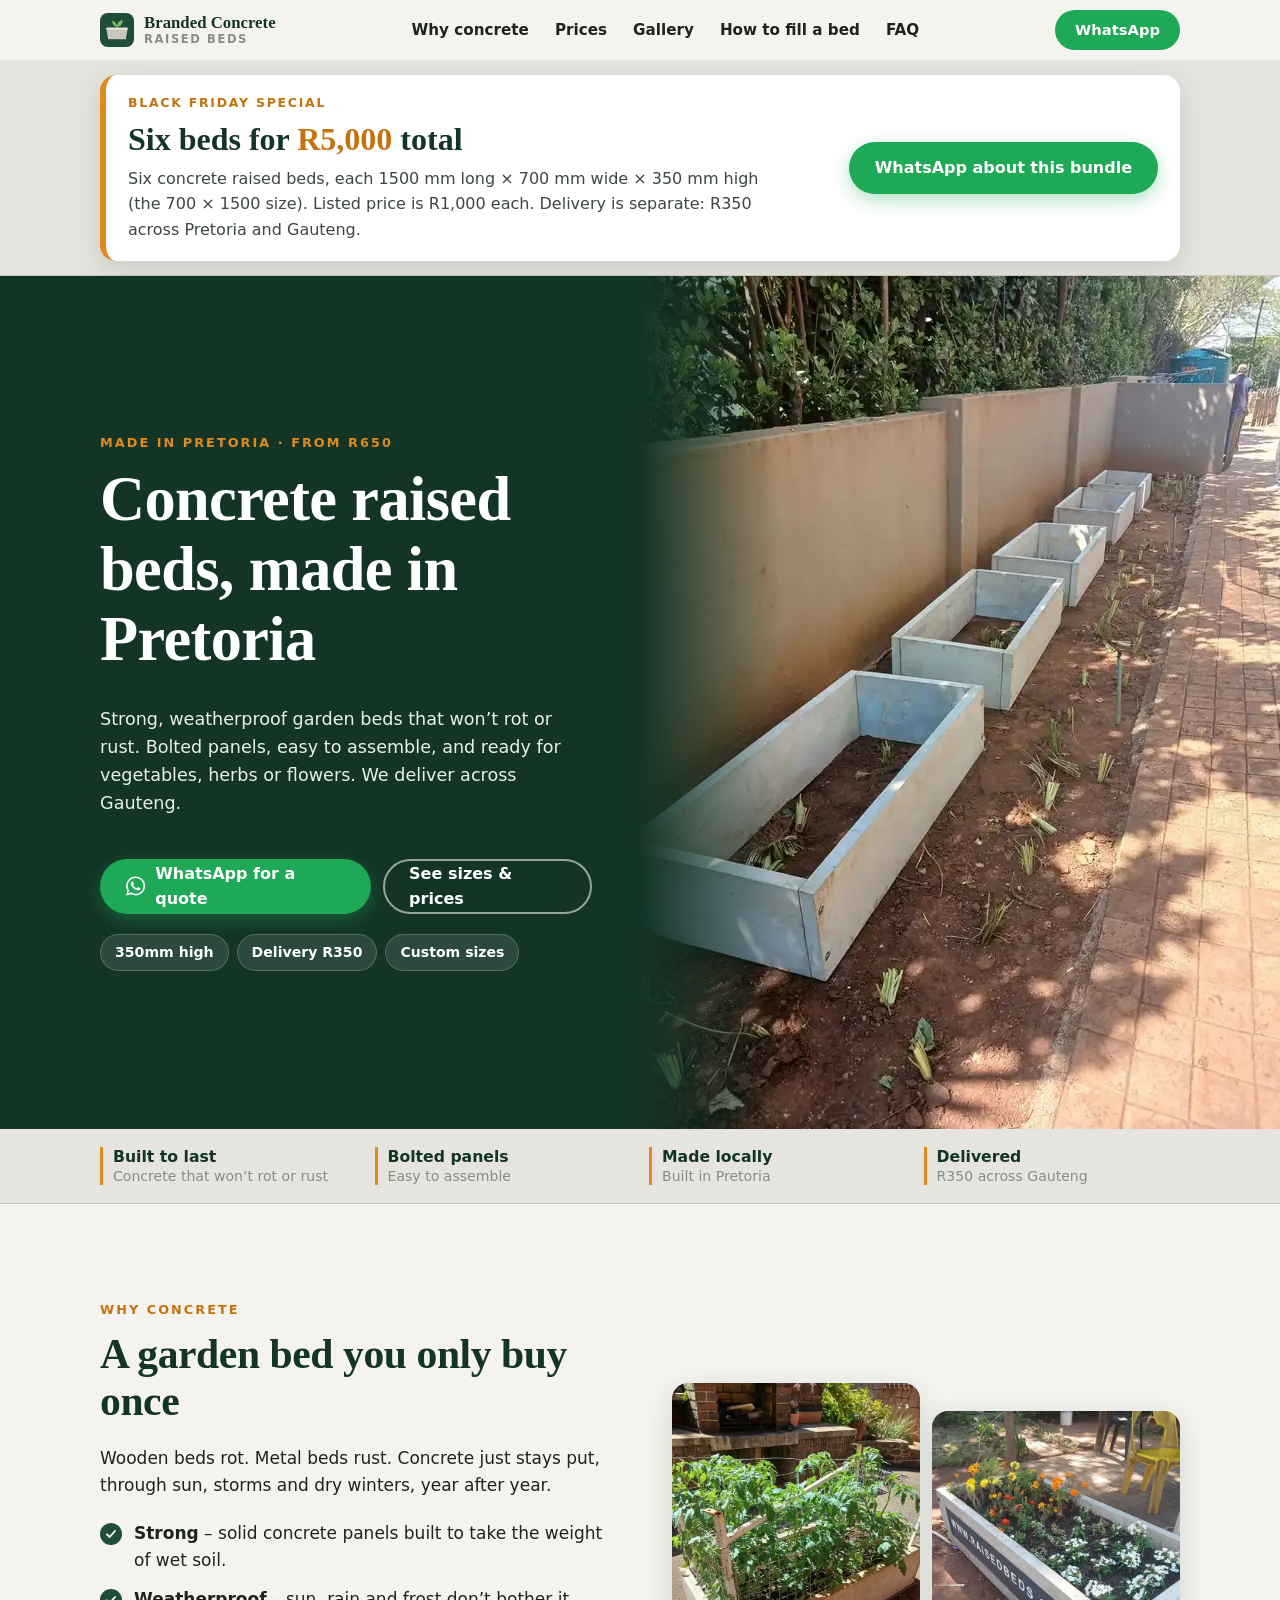
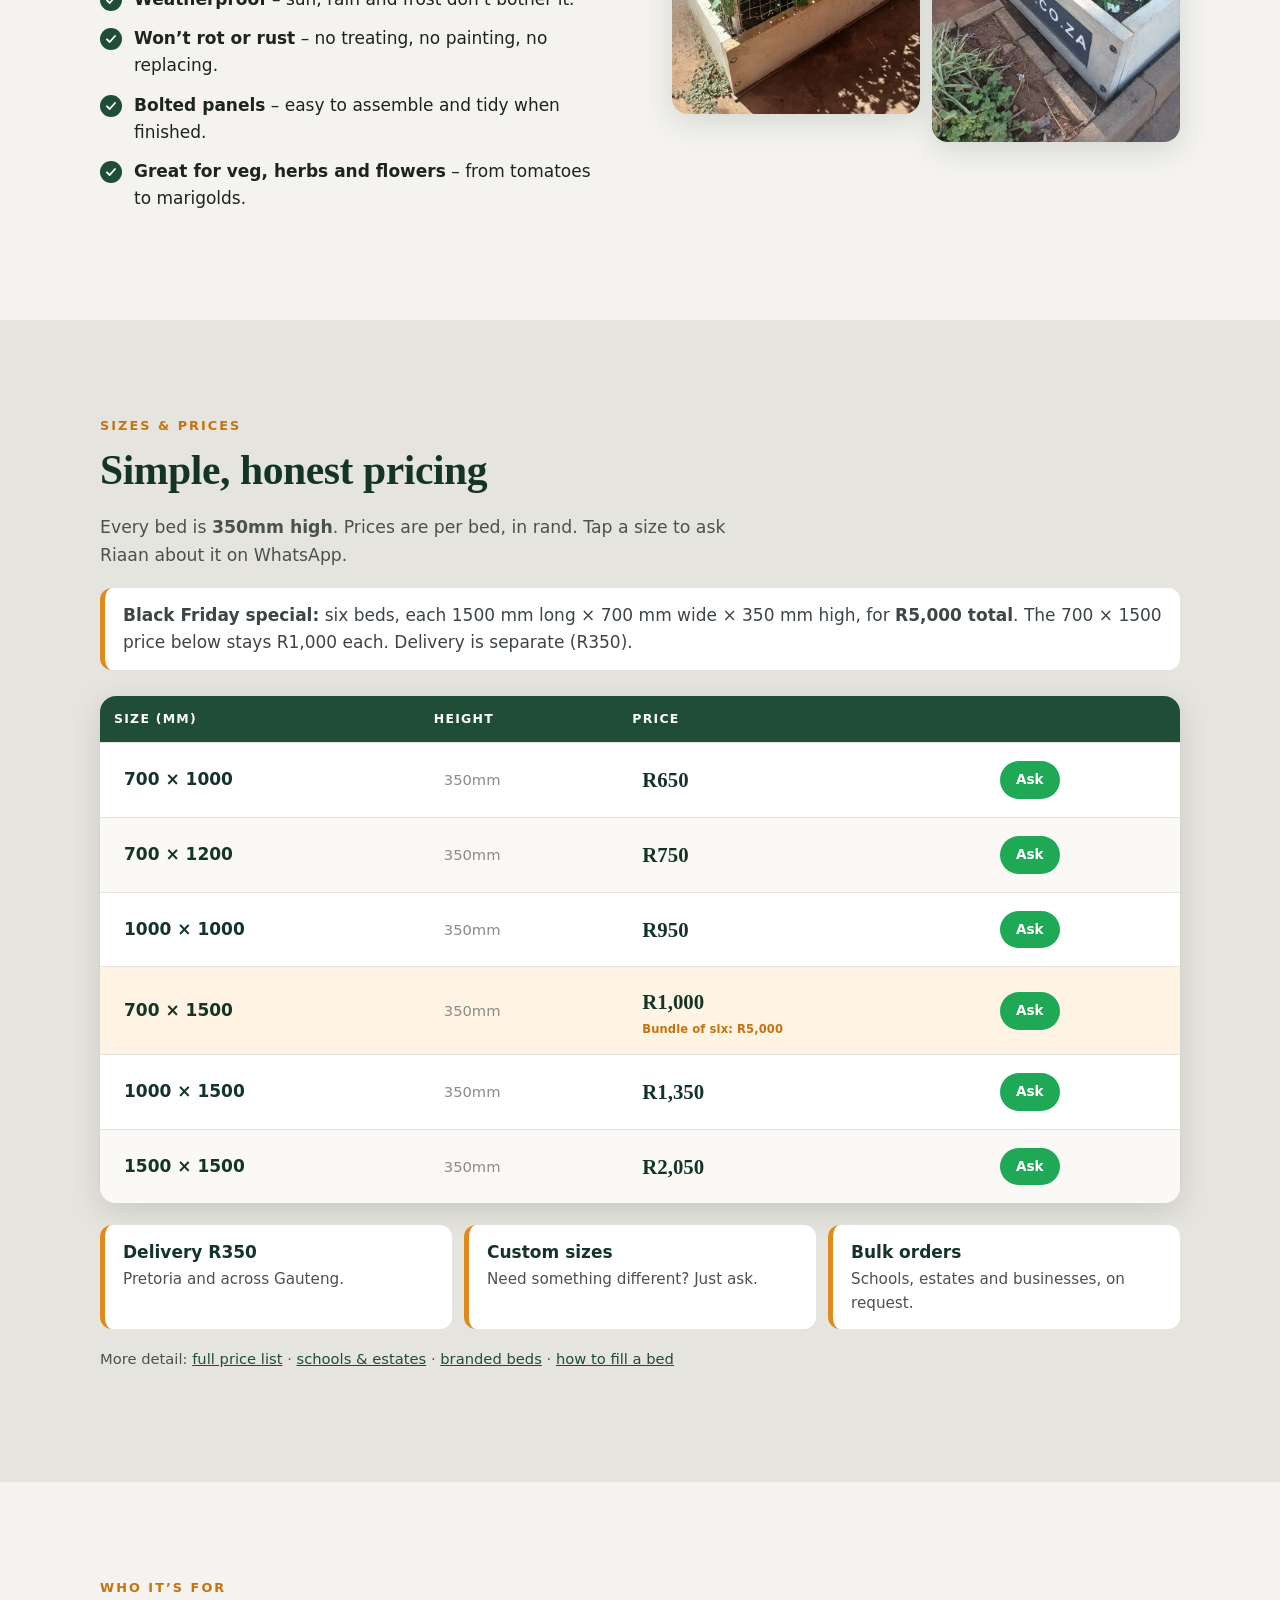
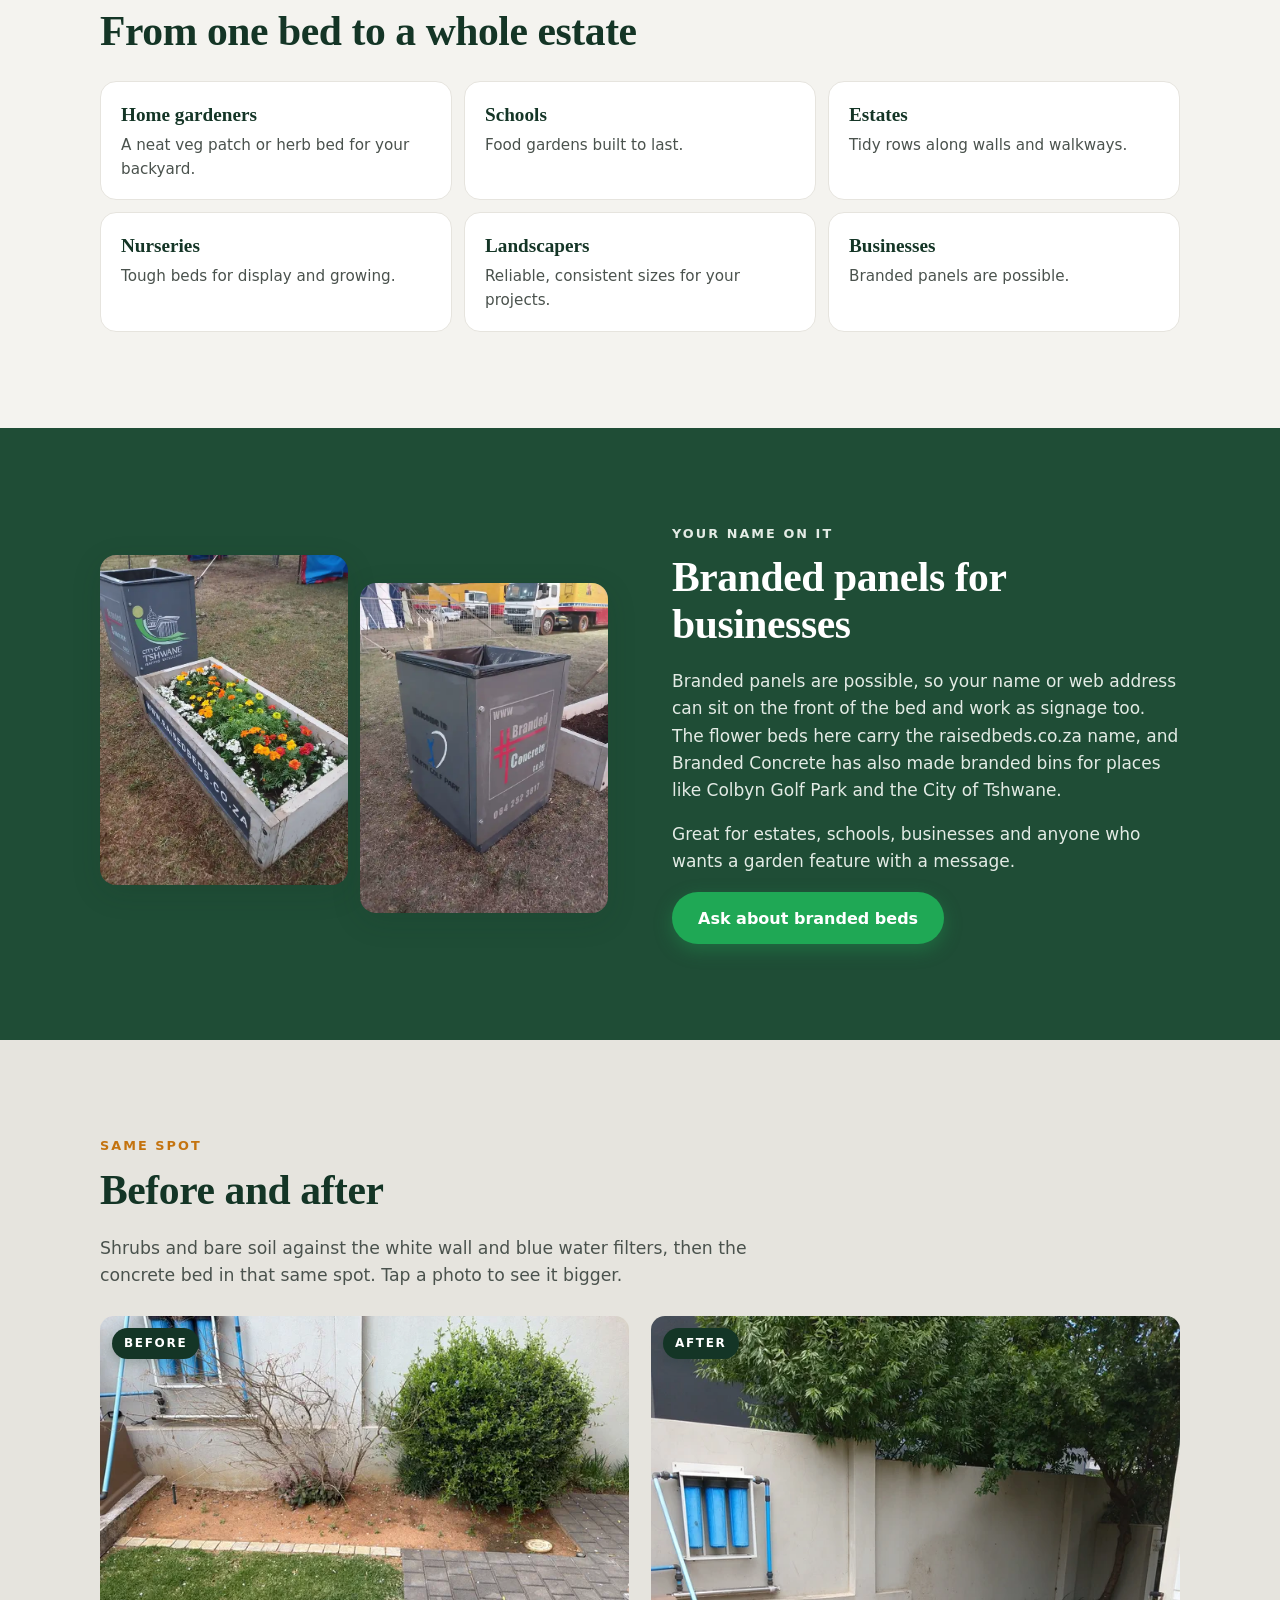
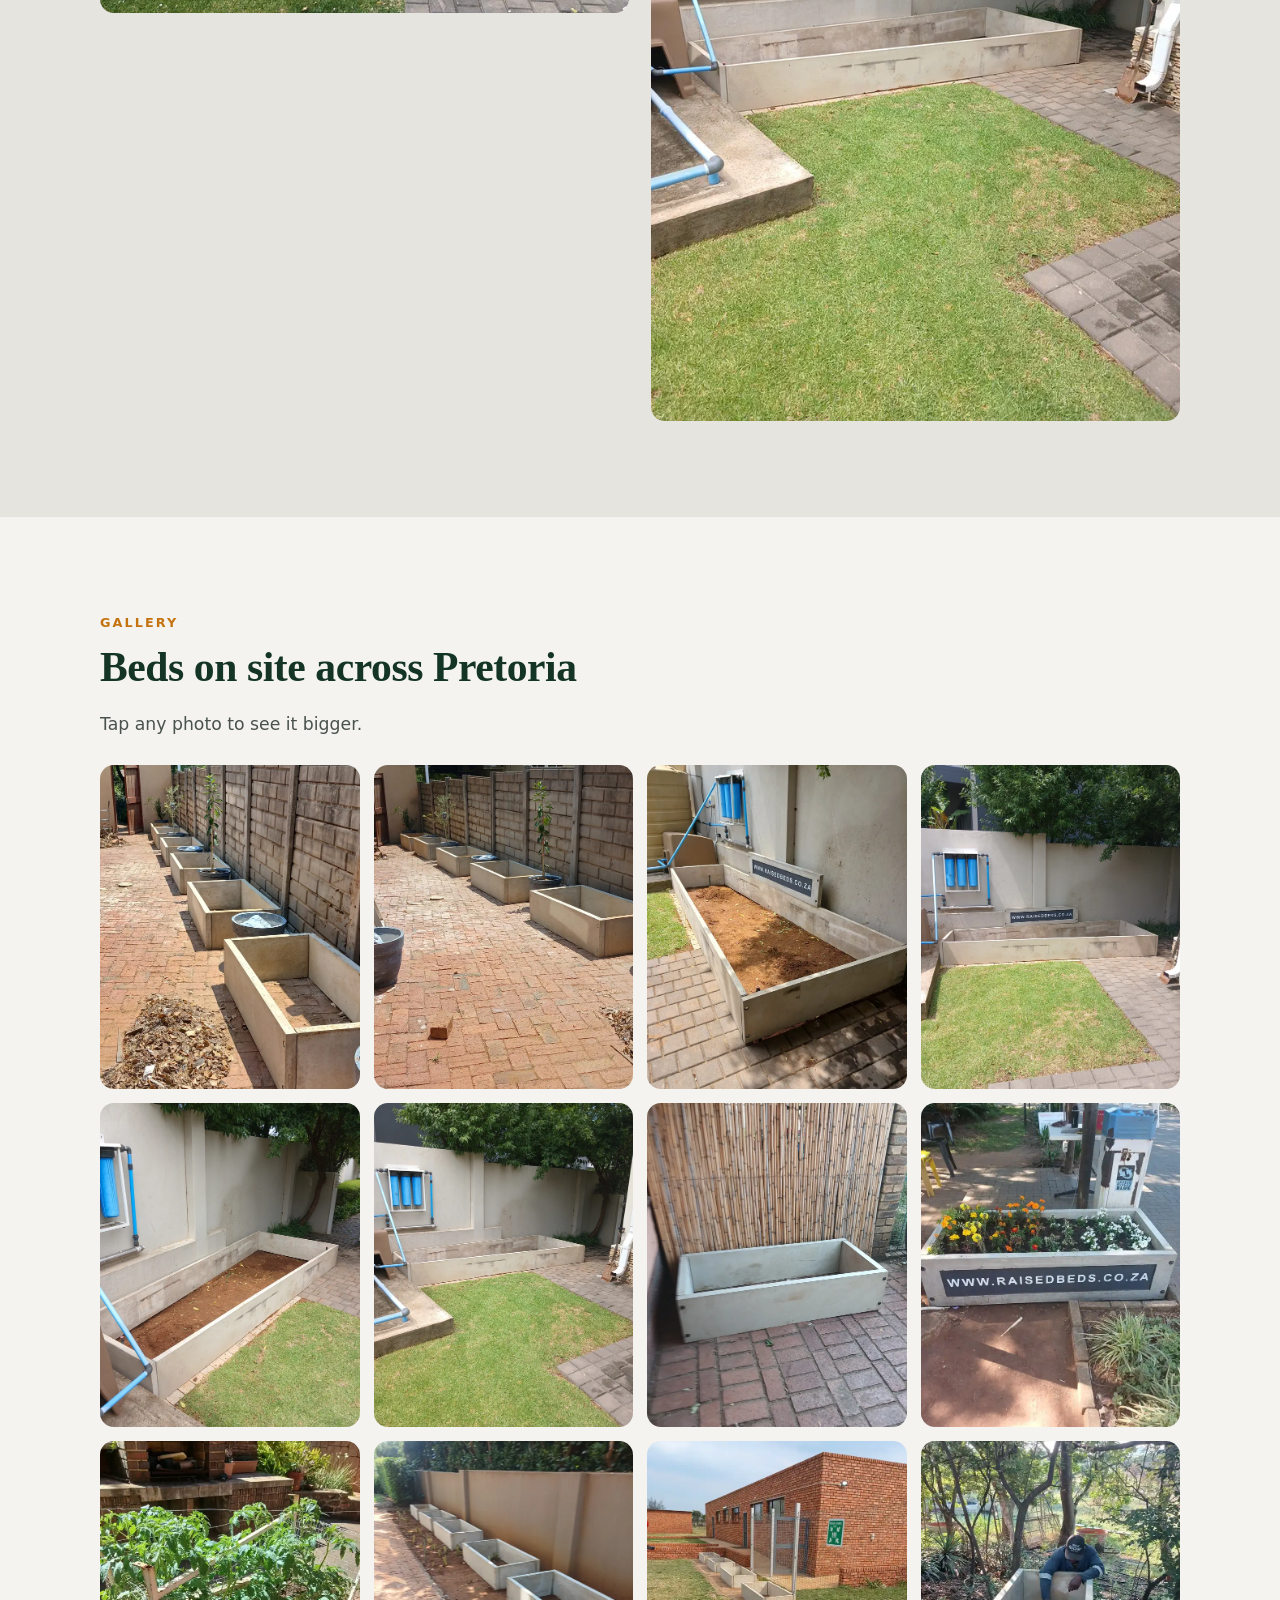
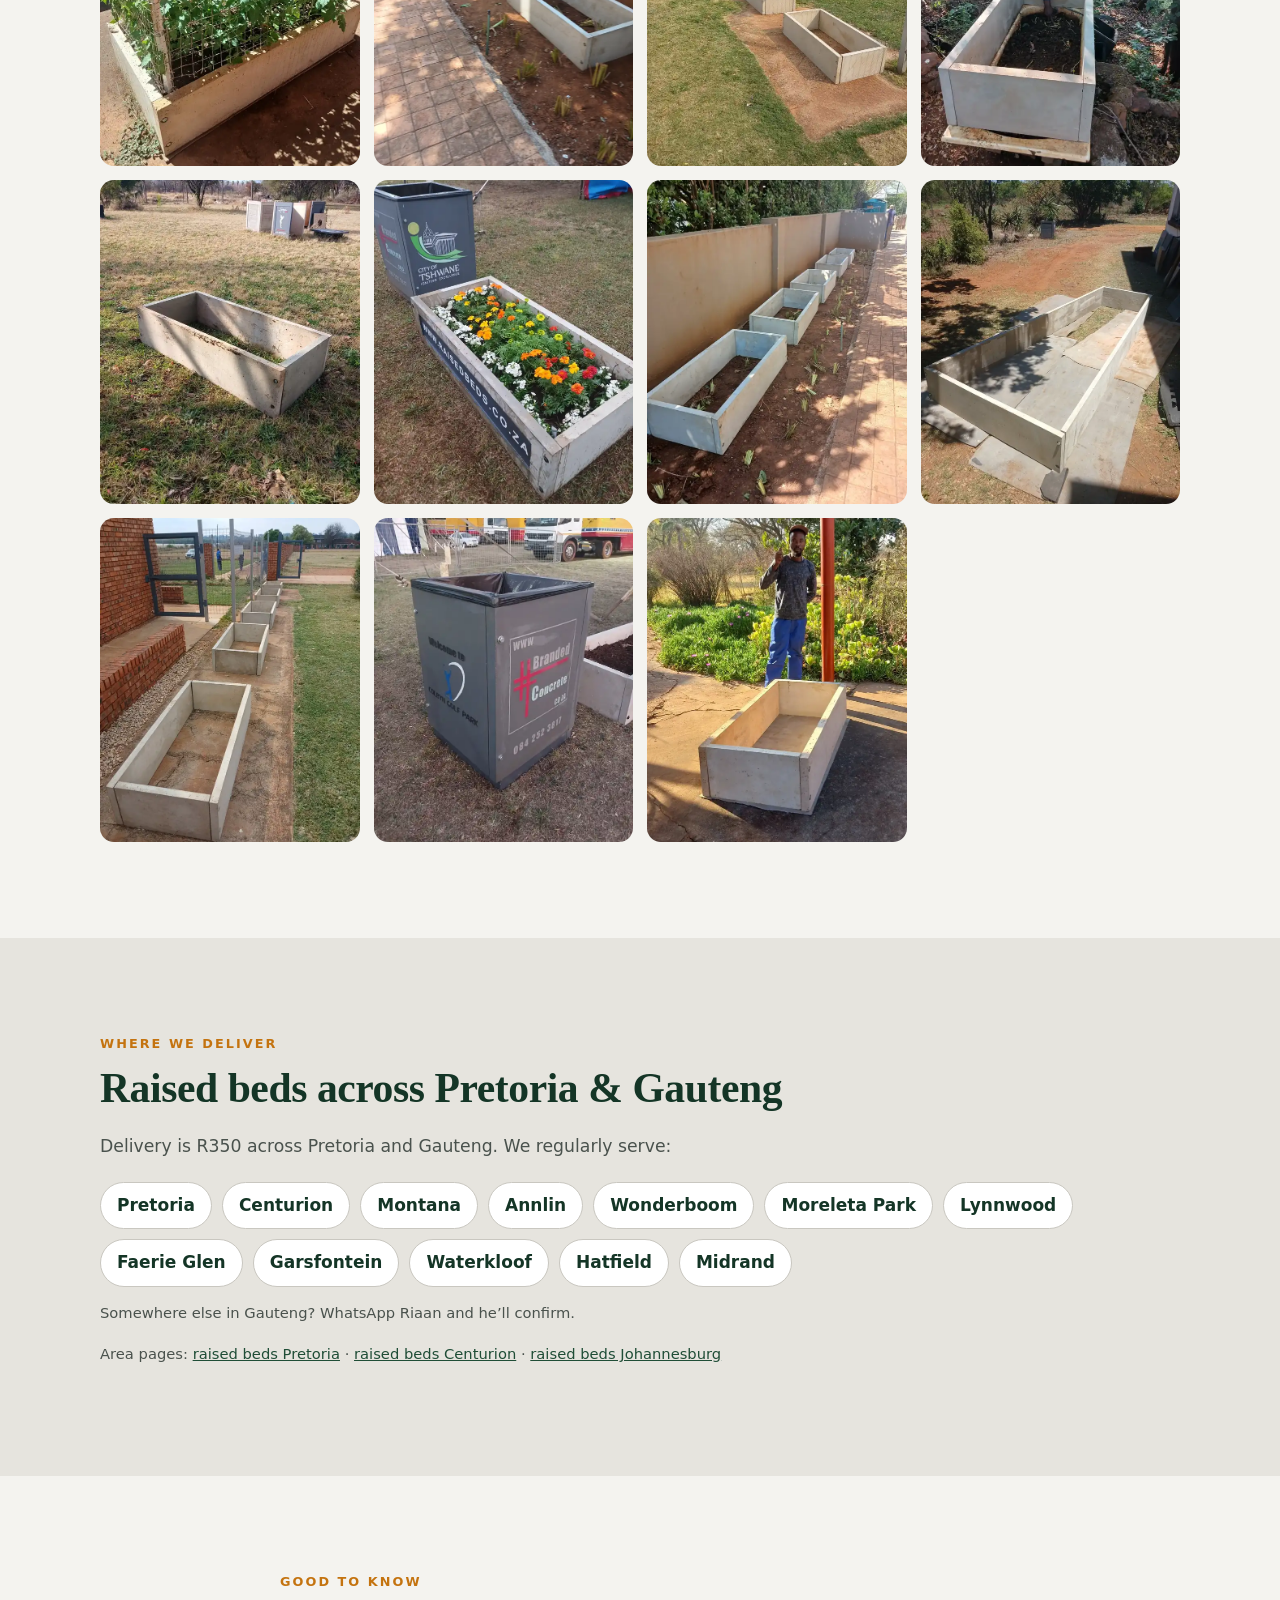
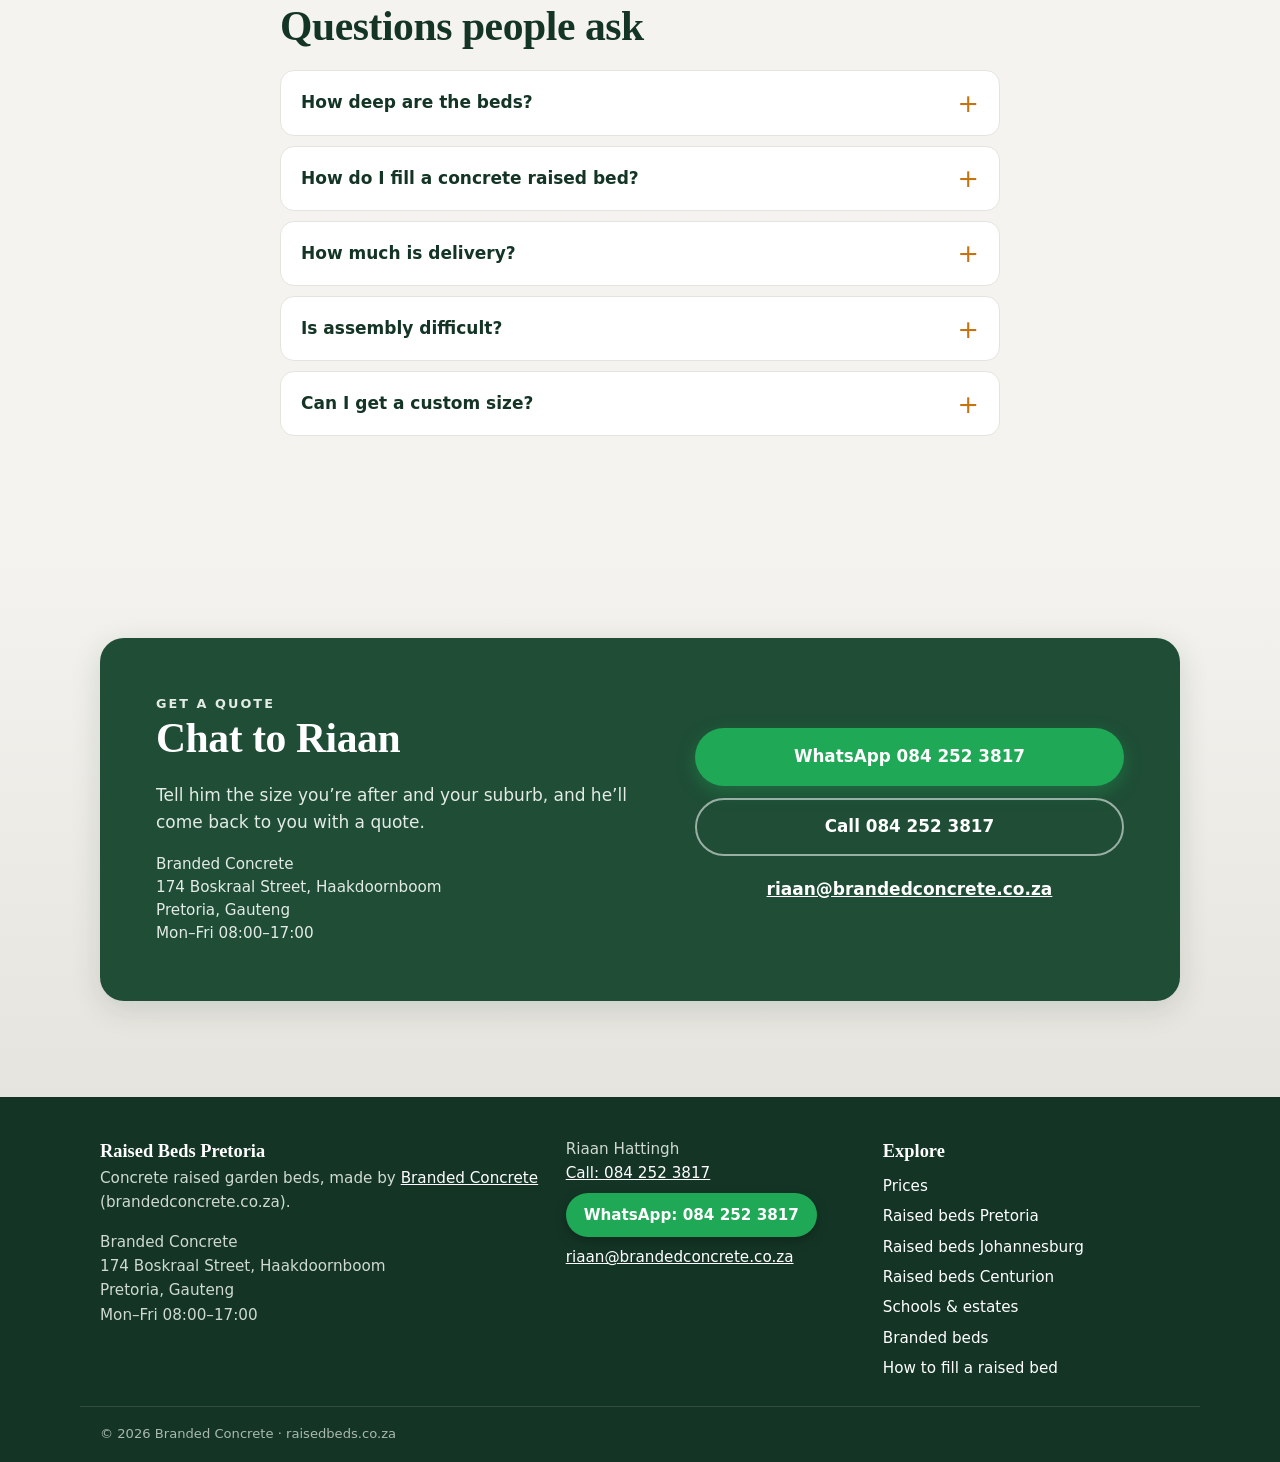
==== index.html @ 2425c212 "Add a labelled before-and-after of the wall bed. Pair the shrubs and bare soil photo with the instal" ====
<!doctype html>
<html lang="en-ZA">
<head>
<meta charset="utf-8">
<meta name="viewport" content="width=device-width, initial-scale=1">
<title>Concrete Raised Garden Beds Pretoria &amp; Gauteng | From R650</title>
<meta name="description" content="Black Friday: six concrete raised beds, each 1500×700×350mm, for R5,000 total. That size is R1,000 each. Other sizes from R650. Delivery R350 across Gauteng. WhatsApp Riaan on 084 252 3817.">
<meta name="theme-color" content="#1f4d36">
<link rel="canonical" href="https://www.raisedbeds.co.za/">
<link rel="icon" href="favicon.svg" type="image/svg+xml">
<link rel="icon" href="favicon-32.png" sizes="32x32" type="image/png">
<link rel="apple-touch-icon" href="apple-touch-icon.png">

<meta property="og:type" content="website">
<meta property="og:locale" content="en_ZA">
<meta property="og:site_name" content="Branded Concrete – Raised Beds">
<meta property="og:title" content="Concrete Raised Garden Beds Pretoria &amp; Gauteng | From R650">
<meta property="og:description" content="Black Friday: six concrete raised beds, each 1500×700×350mm, for R5,000 total. That size is R1,000 each. Delivery R350 across Gauteng.">
<meta property="og:url" content="https://www.raisedbeds.co.za/">
<meta property="og:image" content="https://www.raisedbeds.co.za/img/og-image.jpg">
<meta property="og:image:width" content="1200">
<meta property="og:image:height" content="630">
<meta property="og:image:alt" content="A row of concrete raised garden beds along an estate wall in Pretoria">
<meta name="twitter:card" content="summary_large_image">
<meta name="twitter:title" content="Concrete Raised Garden Beds Pretoria &amp; Gauteng | From R650">
<meta name="twitter:description" content="Black Friday: six concrete raised beds, each 1500×700×350mm, for R5,000 total. That size is R1,000 each. Delivery R350 across Gauteng.">
<meta name="twitter:image" content="https://www.raisedbeds.co.za/img/og-image.jpg">

<link rel="preload" as="image" href="img/estate-wall-rows-sm.webp" imagesrcset="img/estate-wall-rows-sm.webp 640w, img/estate-wall-rows.webp 1200w" imagesizes="(min-width: 900px) 46vw, 100vw">
<link rel="stylesheet" href="styles.css">

<script type="application/ld+json">
{
  "@context": "https://schema.org",
  "@type": "LocalBusiness",
  "@id": "https://www.raisedbeds.co.za/#business",
  "name": "Branded Concrete – Concrete Raised Beds",
  "alternateName": "raisedbeds.co.za",
  "description": "Durable concrete raised garden beds made in Pretoria. Bolted panels, easy to assemble. Sizes from 700x1000mm, R650. Delivery R350 across Gauteng.",
  "url": "https://www.raisedbeds.co.za/",
  "image": "https://www.raisedbeds.co.za/img/og-image.jpg",
  "logo": "https://www.raisedbeds.co.za/apple-touch-icon.png",
  "telephone": "+27842523817",
  "email": "riaan@brandedconcrete.co.za",
  "founder": { "@type": "Person", "name": "Riaan Hattingh" },
  "parentOrganization": { "@type": "Organization", "name": "Branded Concrete", "url": "https://brandedconcrete.co.za" },
  "priceRange": "R650 – R2,050",
  "currenciesAccepted": "ZAR",
  "address": { "@type": "PostalAddress", "streetAddress": "174 Boskraal Street, Haakdoornboom", "addressLocality": "Pretoria", "addressRegion": "Gauteng", "addressCountry": "ZA" },
  "openingHoursSpecification": [{ "@type": "OpeningHoursSpecification", "dayOfWeek": ["Monday","Tuesday","Wednesday","Thursday","Friday"], "opens": "08:00", "closes": "17:00" }],
  "areaServed": [
    {"@type":"City","name":"Pretoria"},{"@type":"City","name":"Centurion"},{"@type":"Place","name":"Montana"},
    {"@type":"Place","name":"Annlin"},{"@type":"Place","name":"Wonderboom"},{"@type":"Place","name":"Moreleta Park"},
    {"@type":"Place","name":"Lynnwood"},{"@type":"Place","name":"Faerie Glen"},{"@type":"Place","name":"Garsfontein"},
    {"@type":"Place","name":"Waterkloof"},{"@type":"Place","name":"Hatfield"},{"@type":"City","name":"Midrand"},
    {"@type":"AdministrativeArea","name":"Gauteng"}
  ],
  "contactPoint": { "@type": "ContactPoint", "telephone": "+27842523817", "contactType": "sales", "areaServed": "ZA" },
  "sameAs": ["https://brandedconcrete.co.za"],
  "hasOfferCatalog": {
    "@type": "OfferCatalog",
    "name": "Concrete raised beds (all 350mm high)",
    "itemListElement": [
      {"@type":"Offer","priceCurrency":"ZAR","price":"650","itemOffered":{"@type":"Product","name":"Concrete raised bed 700 x 1000 x 350mm","brand":{"@type":"Brand","name":"Branded Concrete"}}},
      {"@type":"Offer","priceCurrency":"ZAR","price":"750","itemOffered":{"@type":"Product","name":"Concrete raised bed 700 x 1200 x 350mm","brand":{"@type":"Brand","name":"Branded Concrete"}}},
      {"@type":"Offer","priceCurrency":"ZAR","price":"950","itemOffered":{"@type":"Product","name":"Concrete raised bed 1000 x 1000 x 350mm","brand":{"@type":"Brand","name":"Branded Concrete"}}},
      {"@type":"Offer","priceCurrency":"ZAR","price":"1000","itemOffered":{"@type":"Product","name":"Concrete raised bed 700 x 1500 x 350mm","brand":{"@type":"Brand","name":"Branded Concrete"}}},
      {"@type":"Offer","priceCurrency":"ZAR","price":"5000","name":"Black Friday bundle: six concrete raised beds, each 1500 x 700 x 350mm","description":"Six concrete raised beds, each 1500 mm long × 700 mm wide × 350 mm high, for R5000 total. Delivery is separate.","itemOffered":{"@type":"Product","name":"Six concrete raised beds, each 1500 x 700 x 350mm","brand":{"@type":"Brand","name":"Branded Concrete"}}},
      {"@type":"Offer","priceCurrency":"ZAR","price":"1350","itemOffered":{"@type":"Product","name":"Concrete raised bed 1000 x 1500 x 350mm","brand":{"@type":"Brand","name":"Branded Concrete"}}},
      {"@type":"Offer","priceCurrency":"ZAR","price":"2050","itemOffered":{"@type":"Product","name":"Concrete raised bed 1500 x 1500 x 350mm","brand":{"@type":"Brand","name":"Branded Concrete"}}},
      {"@type":"Offer","priceCurrency":"ZAR","price":"350","itemOffered":{"@type":"Service","name":"Delivery across Pretoria and Gauteng"}}
    ]
  }
}
</script>
<script type="application/ld+json">
{
  "@context": "https://schema.org",
  "@type": "FAQPage",
  "mainEntity": [
    {"@type":"Question","name":"How deep are the beds?","acceptedAnswer":{"@type":"Answer","text":"Every bed is 350mm high, which gives you a good depth of soil for vegetables, herbs and flowers."}},
    {"@type":"Question","name":"How do I fill a concrete raised bed?","acceptedAnswer":{"@type":"Answer","text":"Put the bed on level ground, then fill it with a mix of good topsoil and compost, water well, and let it settle before you plant."}},
    {"@type":"Question","name":"How much is delivery?","acceptedAnswer":{"@type":"Answer","text":"Delivery is R350 across Pretoria and Gauteng. For bulk orders or places further out, WhatsApp Riaan for a quote."}},
    {"@type":"Question","name":"Is assembly difficult?","acceptedAnswer":{"@type":"Answer","text":"No. The panels are bolted together, so beds are easy to assemble."}},
    {"@type":"Question","name":"Can I get a custom size?","acceptedAnswer":{"@type":"Answer","text":"Yes. Custom sizes and bulk orders are available on request. WhatsApp Riaan with the size you need."}}
  ]
}
</script>
</head>
<body>
<a class="skip" href="#main">Skip to content</a>

<header class="site-header" id="top">
  <div class="wrap bar">
    <a class="brand" href="#top" aria-label="Branded Concrete raised beds – home">
      <svg viewBox="0 0 48 48" width="34" height="34" aria-hidden="true"><rect width="48" height="48" rx="11" fill="#1f4d36"/><path d="M9 22h30l-2.5 15h-25z" fill="#c9c7c0"/><path d="M9 22h30" stroke="#e9e7e1" stroke-width="3"/><path d="M24 20c0-6 3-9 8-10-.5 6-3 9-8 10zM24 20c0-5-2.500-8-7-9 .500 5 3 8 7 9z" fill="#7bbf6a"/></svg>
      <span><b>Branded Concrete</b><small>Raised Beds</small></span>
    </a>
    <nav class="nav" aria-label="Main">
      <a href="#why">Why concrete</a><a href="/prices/">Prices</a><a href="#gallery">Gallery</a><a href="/how-to-fill-a-raised-bed/">How to fill a bed</a><a href="#faq">FAQ</a>
    </nav>
    <a class="btn btn-wa btn-sm" href="https://wa.me/27842523817?text=Hi%20Riaan%2C%20I%27d%20like%20a%20quote%20for%20a%20concrete%20raised%20bed." target="_blank" rel="noopener">WhatsApp</a>
  </div>
</header>

<main id="main">

<section class="offer-top" aria-labelledby="bf-offer">
  <div class="wrap">
    <div class="offer-card">
      <p class="offer-kicker">Black Friday special</p>
      <p class="offer-title" id="bf-offer">Six beds for <span>R5,000</span> total</p>
      <p class="offer-detail">Six concrete raised beds, each 1500&nbsp;mm long × 700&nbsp;mm wide × 350&nbsp;mm high (the 700 × 1500 size). Listed price is R1,000 each. Delivery is separate: R350 across Pretoria and Gauteng.</p>
      <a class="btn btn-wa" href="https://wa.me/27842523817?text=Hi%20Riaan%2C%20I%27d%20like%20the%20Black%20Friday%20special%3A%20six%20concrete%20raised%20beds%2C%20each%201500%20x%20700%20x%20350mm%2C%20for%20R5%2C000." target="_blank" rel="noopener">WhatsApp about this bundle</a>
    </div>
  </div>
</section>

<section class="hero">
  <div class="hero-text wrap">
    <p class="eyebrow">Made in Pretoria · From R650</p>
    <h1>Concrete raised beds, made in Pretoria</h1>
    <p class="lead">Strong, weatherproof garden beds that won’t rot or rust. Bolted panels, easy to assemble, and ready for vegetables, herbs or flowers. We deliver across Gauteng.</p>
    <div class="cta-row">
      <a class="btn btn-wa" href="https://wa.me/27842523817?text=Hi%20Riaan%2C%20I%27d%20like%20a%20quote%20for%20a%20concrete%20raised%20bed." target="_blank" rel="noopener">
        <svg viewBox="0 0 24 24" width="20" height="20" aria-hidden="true"><path fill="currentColor" d="M17.472 14.382c-.297-.149-1.758-.867-2.03-.967-.273-.099-.471-.148-.67.15-.197.297-.767.966-.94 1.164-.173.199-.347.223-.644.075-.297-.15-1.255-.463-2.39-1.475-.883-.788-1.48-1.761-1.653-2.059-.173-.297-.018-.458.13-.606.134-.133.298-.347.446-.52.149-.174.198-.298.298-.497.099-.198.05-.371-.025-.52-.075-.149-.669-1.612-.916-2.207-.242-.579-.487-.5-.669-.51-.173-.008-.371-.01-.57-.01-.198 0-.52.074-.792.372-.272.297-1.04 1.016-1.04 2.479 0 1.462 1.065 2.875 1.213 3.074.149.198 2.096 3.2 5.077 4.487.709.306 1.262.489 1.694.625.712.227 1.36.195 1.871.118.571-.085 1.758-.719 2.006-1.413.248-.694.248-1.289.173-1.413-.074-.124-.272-.198-.57-.347m-5.421 7.403h-.004a9.87 9.87 0 01-5.031-1.378l-.361-.214-3.741.982.998-3.648-.235-.374a9.86 9.86 0 01-1.51-5.26c.001-5.45 4.436-9.884 9.888-9.884 2.64 0 5.122 1.03 6.988 2.898a9.825 9.825 0 012.893 6.994c-.003 5.45-4.437 9.884-9.885 9.884m8.413-18.297A11.815 11.815 0 0012.05 0C5.495 0 .16 5.335.157 11.892c0 2.096.547 4.142 1.588 5.945L.057 24l6.305-1.654a11.882 11.882 0 005.683 1.448h.005c6.554 0 11.89-5.335 11.893-11.893a11.821 11.821 0 00-3.48-8.413Z"/></svg>
        WhatsApp for a quote
      </a>
      <a class="btn btn-ghost" href="#prices">See sizes &amp; prices</a>
    </div>
    <ul class="hero-points">
      <li>350mm high</li><li>Delivery R350</li><li>Custom sizes</li>
    </ul>
  </div>
  <figure class="hero-photo">
    <img src="img/estate-wall-rows-sm.webp" srcset="img/estate-wall-rows-sm.webp 640w, img/estate-wall-rows.webp 1200w" sizes="(min-width: 900px) 46vw, 100vw" width="1200" height="1600" alt="A row of grey concrete raised garden beds along an estate wall in Pretoria" fetchpriority="high">
  </figure>
</section>

<section class="strip" aria-label="Highlights">
  <ul class="wrap strip-list">
    <li><b>Built to last</b><span>Concrete that won’t rot or rust</span></li>
    <li><b>Bolted panels</b><span>Easy to assemble</span></li>
    <li><b>Made locally</b><span>Built in Pretoria</span></li>
    <li><b>Delivered</b><span>R350 across Gauteng</span></li>
  </ul>
</section>

<section class="section" id="why">
  <div class="wrap split">
    <div class="split-text">
      <p class="eyebrow dark">Why concrete</p>
      <h2>A garden bed you only buy once</h2>
      <p>Wooden beds rot. Metal beds rust. Concrete just stays put, through sun, storms and dry winters, year after year.</p>
      <ul class="ticks">
        <li><b>Strong</b> – solid concrete panels built to take the weight of wet soil.</li>
        <li><b>Weatherproof</b> – sun, rain and frost don’t bother it.</li>
        <li><b>Won’t rot or rust</b> – no treating, no painting, no replacing.</li>
        <li><b>Bolted panels</b> – easy to assemble and tidy when finished.</li>
        <li><b>Great for veg, herbs and flowers</b> – from tomatoes to marigolds.</li>
      </ul>
    </div>
    <div class="photo-pair">
      <img src="img/tomato-bed-sm.webp" srcset="img/tomato-bed-sm.webp 640w, img/tomato-bed.webp 1200w" sizes="(min-width: 900px) 24vw, 46vw" width="1200" height="1600" loading="lazy" alt="Tomato plants growing strongly in a concrete raised bed with trellis mesh">
      <img src="img/branded-flower-bed-close-sm.webp" srcset="img/branded-flower-bed-close-sm.webp 640w, img/branded-flower-bed-close.webp 1200w" sizes="(min-width: 900px) 24vw, 46vw" width="1200" height="1600" loading="lazy" alt="A concrete raised bed full of orange and yellow marigolds and white flowers">
    </div>
  </div>
</section>

<section class="section tint" id="prices">
  <div class="wrap">
    <p class="eyebrow dark">Sizes &amp; prices</p>
    <h2>Simple, honest pricing</h2>
    <p class="section-lead">Every bed is <b>350mm high</b>. Prices are per bed, in rand. Tap a size to ask Riaan about it on WhatsApp.</p>
    <div class="offer-note">
      <p><b>Black Friday special:</b> six beds, each 1500&nbsp;mm long × 700&nbsp;mm wide × 350&nbsp;mm high, for <b>R5,000 total</b>. The 700 × 1500 price below stays R1,000 each. Delivery is separate (R350).</p>
    </div>

    <div class="table-wrap">
      <table class="prices">
        <caption class="sr">Concrete raised bed sizes and prices (all 350mm high). Black Friday bundle: six beds, each 1500 mm long × 700 mm wide × 350 mm high, for R5,000 total. Delivery is separate.</caption>
        <thead><tr><th scope="col">Size (mm)</th><th scope="col">Height</th><th scope="col">Price</th><th scope="col"><span class="sr">Order</span></th></tr></thead>
        <tbody>
          <tr><th scope="row">700 × 1000</th><td>350mm</td><td class="price">R650</td><td><a class="ask" href="https://wa.me/27842523817?text=Hi%20Riaan%2C%20I%27d%20like%20a%20quote%20for%20a%20700x1000mm%20concrete%20raised%20bed%20(R650)." target="_blank" rel="noopener">Ask</a></td></tr>
          <tr><th scope="row">700 × 1200</th><td>350mm</td><td class="price">R750</td><td><a class="ask" href="https://wa.me/27842523817?text=Hi%20Riaan%2C%20I%27d%20like%20a%20quote%20for%20a%20700x1200mm%20concrete%20raised%20bed%20(R750)." target="_blank" rel="noopener">Ask</a></td></tr>
          <tr><th scope="row">1000 × 1000</th><td>350mm</td><td class="price">R950</td><td><a class="ask" href="https://wa.me/27842523817?text=Hi%20Riaan%2C%20I%27d%20like%20a%20quote%20for%20a%201000x1000mm%20concrete%20raised%20bed%20(R950)." target="_blank" rel="noopener">Ask</a></td></tr>
          <tr class="bundle"><th scope="row">700 × 1500</th><td>350mm</td><td class="price">R1,000<span class="price-sub">Bundle of six: R5,000</span></td><td><a class="ask" href="https://wa.me/27842523817?text=Hi%20Riaan%2C%20I%27d%20like%20the%20Black%20Friday%20special%3A%20six%20700x1500mm%20concrete%20raised%20beds%20for%20R5%2C000." target="_blank" rel="noopener">Ask</a></td></tr>
          <tr><th scope="row">1000 × 1500</th><td>350mm</td><td class="price">R1,350</td><td><a class="ask" href="https://wa.me/27842523817?text=Hi%20Riaan%2C%20I%27d%20like%20a%20quote%20for%20a%201000x1500mm%20concrete%20raised%20bed%20(R1%2C350)." target="_blank" rel="noopener">Ask</a></td></tr>
          <tr><th scope="row">1500 × 1500</th><td>350mm</td><td class="price">R2,050</td><td><a class="ask" href="https://wa.me/27842523817?text=Hi%20Riaan%2C%20I%27d%20like%20a%20quote%20for%20a%201500x1500mm%20concrete%20raised%20bed%20(R2%2C050)." target="_blank" rel="noopener">Ask</a></td></tr>
        </tbody>
      </table>
    </div>

    <div class="notes">
      <div class="note"><b>Delivery R350</b><span>Pretoria and across Gauteng.</span></div>
      <div class="note"><b>Custom sizes</b><span>Need something different? Just ask.</span></div>
      <div class="note"><b>Bulk orders</b><span>Schools, estates and businesses, on request.</span></div>
    </div>
    <p class="small more">More detail: <a href="/prices/">full price list</a> · <a href="/schools-and-estates/">schools &amp; estates</a> · <a href="/branded-beds/">branded beds</a> · <a href="/how-to-fill-a-raised-bed/">how to fill a bed</a></p>
  </div>
</section>

<section class="section" id="who">
  <div class="wrap">
    <p class="eyebrow dark">Who it’s for</p>
    <h2>From one bed to a whole estate</h2>
    <ul class="chips">
      <li><b>Home gardeners</b><span>A neat veg patch or herb bed for your backyard.</span></li>
      <li><b>Schools</b><span>Food gardens built to last.</span></li>
      <li><b>Estates</b><span>Tidy rows along walls and walkways.</span></li>
      <li><b>Nurseries</b><span>Tough beds for display and growing.</span></li>
      <li><b>Landscapers</b><span>Reliable, consistent sizes for your projects.</span></li>
      <li><b>Businesses</b><span>Branded panels are possible.</span></li>
    </ul>
  </div>
</section>

<section class="section dark" id="branded">
  <div class="wrap split rev">
    <div class="photo-pair">
      <img src="img/flower-bed-tshwane-sm.webp" srcset="img/flower-bed-tshwane-sm.webp 640w, img/flower-bed-tshwane.webp 1200w" sizes="(min-width: 900px) 24vw, 46vw" width="1200" height="1600" loading="lazy" alt="A flower bed branded WWW.RAISEDBEDS.CO.ZA next to a City of Tshwane bin">
      <img src="img/colbyn-golf-park-bin-sm.webp" srcset="img/colbyn-golf-park-bin-sm.webp 640w, img/colbyn-golf-park-bin.webp 1200w" sizes="(min-width: 900px) 24vw, 46vw" width="1200" height="1600" loading="lazy" alt="A branded concrete bin made for Colbyn Golf Park by Branded Concrete">
    </div>
    <div class="split-text">
      <p class="eyebrow">Your name on it</p>
      <h2>Branded panels for businesses</h2>
      <p>Branded panels are possible, so your name or web address can sit on the front of the bed and work as signage too. The flower beds here carry the raisedbeds.co.za name, and Branded Concrete has also made branded bins for places like Colbyn Golf Park and the City of Tshwane.</p>
      <p>Great for estates, schools, businesses and anyone who wants a garden feature with a message.</p>
      <a class="btn btn-wa" href="https://wa.me/27842523817?text=Hi%20Riaan%2C%20I%27m%20interested%20in%20branded%20concrete%20raised%20beds%20for%20my%20business." target="_blank" rel="noopener">Ask about branded beds</a>
    </div>
  </div>
</section>

<section class="section tint" id="before-after">
  <div class="wrap">
    <p class="eyebrow dark">Same spot</p>
    <h2>Before and after</h2>
    <p class="section-lead">Shrubs and bare soil against the white wall and blue water filters, then the concrete bed in that same spot. Tap a photo to see it bigger.</p>
    <div class="ba">
      <figure class="ba-card">
        <figcaption class="ba-label">Before</figcaption>
        <button type="button" class="g" data-full="img/before-wall-shrubs.webp"><img src="img/before-wall-shrubs-sm.webp" width="640" height="360" loading="lazy" alt="Before the concrete bed: shrubs and a bare soil strip against a white wall, with blue water filters on the left and lawn in front"></button>
      </figure>
      <div class="ba-after">
        <figure class="ba-card">
          <figcaption class="ba-label">After</figcaption>
          <button type="button" class="g" data-full="img/long-bed-empty-by-filters.webp"><img src="img/long-bed-empty-by-filters-sm.webp" width="640" height="853" loading="lazy" alt="After: an empty concrete raised bed installed in front of the same white wall and blue water filters, with lawn in front and a tree behind"></button>
        </figure>
      </div>
    </div>
  </div>
</section>

<section class="section" id="gallery">
  <div class="wrap">
    <p class="eyebrow dark">Gallery</p>
    <h2>Beds on site across Pretoria</h2>
    <p class="section-lead">Tap any photo to see it bigger.</p>
    <div class="gallery" id="galleryGrid">
      <button type="button" class="g" data-full="img/fence-paving-beds-close.webp"><img src="img/fence-paving-beds-close-sm.webp" width="640" height="853" loading="lazy" alt="A row of concrete raised beds on brick paving beside a face-brick fence, with young trees in pots and wood chips in the foreground"></button>
      <button type="button" class="g" data-full="img/fence-paving-beds.webp"><img src="img/fence-paving-beds-sm.webp" width="640" height="853" loading="lazy" alt="Concrete raised beds lined along a face-brick fence on red brick paving, with young trees in pots"></button>
      <button type="button" class="g" data-full="img/long-bed-soil-sign-filters.webp"><img src="img/long-bed-soil-sign-filters-sm.webp" width="640" height="853" loading="lazy" alt="A long concrete raised bed filled with soil beside a wall, with a WWW.RAISEDBEDS.CO.ZA sign and blue water filters"></button>
      <button type="button" class="g" data-full="img/long-bed-empty-sign-filters.webp"><img src="img/long-bed-empty-sign-filters-sm.webp" width="640" height="853" loading="lazy" alt="An empty long concrete raised bed against a wall, with a WWW.RAISEDBEDS.CO.ZA sign and blue water filters beside a lawn"></button>
      <button type="button" class="g" data-full="img/long-bed-soil-by-filters.webp"><img src="img/long-bed-soil-by-filters-sm.webp" width="640" height="853" loading="lazy" alt="A long concrete raised bed filled with soil along a painted wall, next to a lawn and blue water-filter piping"></button>
      <button type="button" class="g" data-full="img/long-bed-empty-by-filters.webp"><img src="img/long-bed-empty-by-filters-sm.webp" width="640" height="853" loading="lazy" alt="An empty long concrete raised bed beside a lawn and wall, with blue water filters and a tree behind it"></button>
      <button type="button" class="g" data-full="img/concrete-raised-bed-paving.webp"><img src="img/concrete-raised-bed-paving-sm.webp" width="640" height="853" loading="lazy" alt="A new empty concrete raised bed on brick paving against a reed fence, ready for soil"></button>
      <button type="button" class="g" data-full="img/branded-flower-bed.webp"><img src="img/branded-flower-bed-sm.webp" width="640" height="853" loading="lazy" alt="Branded concrete flower bed with marigolds and white flowers, reading WWW.RAISEDBEDS.CO.ZA"></button>
      <button type="button" class="g" data-full="img/tomato-bed.webp"><img src="img/tomato-bed-sm.webp" width="640" height="853" loading="lazy" alt="Tomato plants in a concrete raised bed with mesh support"></button>
      <button type="button" class="g" data-full="img/beds-along-wall.webp"><img src="img/beds-along-wall-sm.webp" width="640" height="853" loading="lazy" alt="Concrete raised beds lined up along an estate wall and paved walkway"></button>
      <button type="button" class="g" data-full="img/school-beds.webp"><img src="img/school-beds-sm.webp" width="640" height="853" loading="lazy" alt="Concrete raised beds laid out beside a school building"></button>
      <button type="button" class="g" data-full="img/filling-a-bed.webp"><img src="img/filling-a-bed-sm.webp" width="640" height="853" loading="lazy" alt="A worker filling a concrete raised bed with rich garden soil"></button>
      <button type="button" class="g" data-full="img/bed-on-lawn.webp"><img src="img/bed-on-lawn-sm.webp" width="640" height="853" loading="lazy" alt="A finished concrete raised bed on a lawn, ready for soil"></button>
      <button type="button" class="g" data-full="img/flower-bed-tshwane.webp"><img src="img/flower-bed-tshwane-sm.webp" width="640" height="853" loading="lazy" alt="Flower bed branded raisedbeds.co.za next to a City of Tshwane bin"></button>
      <button type="button" class="g" data-full="img/estate-wall-rows.webp"><img src="img/estate-wall-rows-sm.webp" width="640" height="853" loading="lazy" alt="Rows of grey concrete beds along an estate wall"></button>
      <button type="button" class="g" data-full="img/bare-bed-garden.webp"><img src="img/bare-bed-garden-sm.webp" width="640" height="853" loading="lazy" alt="A bare concrete raised bed in a garden before planting"></button>
      <button type="button" class="g" data-full="img/school-bed-close.webp"><img src="img/school-bed-close-sm.webp" width="640" height="853" loading="lazy" alt="A concrete raised bed at a school, with more beds in the distance"></button>
      <button type="button" class="g" data-full="img/colbyn-golf-park-bin.webp"><img src="img/colbyn-golf-park-bin-sm.webp" width="640" height="853" loading="lazy" alt="Branded Colbyn Golf Park bin made by Branded Concrete"></button>
      <button type="button" class="g" data-full="img/finished-bed.webp"><img src="img/finished-bed-sm.webp" width="640" height="853" loading="lazy" alt="A finished concrete raised bed delivered to a site"></button>
    </div>
  </div>
</section>

<section class="section tint" id="areas">
  <div class="wrap">
    <p class="eyebrow dark">Where we deliver</p>
    <h2>Raised beds across Pretoria &amp; Gauteng</h2>
    <p class="section-lead">Delivery is R350 across Pretoria and Gauteng. We regularly serve:</p>
    <ul class="areas">
      <li>Pretoria</li><li>Centurion</li><li>Montana</li><li>Annlin</li><li>Wonderboom</li><li>Moreleta Park</li>
      <li>Lynnwood</li><li>Faerie Glen</li><li>Garsfontein</li><li>Waterkloof</li><li>Hatfield</li><li>Midrand</li>
    </ul>
    <p class="small">Somewhere else in Gauteng? WhatsApp Riaan and he’ll confirm.</p>
    <p class="small more">Area pages: <a href="/raised-beds-pretoria/">raised beds Pretoria</a> · <a href="/raised-beds-centurion/">raised beds Centurion</a> · <a href="/raised-beds-johannesburg/">raised beds Johannesburg</a></p>
  </div>
</section>

<section class="section" id="faq">
  <div class="wrap narrow">
    <p class="eyebrow dark">Good to know</p>
    <h2>Questions people ask</h2>
    <details><summary>How deep are the beds?</summary><p>Every bed is 350mm high, which gives you a good depth of soil for vegetables, herbs and flowers.</p></details>
    <details><summary>How do I fill a concrete raised bed?</summary><p>Put the bed on level ground, then fill it with a mix of good topsoil and compost. Water well and let it settle before you plant.</p></details>
    <details><summary>How much is delivery?</summary><p>Delivery is R350 across Pretoria and Gauteng. For bulk orders or places further out, WhatsApp Riaan for a quote.</p></details>
    <details><summary>Is assembly difficult?</summary><p>No. The panels are bolted together, so the beds are easy to assemble.</p></details>
    <details><summary>Can I get a custom size?</summary><p>Yes. Custom sizes and bulk orders are available on request. WhatsApp Riaan with the size you need.</p></details>
  </div>
</section>

<section class="section contact" id="contact">
  <div class="wrap">
    <div class="contact-card">
      <div>
        <p class="eyebrow">Get a quote</p>
        <h2>Chat to Riaan</h2>
        <p>Tell him the size you’re after and your suburb, and he’ll come back to you with a quote.</p>
        <address class="addr">Branded Concrete<br>174 Boskraal Street, Haakdoornboom<br>Pretoria, Gauteng<br>Mon–Fri 08:00–17:00</address>
      </div>
      <div class="contact-actions">
        <a class="btn btn-wa btn-lg" href="https://wa.me/27842523817?text=Hi%20Riaan%2C%20I%27d%20like%20a%20quote%20for%20a%20concrete%20raised%20bed." target="_blank" rel="noopener">WhatsApp 084 252 3817</a>
        <a class="btn btn-ghost btn-lg" href="tel:+27842523817">Call 084 252 3817</a>
        <a class="mail" href="mailto:riaan@brandedconcrete.co.za">riaan@brandedconcrete.co.za</a>
      </div>
    </div>
  </div>
</section>

</main>

<footer class="site-footer">
  <div class="wrap foot">
    <div>
      <b>Raised Beds Pretoria</b>
      <p>Concrete raised garden beds, made by <a href="https://brandedconcrete.co.za" target="_blank" rel="noopener">Branded Concrete</a> (brandedconcrete.co.za).</p>
      <address>Branded Concrete<br>174 Boskraal Street, Haakdoornboom<br>Pretoria, Gauteng<br>Mon–Fri 08:00–17:00</address>
    </div>
    <div>
      <p>Riaan Hattingh<br><a href="tel:+27842523817">Call: 084 252 3817</a><br><a class="foot-wa" href="https://wa.me/27842523817" target="_blank" rel="noopener">WhatsApp: 084 252 3817</a><br><a href="mailto:riaan@brandedconcrete.co.za">riaan@brandedconcrete.co.za</a></p>
    </div>
    <nav aria-label="Pages">
      <b>Explore</b>
      <ul class="foot-links"><li><a href="/prices/">Prices</a></li><li><a href="/raised-beds-pretoria/">Raised beds Pretoria</a></li><li><a href="/raised-beds-johannesburg/">Raised beds Johannesburg</a></li><li><a href="/raised-beds-centurion/">Raised beds Centurion</a></li><li><a href="/schools-and-estates/">Schools &amp; estates</a></li><li><a href="/branded-beds/">Branded beds</a></li><li><a href="/how-to-fill-a-raised-bed/">How to fill a raised bed</a></li></ul>
    </nav>
  </div>
  <p class="wrap copy">© <span id="yr">2026</span> Branded Concrete · raisedbeds.co.za</p>
</footer>

<a class="fab" href="https://wa.me/27842523817?text=Hi%20Riaan%2C%20I%27d%20like%20a%20quote%20for%20a%20concrete%20raised%20bed." target="_blank" rel="noopener" aria-label="Chat on WhatsApp">
  <svg viewBox="0 0 24 24" width="26" height="26" aria-hidden="true"><path fill="currentColor" d="M17.472 14.382c-.297-.149-1.758-.867-2.03-.967-.273-.099-.471-.148-.67.15-.197.297-.767.966-.94 1.164-.173.199-.347.223-.644.075-.297-.15-1.255-.463-2.39-1.475-.883-.788-1.48-1.761-1.653-2.059-.173-.297-.018-.458.13-.606.134-.133.298-.347.446-.52.149-.174.198-.298.298-.497.099-.198.05-.371-.025-.52-.075-.149-.669-1.612-.916-2.207-.242-.579-.487-.5-.669-.51-.173-.008-.371-.01-.57-.01-.198 0-.52.074-.792.372-.272.297-1.04 1.016-1.04 2.479 0 1.462 1.065 2.875 1.213 3.074.149.198 2.096 3.2 5.077 4.487.709.306 1.262.489 1.694.625.712.227 1.36.195 1.871.118.571-.085 1.758-.719 2.006-1.413.248-.694.248-1.289.173-1.413-.074-.124-.272-.198-.57-.347m-5.421 7.403h-.004a9.87 9.87 0 01-5.031-1.378l-.361-.214-3.741.982.998-3.648-.235-.374a9.86 9.86 0 01-1.51-5.26c.001-5.45 4.436-9.884 9.888-9.884 2.64 0 5.122 1.03 6.988 2.898a9.825 9.825 0 012.893 6.994c-.003 5.45-4.437 9.884-9.885 9.884m8.413-18.297A11.815 11.815 0 0012.05 0C5.495 0 .16 5.335.157 11.892c0 2.096.547 4.142 1.588 5.945L.057 24l6.305-1.654a11.882 11.882 0 005.683 1.448h.005c6.554 0 11.89-5.335 11.893-11.893a11.821 11.821 0 00-3.48-8.413Z"/></svg>
  <span>WhatsApp</span>
</a>

<dialog id="lb" aria-label="Photo viewer">
  <button type="button" class="lb-close" aria-label="Close">×</button>
  <img id="lbImg" alt="" src="[data-uri]">
</dialog>

<script src="script.js" defer></script>
</body>
</html>
---- styles.css ----
:root{
  --green:#1f4d36; --green-d:#143526; --green-l:#2f6b4c; --leaf:#7bbf6a;
  --c1:#f4f3ef; --c2:#e6e4de; --c3:#c9c7c0; --c4:#8c8b86; --ink:#1d2420;
  --accent:#e08a1e; --accent-d:#c4730f; --wa:#1fa855; --wa-d:#168a45;
  --r:16px; --shadow:0 8px 30px rgba(20,53,38,.14);
  --serif: ui-serif, "Iowan Old Style", "Palatino Linotype", Georgia, serif;
  --sans: system-ui, -apple-system, "Segoe UI", Roboto, "Helvetica Neue", Arial, sans-serif;
}
*{box-sizing:border-box}
html{scroll-behavior:smooth;-webkit-text-size-adjust:100%;scroll-padding-top:64px}
body{margin:0;font-family:var(--sans);color:var(--ink);background:var(--c1);line-height:1.6;font-size:17px;padding-bottom:84px}
img{max-width:100%;height:auto;display:block}
a{color:var(--green)}
h1,h2{font-family:var(--serif);line-height:1.12;letter-spacing:-.01em;margin:0 0 .5em}
h1{font-size:clamp(2.2rem,8.5vw,3.9rem);font-weight:700}
h2{font-size:clamp(1.7rem,6vw,2.6rem);font-weight:700;color:var(--green-d)}
p{margin:0 0 1em}
.wrap{width:100%;max-width:1120px;margin:0 auto;padding:0 20px}
.sr{position:absolute;width:1px;height:1px;overflow:hidden;clip:rect(0 0 0 0);white-space:nowrap}
.skip{position:absolute;left:-999px;top:0;background:#fff;padding:10px 14px;z-index:100}
.skip:focus{left:8px;top:8px}

/* header */
.site-header{position:sticky;top:0;z-index:50;background:rgba(244,243,239,.92);backdrop-filter:saturate(1.4) blur(10px);-webkit-backdrop-filter:saturate(1.4) blur(10px);border-bottom:1px solid var(--c2)}
.bar{display:flex;align-items:center;justify-content:space-between;height:60px;gap:12px}
.brand{display:flex;align-items:center;gap:10px;text-decoration:none;color:var(--green-d)}
.brand span{display:flex;flex-direction:column;line-height:1.1}
.brand b{font-family:var(--serif);font-size:1.05rem}
.brand small{font-size:.72rem;letter-spacing:.14em;text-transform:uppercase;color:var(--c4);font-weight:600}
.nav{display:none;gap:26px}
.nav a{text-decoration:none;color:var(--ink);font-weight:600;font-size:.95rem}
.nav a:hover{color:var(--green-l)}

/* buttons */
.btn{display:inline-flex;align-items:center;justify-content:center;gap:10px;min-height:52px;padding:0 24px;border-radius:999px;font-weight:700;font-size:1rem;text-decoration:none;border:2px solid transparent;transition:transform .15s,background .15s,box-shadow .15s;cursor:pointer}
.btn:active{transform:scale(.98)}
.btn-wa{background:var(--wa);color:#fff;box-shadow:0 6px 18px rgba(31,168,85,.35)}
.btn-wa:hover{background:var(--wa-d)}
.btn-ghost{border-color:rgba(255,255,255,.55);color:#fff}
.btn-ghost:hover{background:rgba(255,255,255,.12)}
.btn-sm{min-height:40px;padding:0 18px;font-size:.92rem;box-shadow:none}
.btn-lg{min-height:58px;font-size:1.05rem;width:100%}

/* hero */
.hero{background:var(--green-d);color:#fff;display:flex;flex-direction:column-reverse}
.hero-photo{margin:0;position:relative;height:56vh;min-height:320px;max-height:520px;overflow:hidden}
.hero-photo img{width:100%;height:100%;object-fit:cover;object-position:50% 58%}
.hero-photo::after{content:"";position:absolute;inset:0;background:linear-gradient(to top,var(--green-d) 0,rgba(20,53,38,0) 35%)}
.hero-text{padding-top:6px;padding-bottom:36px;margin-top:-36px;position:relative;z-index:2}
.eyebrow{font-size:.8rem;font-weight:800;letter-spacing:.16em;text-transform:uppercase;color:var(--accent);margin:0 0 .8em}
.eyebrow.dark{color:var(--accent-d)}
.lead{font-size:1.1rem;color:#e9efe9;max-width:34em}
.cta-row{display:flex;flex-direction:column;gap:12px;margin:1.4em 0 1.2em}
.hero-points{list-style:none;padding:0;margin:0;display:flex;flex-wrap:wrap;gap:8px}
.hero-points li{background:rgba(255,255,255,.1);border:1px solid rgba(255,255,255,.2);padding:6px 14px;border-radius:999px;font-size:.88rem;font-weight:600}

/* strip */
.strip{background:var(--c2);border-bottom:1px solid var(--c3)}
.strip-list{list-style:none;margin:0 auto;padding:18px 20px;display:grid;grid-template-columns:1fr 1fr;gap:14px 18px}
.strip-list li{display:flex;flex-direction:column;font-size:.88rem;line-height:1.3;color:var(--c4);border-left:3px solid var(--accent);padding-left:10px}
.strip-list b{color:var(--green-d);font-size:.98rem}

/* sections */
.section{padding:64px 0}
.section.tint{background:var(--c2)}
.section.dark{background:var(--green);color:#fff}
.section.dark h2{color:#fff}
.section-lead{font-size:1.08rem;color:#4a524d;max-width:38em}
.split{display:grid;gap:30px}
.ticks{list-style:none;padding:0;margin:1.2em 0 0}
.ticks li{position:relative;padding:0 0 12px 34px}
.ticks li::before{content:"";position:absolute;left:0;top:3px;width:22px;height:22px;border-radius:50%;background:var(--green) url("data:image/svg+xml,%3Csvg xmlns='http://www.w3.org/2000/svg' viewBox='0 0 24 24'%3E%3Cpath d='M6 12.500l4 4 8-9' fill='none' stroke='%23fff' stroke-width='2.800' stroke-linecap='round' stroke-linejoin='round'/%3E%3C/svg%3E") center/16px no-repeat}
.photo-pair{display:grid;grid-template-columns:1fr 1fr;gap:12px;align-items:start}
.photo-pair img{border-radius:var(--r);box-shadow:var(--shadow);aspect-ratio:3/4;object-fit:cover;width:100%}
.photo-pair img:nth-child(2){margin-top:28px}

/* prices */
.table-wrap{margin-top:26px;background:#fff;border-radius:var(--r);box-shadow:var(--shadow);overflow:hidden}
.prices{width:100%;border-collapse:collapse}
.prices th,.prices td{padding:16px 14px;text-align:left;border-bottom:1px solid var(--c2)}
.prices thead th{background:var(--green);color:#fff;font-size:.78rem;letter-spacing:.1em;text-transform:uppercase;padding:13px 14px}
.prices tbody th{font-weight:700;color:var(--green-d);white-space:nowrap}
.prices td{color:var(--c4);font-size:.92rem}
.prices td.price{font-family:var(--serif);font-weight:700;font-size:1.3rem;color:var(--green-d)}
.prices tbody tr:last-child th,.prices tbody tr:last-child td{border-bottom:0}
.prices tbody tr:nth-child(even){background:#faf9f6}
.prices tbody tr.bundle,
.prices tbody tr.bundle th,
.prices tbody tr.bundle td{background:#fff4e4}
.price-sub{display:block;font-family:var(--sans);font-weight:700;font-size:.72rem;letter-spacing:.01em;color:var(--accent-d);line-height:1.25;margin-top:3px;white-space:normal}

/* Black Friday bundle */
.offer-top{background:var(--c2);border-bottom:1px solid var(--c3);padding:14px 0}
.offer-card{background:#fff;border-radius:var(--r);border-left:6px solid var(--accent);box-shadow:var(--shadow);padding:16px 16px 18px;display:grid;gap:8px}
.offer-kicker{margin:0;font-size:.78rem;font-weight:800;letter-spacing:.14em;text-transform:uppercase;color:var(--accent-d)}
.offer-title{margin:0;font-family:var(--serif);font-size:clamp(1.45rem,4.4vw,2rem);line-height:1.15;color:var(--green-d);font-weight:700}
.offer-title span{color:var(--accent-d)}
.offer-detail{margin:0;color:#3d4640;font-size:1rem;max-width:40em}
.offer-card .btn{width:100%;margin-top:4px}
.offer-note{margin:18px 0 0;background:#fff;border-left:5px solid var(--accent);border-radius:12px;padding:14px 18px}
.offer-note p{margin:0;color:#3d4640}
.ask{display:inline-block;background:var(--wa);color:#fff;text-decoration:none;font-weight:700;font-size:.85rem;padding:8px 16px;border-radius:999px}
.ask:hover{background:var(--wa-d)}
.prices td:nth-child(2){display:none}
.prices thead th:nth-child(2){display:none}
.notes{display:grid;gap:12px;margin-top:22px}
.note{background:#fff;border-left:5px solid var(--accent);border-radius:12px;padding:14px 18px;display:flex;flex-direction:column}
.note b{color:var(--green-d)}
.note span{color:#4a524d;font-size:.95rem}

/* who */
.chips{list-style:none;padding:0;margin:26px 0 0;display:grid;gap:12px}
.chips li{background:#fff;border:1px solid var(--c2);border-radius:var(--r);padding:18px 20px;display:flex;flex-direction:column;gap:2px}
.chips b{font-family:var(--serif);font-size:1.2rem;color:var(--green-d)}
.chips span{color:#4a524d;font-size:.95rem}
.dark p{color:#e3ebe5}

/* gallery */
.gallery{margin-top:26px;display:grid;grid-template-columns:1fr 1fr;gap:10px}
.g{display:block;width:100%;padding:0;border:0;background:var(--c2);border-radius:14px;overflow:hidden;cursor:zoom-in;position:relative;aspect-ratio:4/5}
.g img{width:100%;height:100%;object-fit:cover;transition:transform .4s}
.g:hover img{transform:scale(1.04)}
.g:focus-visible,.btn:focus-visible,a:focus-visible,summary:focus-visible{outline:3px solid var(--accent);outline-offset:3px}
dialog#lb{border:0;padding:0;background:transparent;max-width:100vw;max-height:100vh;width:100%;height:100%}
dialog#lb::backdrop{background:rgba(10,20,15,.92)}
#lb[open]{display:flex;align-items:center;justify-content:center}
#lbImg{max-width:96vw;max-height:92vh;object-fit:contain;border-radius:10px;width:auto;height:auto}
.lb-close{position:fixed;top:14px;right:14px;width:46px;height:46px;border-radius:50%;border:0;background:#fff;font-size:30px;line-height:1;cursor:pointer;z-index:3}

/* before / after */
.ba{display:grid;gap:16px;margin-top:26px}
.ba-after{display:grid;gap:12px;max-width:560px}
.ba-card{margin:0;position:relative}
.ba-card:not(:has(img)){display:none}
.ba-card .g{aspect-ratio:auto;height:auto}
.ba-card .g img{height:auto;object-fit:contain}
.ba-label{position:absolute;z-index:2;top:12px;left:12px;margin:0;background:var(--green-d);color:#fff;font-style:normal;font-weight:800;font-size:.75rem;letter-spacing:.14em;text-transform:uppercase;padding:6px 12px;border-radius:999px;box-shadow:0 4px 14px rgba(20,53,38,.25)}
@media (min-width:700px){
  .ba:has(> .ba-card img){grid-template-columns:1fr 1fr;gap:22px;align-items:start}
  .ba:has(> .ba-card img) .ba-after{max-width:none}
}

/* areas */
.areas{list-style:none;padding:0;margin:22px 0 14px;display:flex;flex-wrap:wrap;gap:10px}
.areas li{background:#fff;border:1px solid var(--c3);padding:9px 16px;border-radius:999px;font-weight:600;color:var(--green-d)}
.small{font-size:.92rem;color:#4a524d}

/* faq */
.narrow{max-width:760px}
details{background:#fff;border:1px solid var(--c2);border-radius:14px;margin:0 0 10px;padding:0 20px}
summary{cursor:pointer;font-weight:700;padding:18px 28px 18px 0;list-style:none;position:relative;color:var(--green-d)}
summary::-webkit-details-marker{display:none}
summary::after{content:"+";position:absolute;right:0;top:50%;transform:translateY(-50%);font-size:1.6rem;color:var(--accent-d);font-weight:400}
details[open] summary::after{content:"–"}
details p{color:#3d4640;margin:0 0 18px}

/* contact */
.contact{background:linear-gradient(180deg,var(--c1),var(--c2))}
.contact-card{background:var(--green);color:#fff;border-radius:24px;padding:34px 24px;display:grid;gap:24px;box-shadow:var(--shadow)}
.contact-card h2{color:#fff}
.contact-card p{color:#e3ebe5;margin:0}
.contact-actions{display:flex;flex-direction:column;gap:12px}
.mail{color:#fff;text-align:center;font-weight:600;padding:8px;word-break:break-all}

/* footer */
.site-footer{background:var(--green-d);color:#cfd9d2;padding:40px 0 18px;font-size:.95rem}
.site-footer a{color:#fff}
.foot{display:grid;gap:20px}
.site-footer address{font-style:normal;margin:0 0 .5em}
.foot-links{list-style:none;margin:8px 0 0;padding:0;display:grid;gap:6px}
.foot-links a{text-decoration:none}
.foot-links a:hover{text-decoration:underline}
.foot-wa{display:inline-block;margin:8px 0;background:var(--wa);color:#fff!important;text-decoration:none;font-weight:700;padding:10px 18px;border-radius:999px;box-shadow:0 4px 12px rgba(0,0,0,.25)}
.foot-wa:hover{background:var(--wa-d)}
.foot b{color:#fff;font-family:var(--serif);font-size:1.15rem}
.copy{margin-top:26px;padding-top:16px;border-top:1px solid rgba(255,255,255,.15);font-size:.82rem;opacity:.8}

/* sticky whatsapp */
.fab{transition:opacity .25s,transform .25s;position:fixed;right:16px;bottom:calc(16px + env(safe-area-inset-bottom));z-index:60;background:var(--wa);color:#fff;text-decoration:none;font-weight:800;display:flex;align-items:center;gap:8px;padding:0 20px 0 16px;height:56px;border-radius:999px;box-shadow:0 8px 24px rgba(0,0,0,.28)}
.fab::before{content:"";position:absolute;inset:0;border-radius:inherit;box-shadow:0 0 0 0 rgba(31,168,85,.6);animation:pulse 2.6s infinite}
@keyframes pulse{70%{box-shadow:0 0 0 14px rgba(31,168,85,0)}100%{box-shadow:0 0 0 0 rgba(31,168,85,0)}}

@media (min-width:700px){
  .offer-card{grid-template-columns:1fr auto;column-gap:28px;align-items:center;padding:18px 22px}
  .offer-kicker,.offer-title,.offer-detail{grid-column:1}
  .offer-card .btn{grid-column:2;grid-row:1 / span 3;width:auto;margin-top:0;white-space:nowrap}
}
@media (min-width:600px){
  .strip-list{grid-template-columns:repeat(4,1fr)}
  .cta-row{flex-direction:row}
  .chips{grid-template-columns:1fr 1fr}
  .notes{grid-template-columns:repeat(3,1fr)}
  .gallery{grid-template-columns:repeat(3,1fr);gap:14px}
  .prices td:nth-child(2),.prices thead th:nth-child(2){display:table-cell}
  .prices th,.prices td{padding:18px 24px}
}
@media (min-width:900px){
  body{padding-bottom:0}
  .nav{display:flex}
  .section{padding:96px 0}
  .hero{flex-direction:row;align-items:stretch;min-height:640px}
  .hero-text{width:50%;max-width:none;margin:0;padding:80px 48px 80px max(20px,calc((100vw - 1120px)/2 + 20px));display:flex;flex-direction:column;justify-content:center}
  .hero-photo{width:50%;height:auto;max-height:none;min-height:640px}
  .hero-photo::after{background:linear-gradient(to right,var(--green-d) 0,rgba(20,53,38,0) 22%)}
  .hero-photo img{object-position:50% 60%}
  .split{grid-template-columns:1fr 1fr;gap:64px;align-items:center}
  .split.rev .photo-pair{order:-1}
  .chips{grid-template-columns:repeat(3,1fr)}
  .gallery{grid-template-columns:repeat(4,1fr)}
  .contact-card{grid-template-columns:1.2fr 1fr;align-items:center;padding:56px}
  .foot{grid-template-columns:1.5fr 1fr 1fr}
  .fab{right:24px;bottom:24px}
}
@media (prefers-reduced-motion:reduce){*{animation:none!important;transition:none!important;scroll-behavior:auto!important}}

/* sub pages */
.addr{font-style:normal;margin:1.1em 0 0;color:#e3ebe5;font-size:.95rem;line-height:1.5}
.more{margin-top:18px}
.page-hero{background:var(--green-d);color:#fff;overflow:hidden}
.page-hero-in{display:flex;flex-direction:column-reverse}
.page-hero-photo{margin:0 -20px;height:260px;overflow:hidden}
.page-hero-photo img{width:100%;height:100%;object-fit:cover;object-position:50% 55%}
.page-hero-text{padding:28px 0 40px}
.page-hero h1{font-size:clamp(2rem,7vw,3.2rem)}
.crumbs{font-size:.85rem;margin:0 0 14px;color:#cfd9d2}
.crumbs a{color:#fff}
.prose-section{padding:48px 0}
.prose{max-width:780px}
.prose h2{margin-top:1.6em;font-size:clamp(1.5rem,5vw,2rem)}
.prose h2:first-child{margin-top:0}
.prose .areas{margin:14px 0}
.prose .table-wrap{margin:20px 0}
.prose .ticks{margin:.8em 0 1em}
.plain{padding-left:22px;margin:0 0 1em}
.plain li{margin-bottom:4px}
.steps{padding-left:22px;margin:0 0 1em}
.steps li{margin-bottom:10px}
.prices.prices-2 td:nth-child(2),.prices.prices-2 thead th:nth-child(2),.prices.prices-4 td:nth-child(2),.prices.prices-4 thead th:nth-child(2){display:table-cell}
.prices-4 th,.prices-4 td{padding:14px 8px}
.prices-4 td{font-size:.85rem}
.prices-4 thead th{letter-spacing:.04em}
@media (min-width:900px){
  .page-hero-in{flex-direction:row;align-items:stretch;gap:48px}
  .page-hero-text{flex:1.2;padding:64px 0;align-self:center}
  .page-hero-photo{flex:1;height:auto;min-height:420px;margin:0 calc(-1 * max(20px,(100vw - 1120px)/2 + 20px)) 0 0;border-radius:0}
  .prose-section{padding:72px 0}
}
.fab.hide{opacity:0;transform:translateY(20px);pointer-events:none}
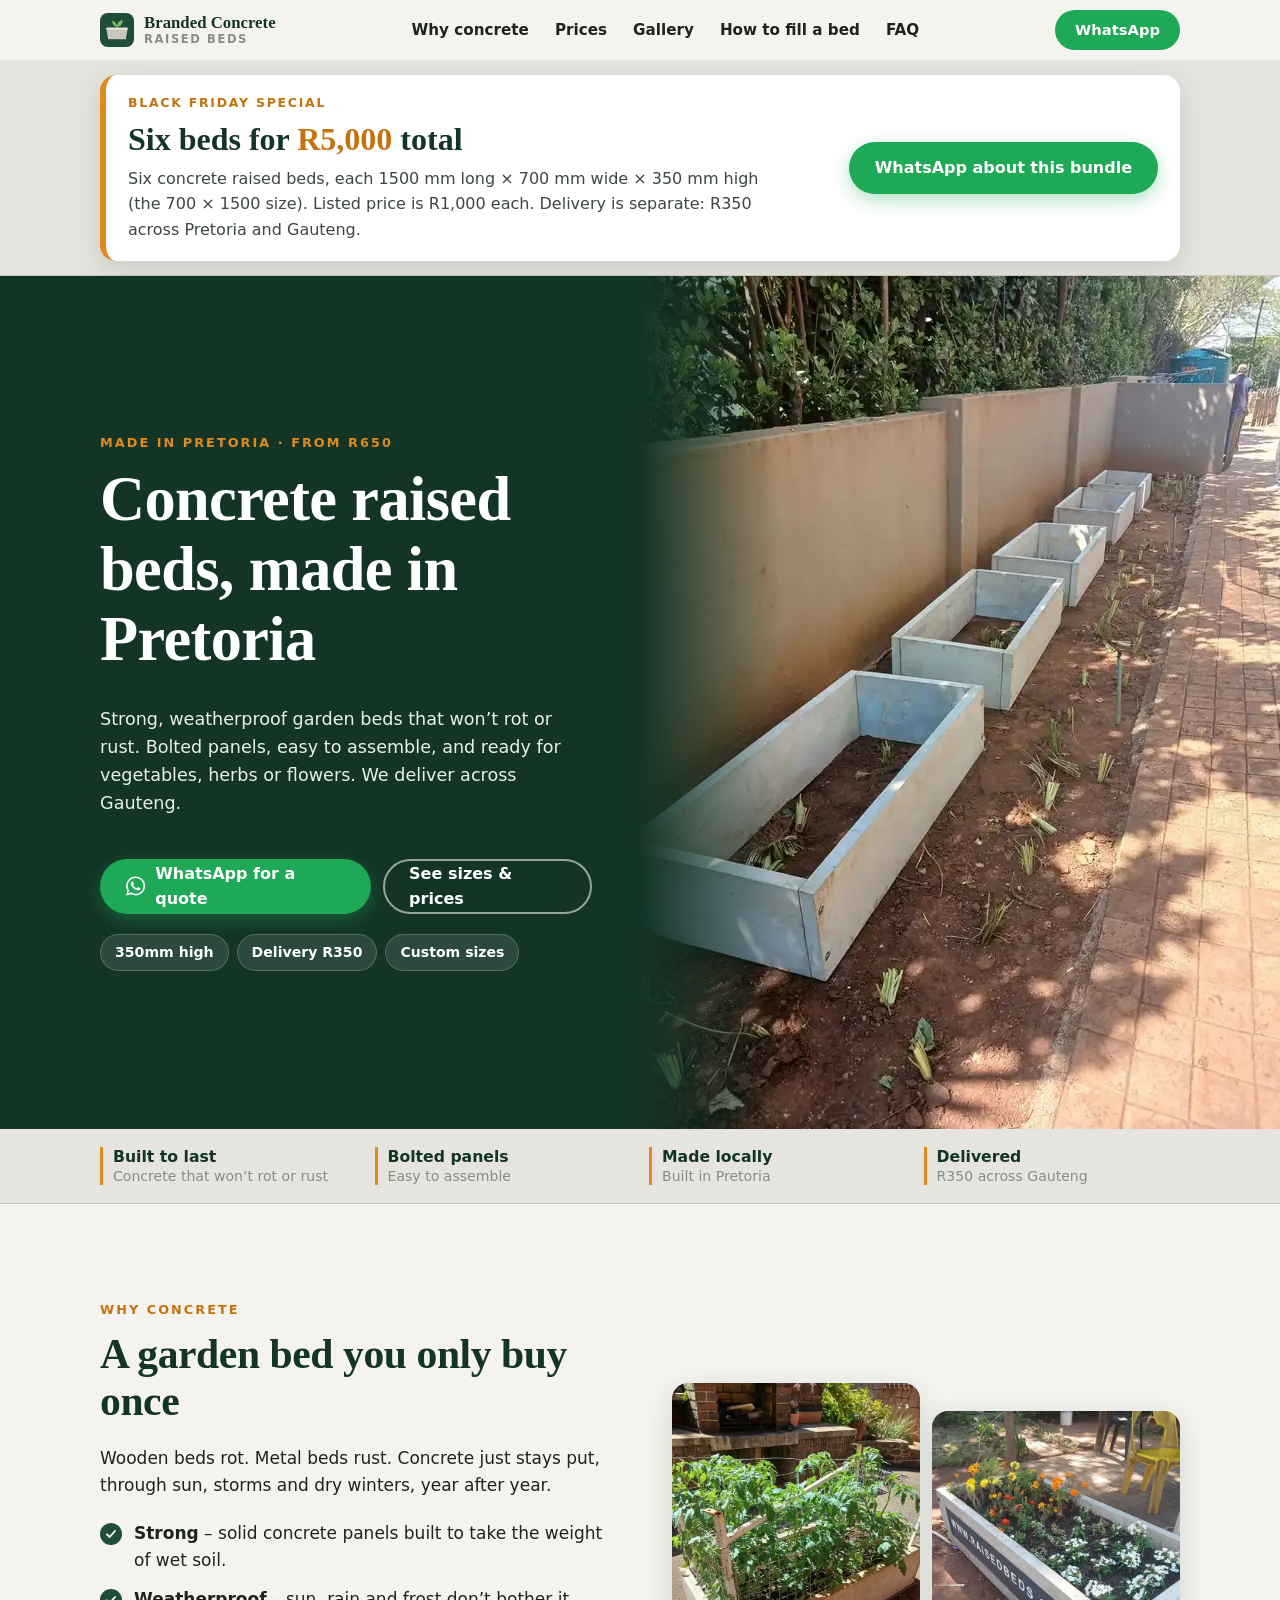
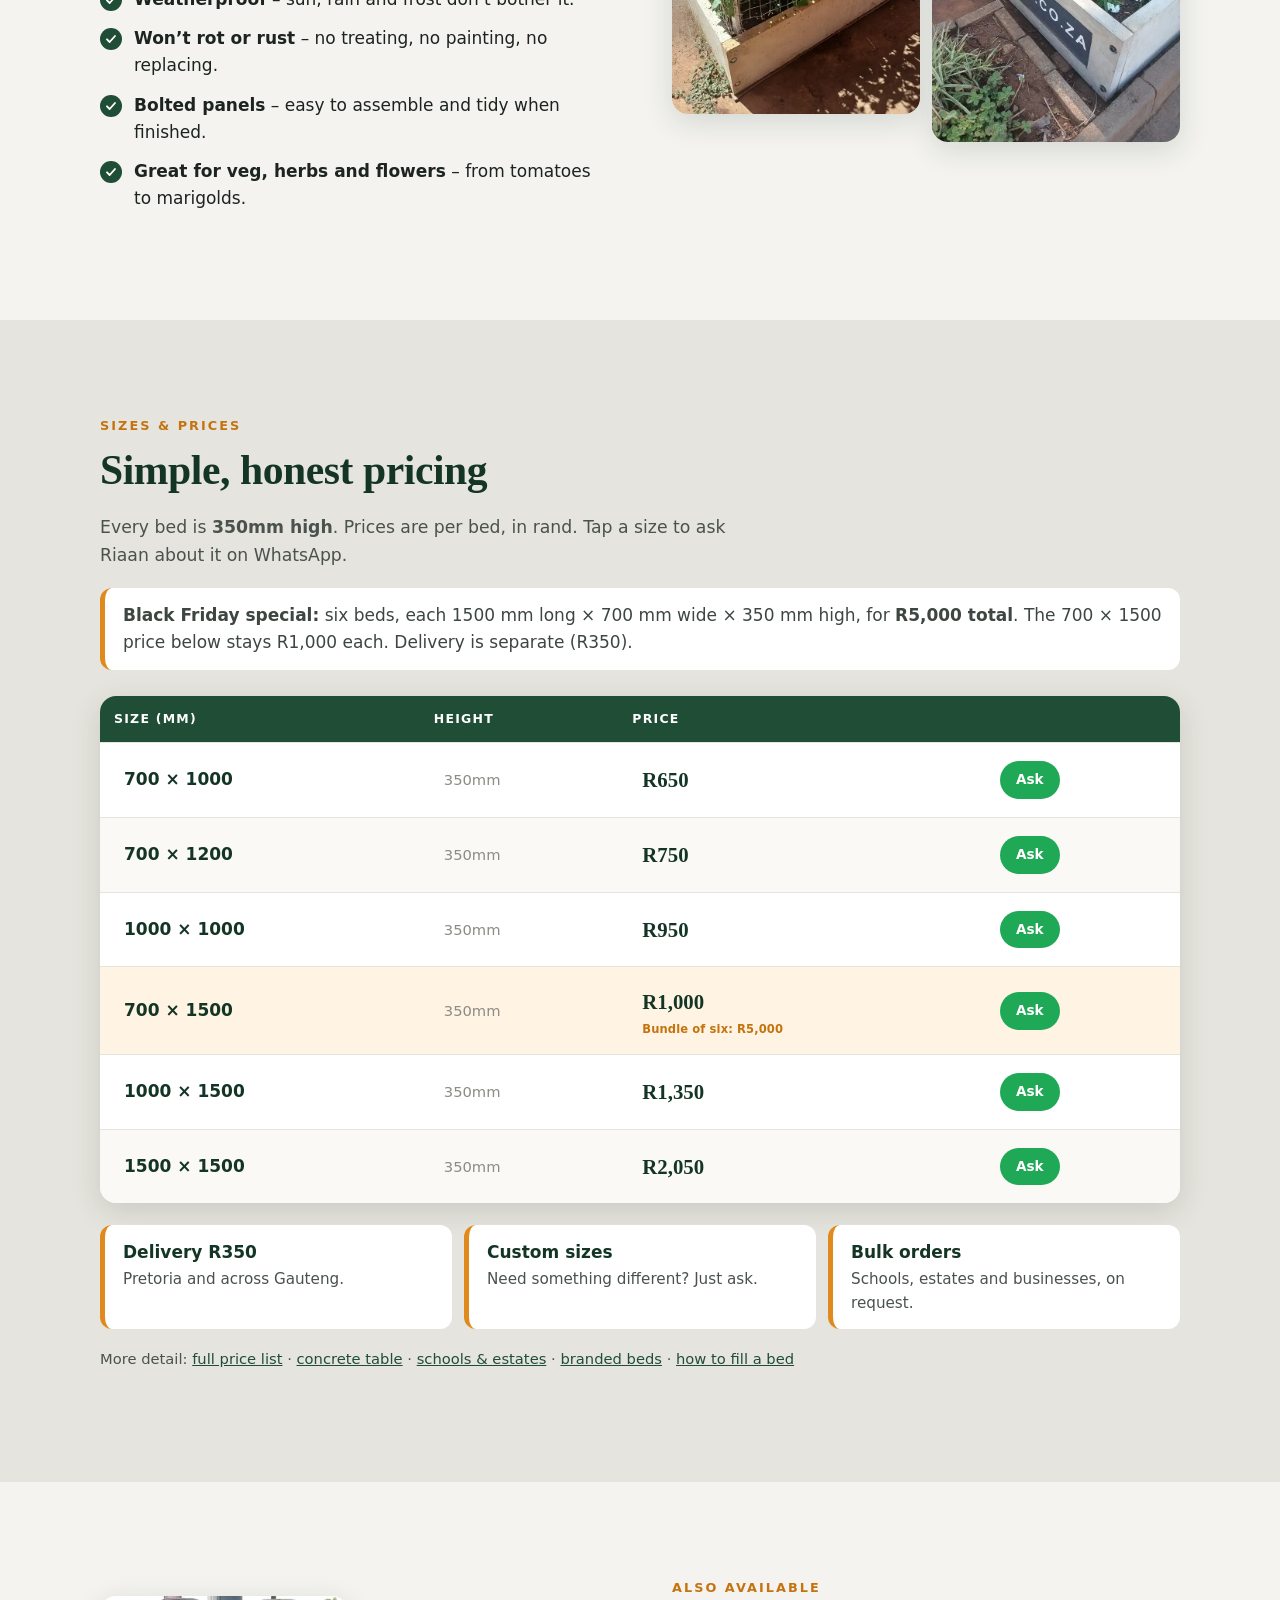
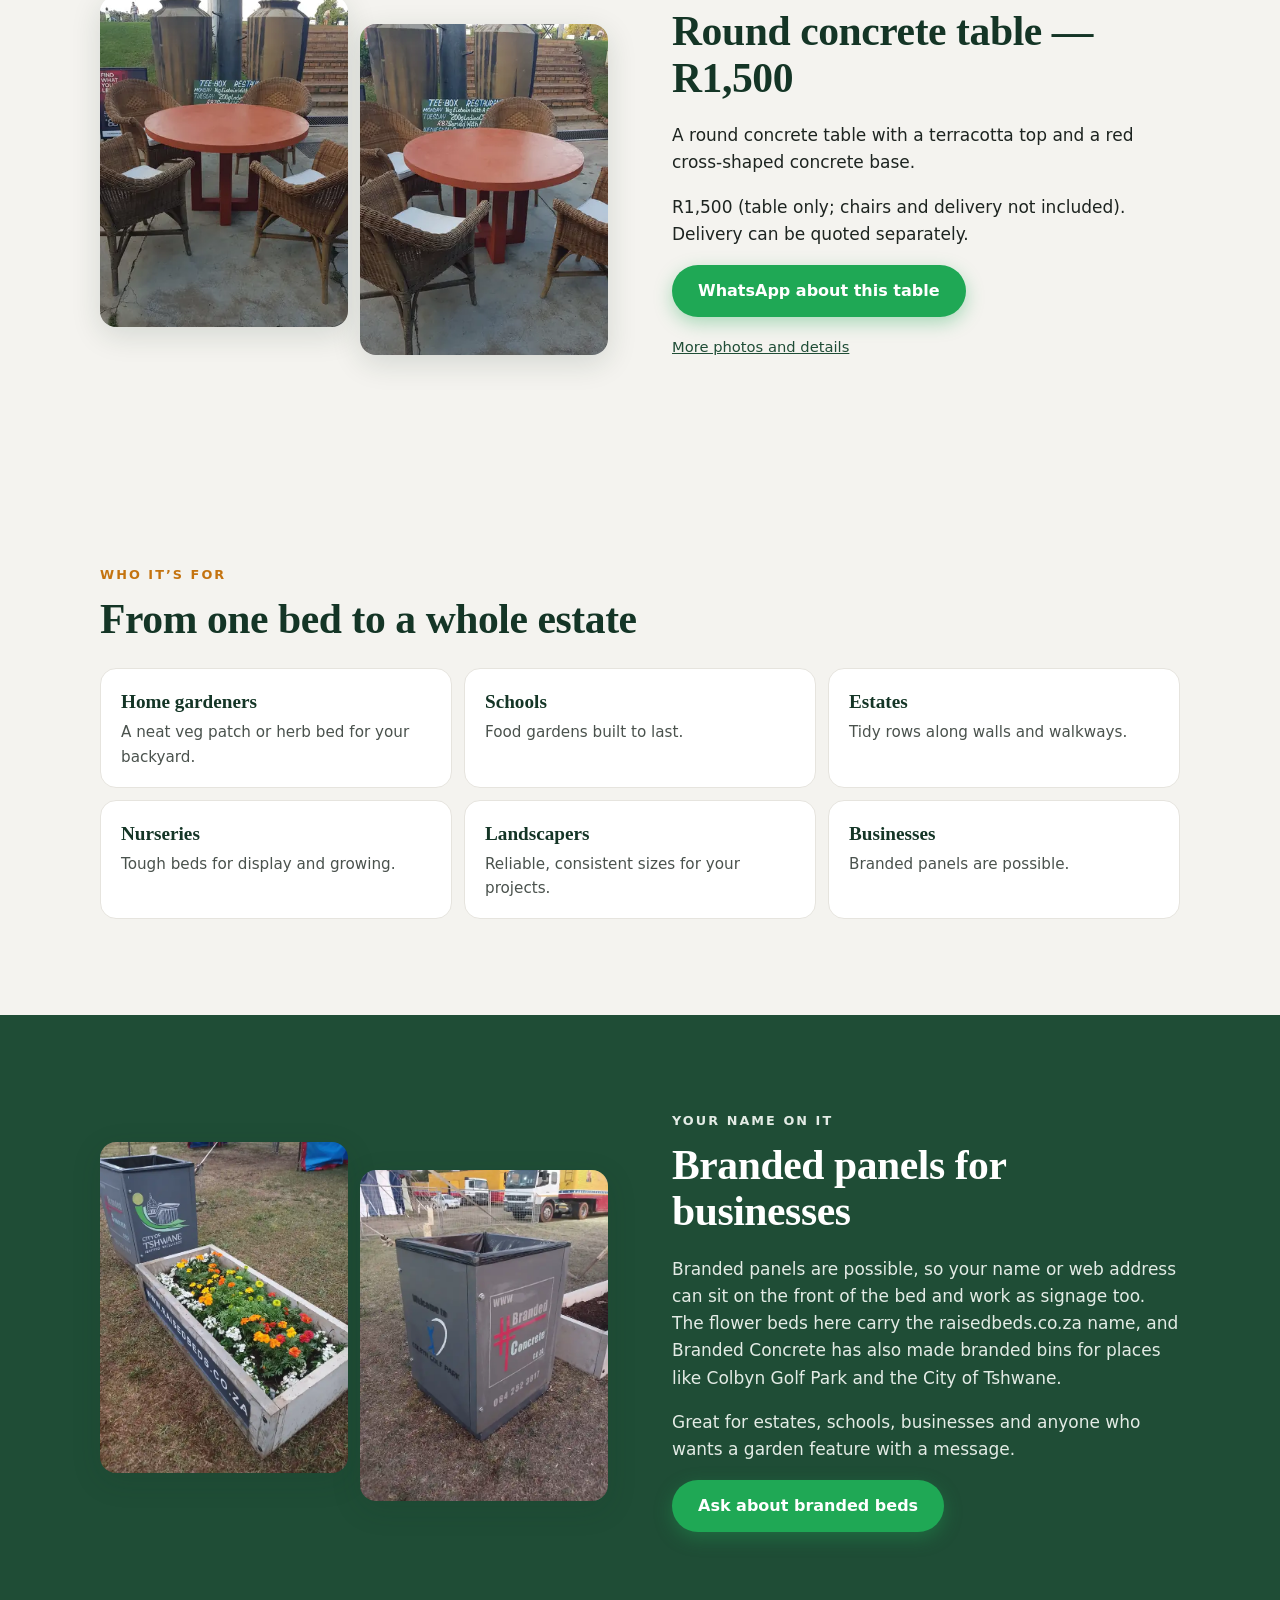
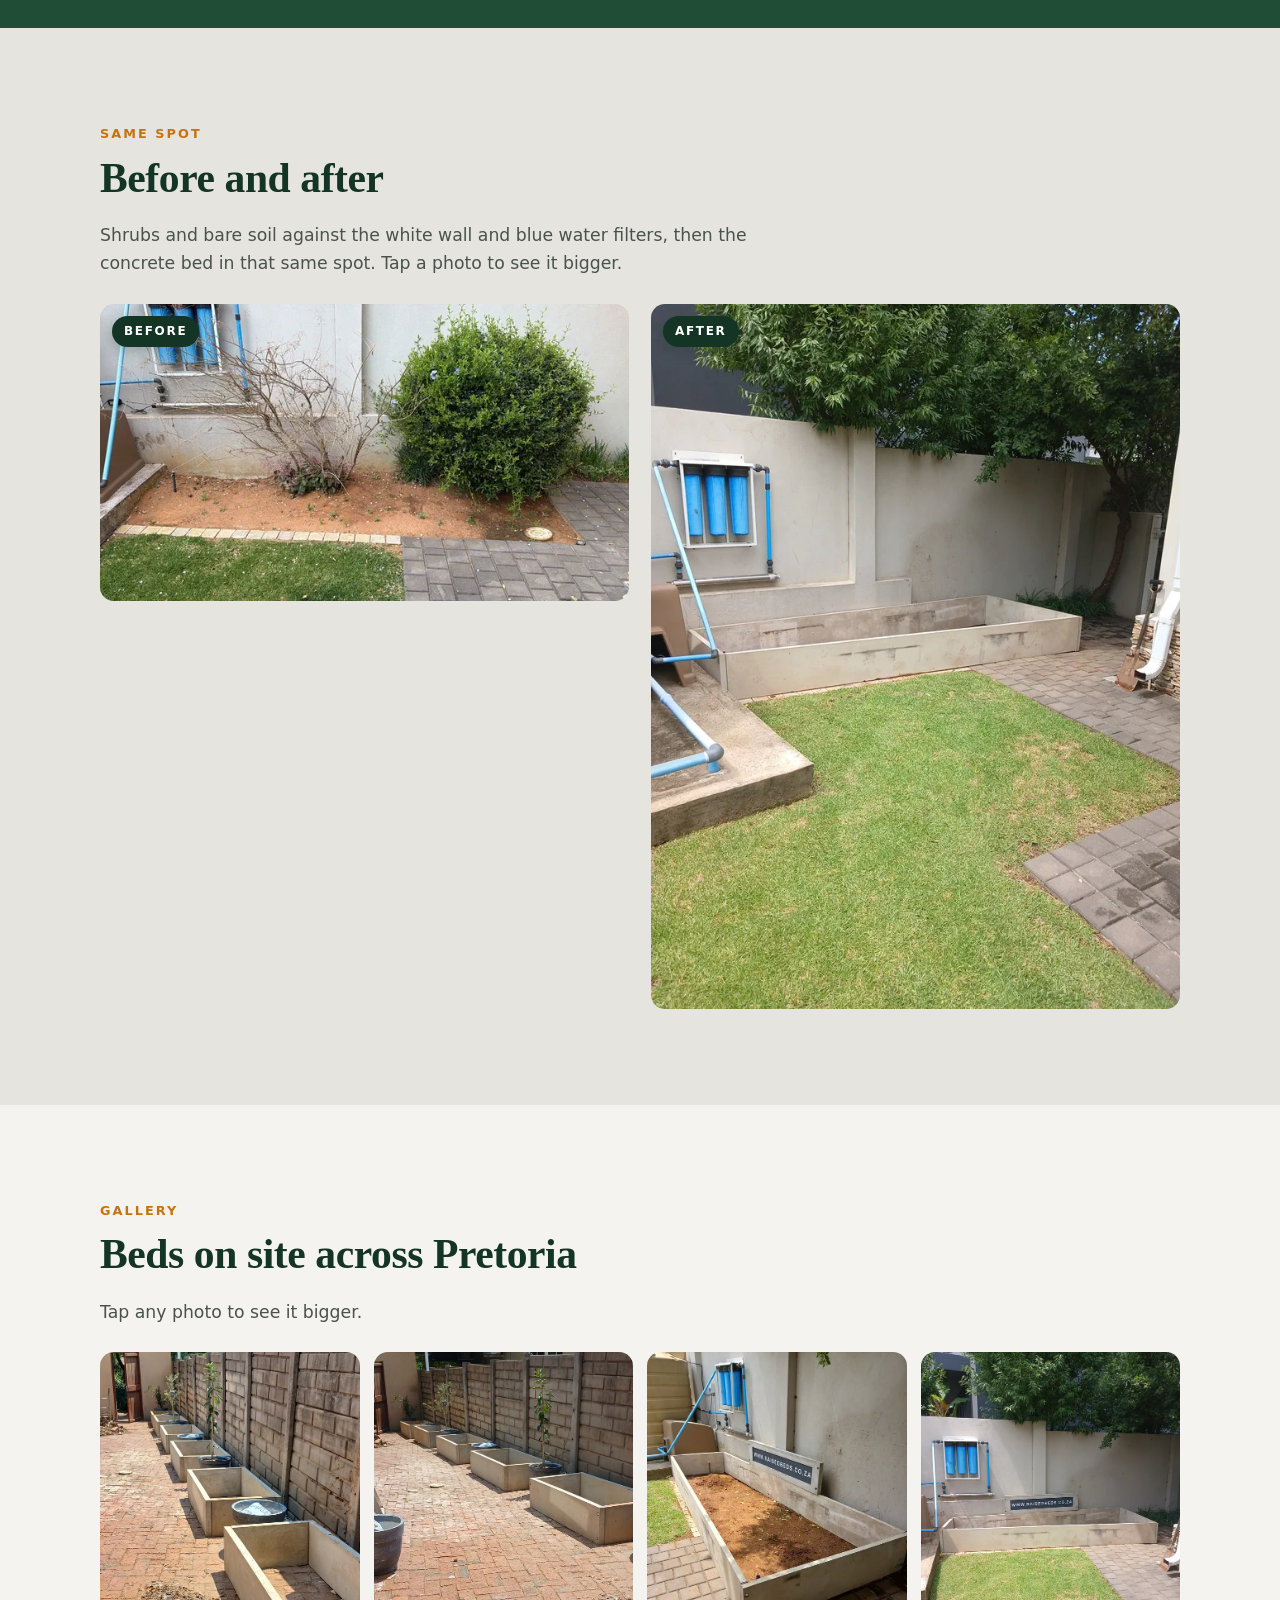
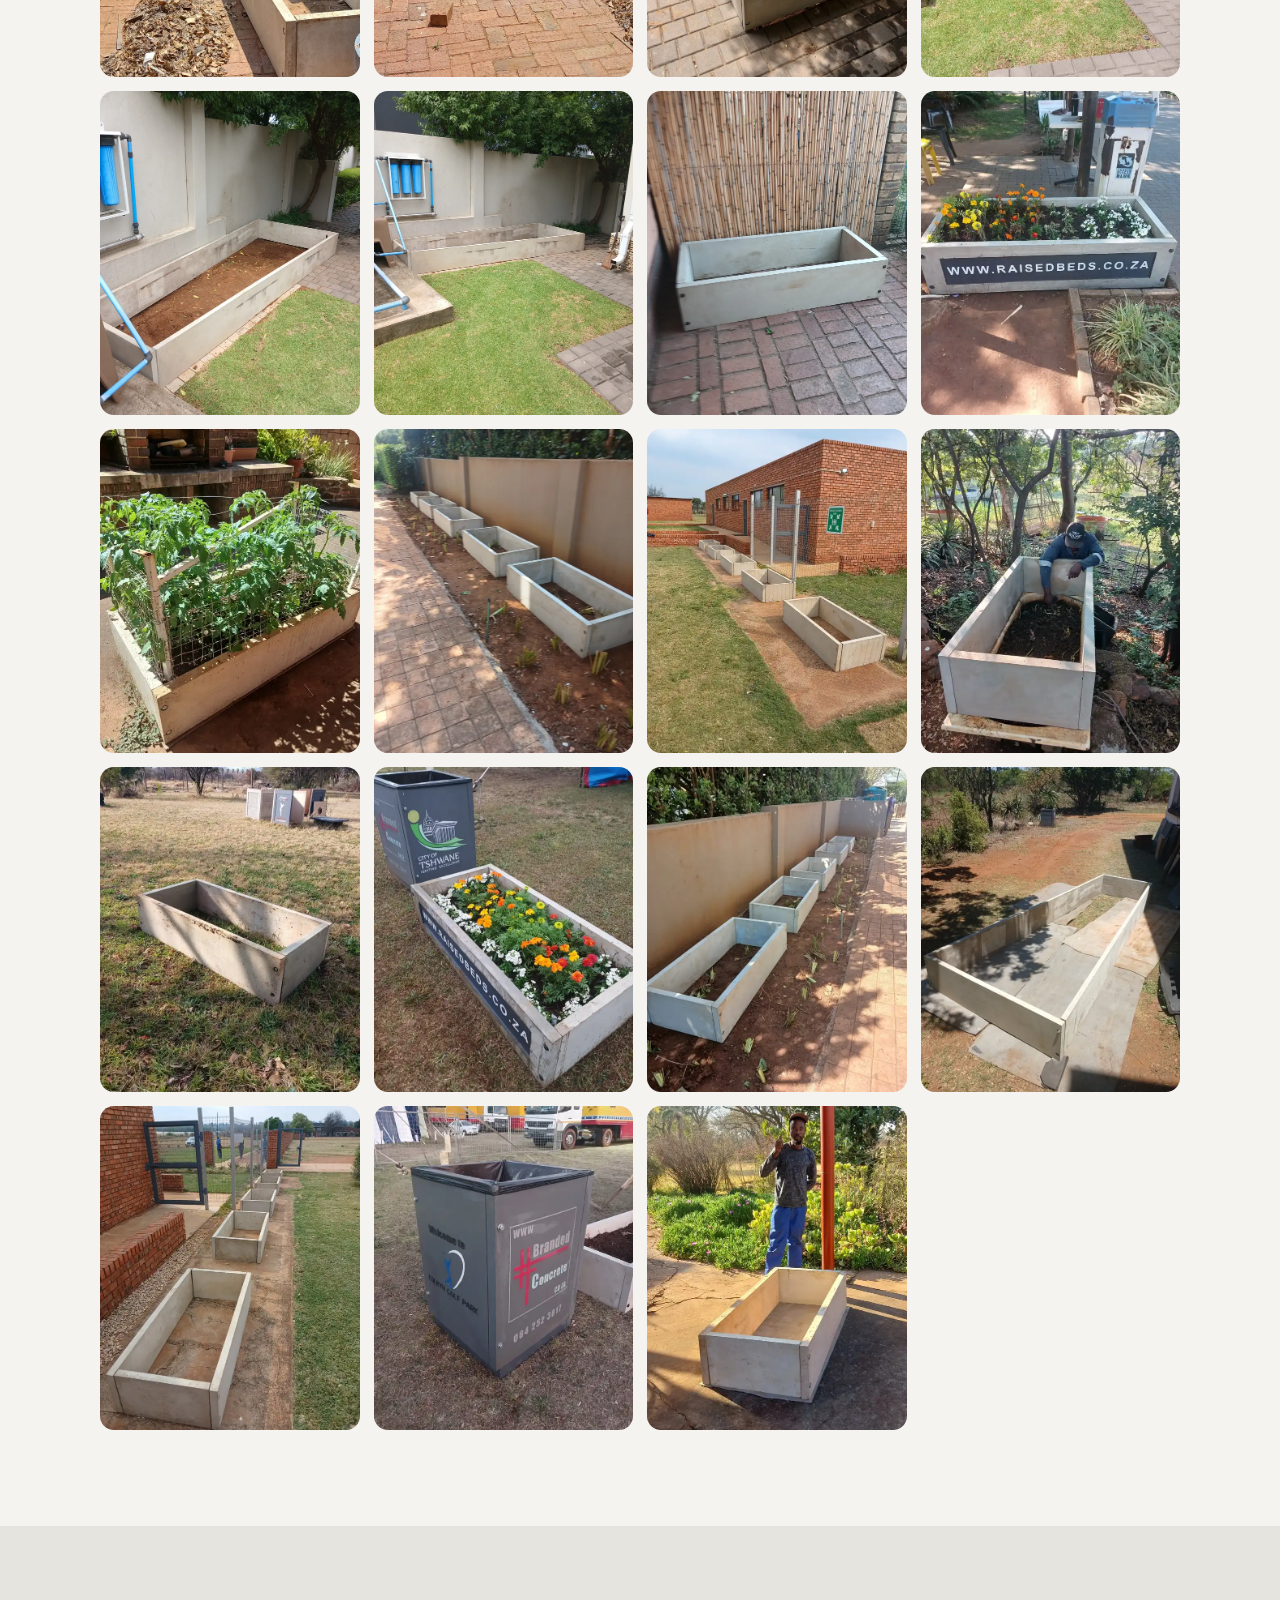
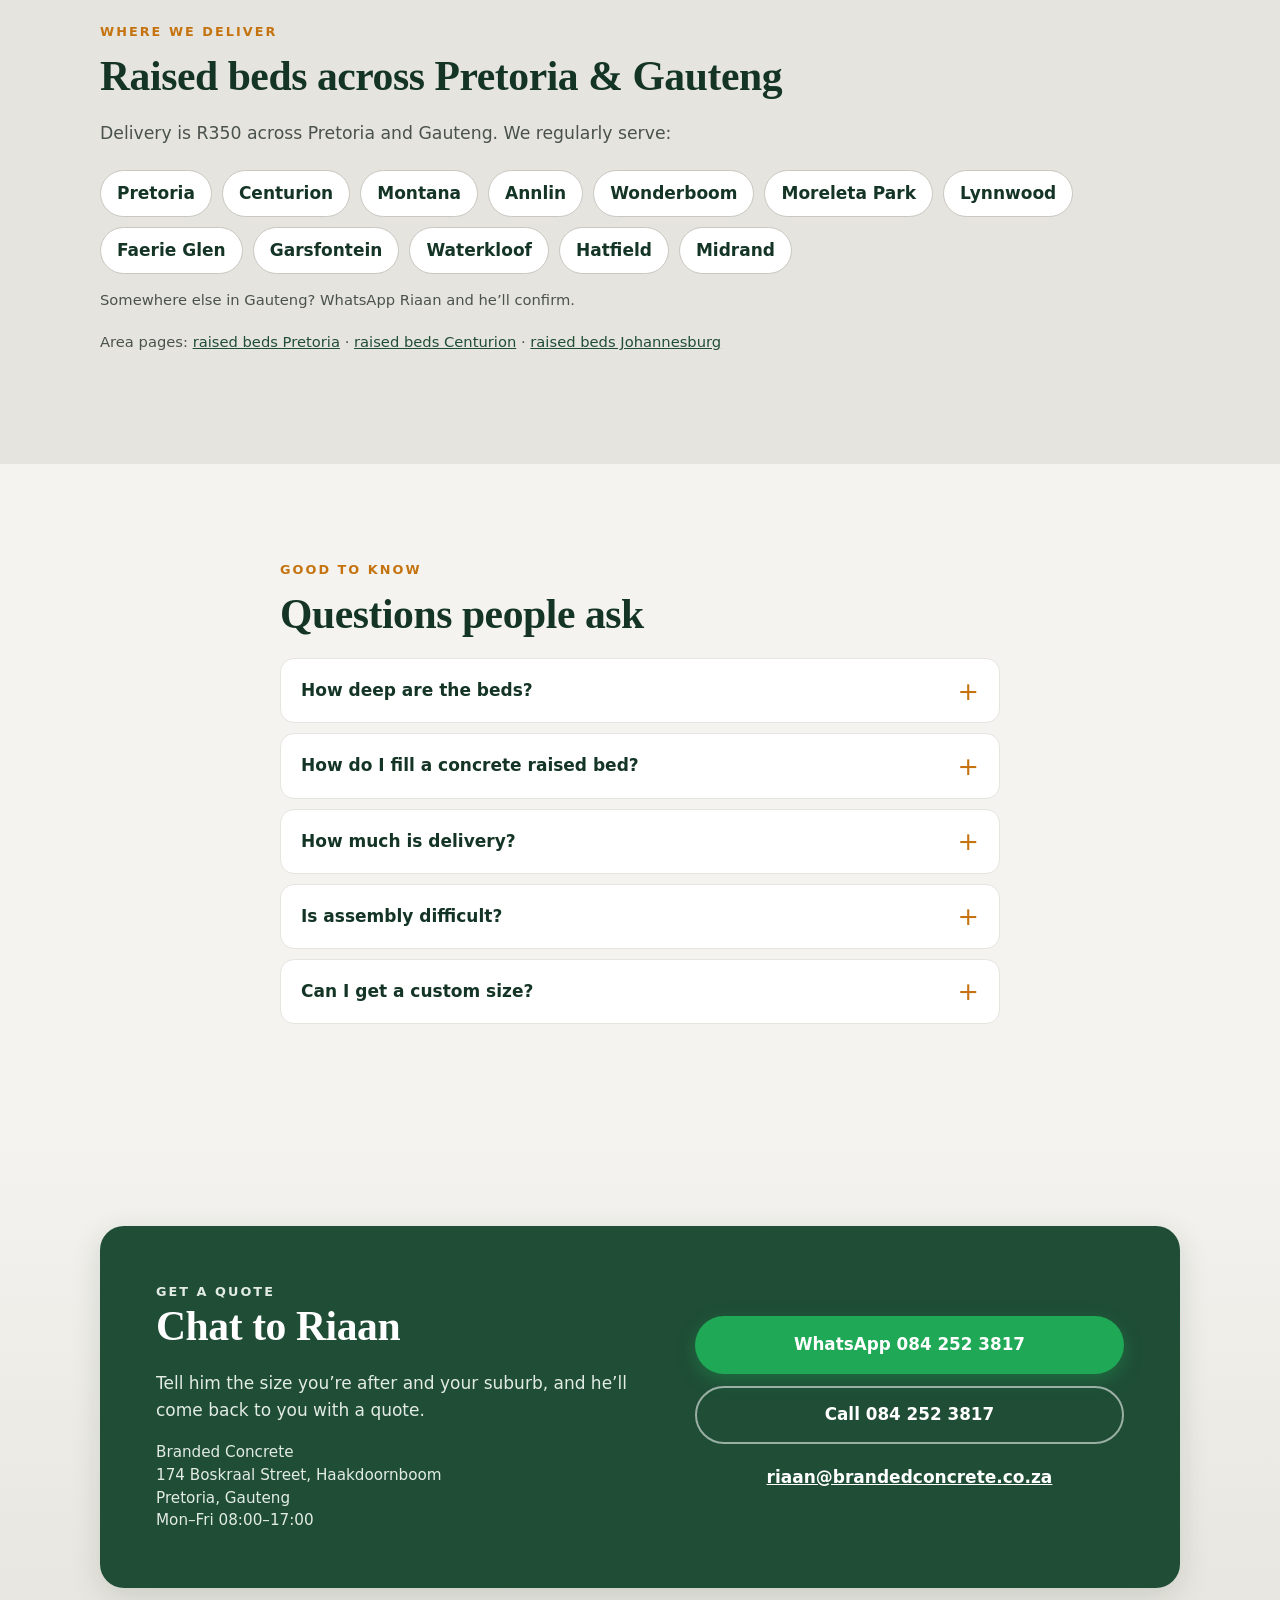
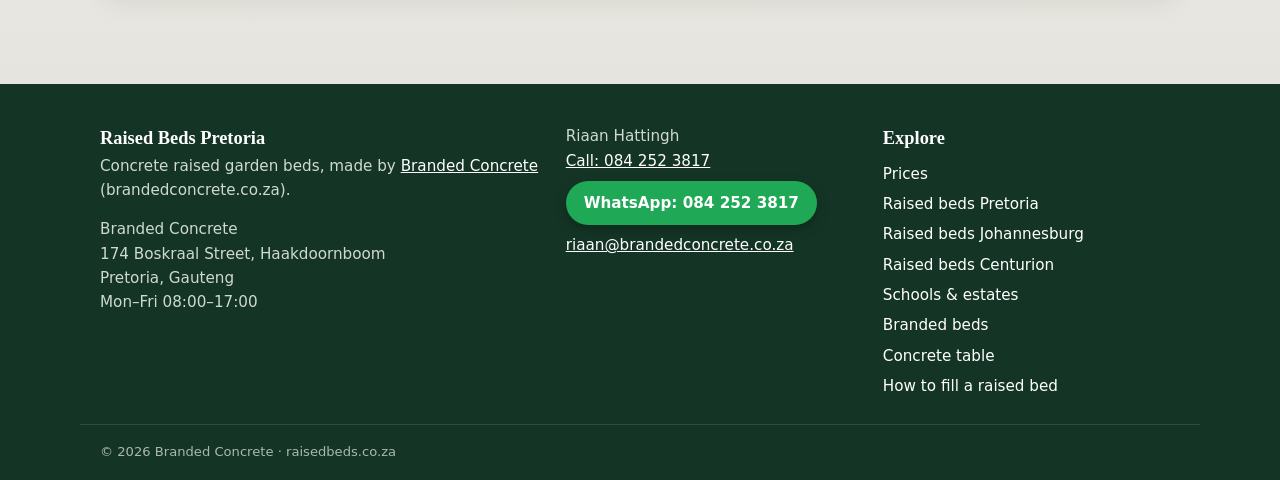
==== commit 2eb01f92: "Draft: add round concrete table listing at R1,500 The price is for the table only; chairs and delive" ====
--- a/index.html
+++ b/index.html
@@ -86,6 +86,27 @@
   ]
 }
 </script>
+<script type="application/ld+json">
+{
+  "@context": "https://schema.org",
+  "@type": "Product",
+  "name": "Round concrete table",
+  "description": "Round concrete table with a terracotta top and a red cross-shaped concrete base. R1,500 for the table only; chairs and delivery not included.",
+  "image": [
+    "https://www.raisedbeds.co.za/img/round-concrete-table.webp",
+    "https://www.raisedbeds.co.za/img/round-concrete-table-2.webp"
+  ],
+  "brand": { "@type": "Brand", "name": "Branded Concrete" },
+  "offers": {
+    "@type": "Offer",
+    "priceCurrency": "ZAR",
+    "price": "1500",
+    "description": "R1,500 for the table only; chairs and delivery not included. Delivery can be quoted separately.",
+    "url": "https://www.raisedbeds.co.za/concrete-table/",
+    "seller": { "@type": "LocalBusiness", "@id": "https://www.raisedbeds.co.za/#business" }
+  }
+}
+</script>
 </head>
 <body>
 <a class="skip" href="#main">Skip to content</a>
@@ -196,7 +217,25 @@
       <div class="note"><b>Custom sizes</b><span>Need something different? Just ask.</span></div>
       <div class="note"><b>Bulk orders</b><span>Schools, estates and businesses, on request.</span></div>
     </div>
-    <p class="small more">More detail: <a href="/prices/">full price list</a> · <a href="/schools-and-estates/">schools &amp; estates</a> · <a href="/branded-beds/">branded beds</a> · <a href="/how-to-fill-a-raised-bed/">how to fill a bed</a></p>
+    <p class="small more">More detail: <a href="/prices/">full price list</a> · <a href="/concrete-table/">concrete table</a> · <a href="/schools-and-estates/">schools &amp; estates</a> · <a href="/branded-beds/">branded beds</a> · <a href="/how-to-fill-a-raised-bed/">how to fill a bed</a></p>
+  </div>
+</section>
+
+
+<section class="section" id="concrete-table">
+  <div class="wrap split">
+    <div class="photo-pair table-photos">
+      <img src="img/round-concrete-table-sm.webp" srcset="img/round-concrete-table-sm.webp 640w, img/round-concrete-table.webp 1600w" sizes="(min-width: 900px) 24vw, 46vw" width="900" height="1600" loading="lazy" alt="Round terracotta concrete table with a red cross-shaped concrete base, photographed outdoors with four wicker chairs at a restaurant">
+      <img src="img/round-concrete-table-2-sm.webp" srcset="img/round-concrete-table-2-sm.webp 640w, img/round-concrete-table-2.webp 1600w" sizes="(min-width: 900px) 24vw, 46vw" width="900" height="1600" loading="lazy" alt="Another view of the round terracotta concrete table and red cross-shaped base, with wicker chairs on an outdoor restaurant patio">
+    </div>
+    <div class="split-text">
+      <p class="eyebrow dark">Also available</p>
+      <h2>Round concrete table — R1,500</h2>
+      <p>A round concrete table with a terracotta top and a red cross-shaped concrete base.</p>
+      <p>R1,500 (table only; chairs and delivery not included). Delivery can be quoted separately.</p>
+      <a class="btn btn-wa" href="https://wa.me/27842523817?text=Hi%20Riaan%2C%20I%27d%20like%20to%20order%20the%20round%20concrete%20table%20for%20R1%2C500%20(table%20only)." target="_blank" rel="noopener">WhatsApp about this table</a>
+      <p class="small more"><a href="/concrete-table/">More photos and details</a></p>
+    </div>
   </div>
 </section>
 
@@ -338,7 +377,7 @@
     </div>
     <nav aria-label="Pages">
       <b>Explore</b>
-      <ul class="foot-links"><li><a href="/prices/">Prices</a></li><li><a href="/raised-beds-pretoria/">Raised beds Pretoria</a></li><li><a href="/raised-beds-johannesburg/">Raised beds Johannesburg</a></li><li><a href="/raised-beds-centurion/">Raised beds Centurion</a></li><li><a href="/schools-and-estates/">Schools &amp; estates</a></li><li><a href="/branded-beds/">Branded beds</a></li><li><a href="/how-to-fill-a-raised-bed/">How to fill a raised bed</a></li></ul>
+      <ul class="foot-links"><li><a href="/prices/">Prices</a></li><li><a href="/raised-beds-pretoria/">Raised beds Pretoria</a></li><li><a href="/raised-beds-johannesburg/">Raised beds Johannesburg</a></li><li><a href="/raised-beds-centurion/">Raised beds Centurion</a></li><li><a href="/schools-and-estates/">Schools &amp; estates</a></li><li><a href="/branded-beds/">Branded beds</a></li><li><a href="/concrete-table/">Concrete table</a></li><li><a href="/how-to-fill-a-raised-bed/">How to fill a raised bed</a></li></ul>
     </nav>
   </div>
   <p class="wrap copy">© <span id="yr">2026</span> Branded Concrete · raisedbeds.co.za</p>
--- a/styles.css
+++ b/styles.css
@@ -246,3 +246,8 @@
   .prose-section{padding:72px 0}
 }
 .fab.hide{opacity:0;transform:translateY(20px);pointer-events:none}
+/* round concrete table listing */
+.table-photos img{object-position:50% 36%}
+.table-gallery{display:grid;grid-template-columns:1fr 1fr;gap:12px;margin:22px 0 8px}
+.table-gallery img{border-radius:var(--r);box-shadow:var(--shadow);width:100%;aspect-ratio:3/4;object-fit:cover;object-position:50% 36%}
+.page-hero-photo.table-hero img{object-position:50% 36%}
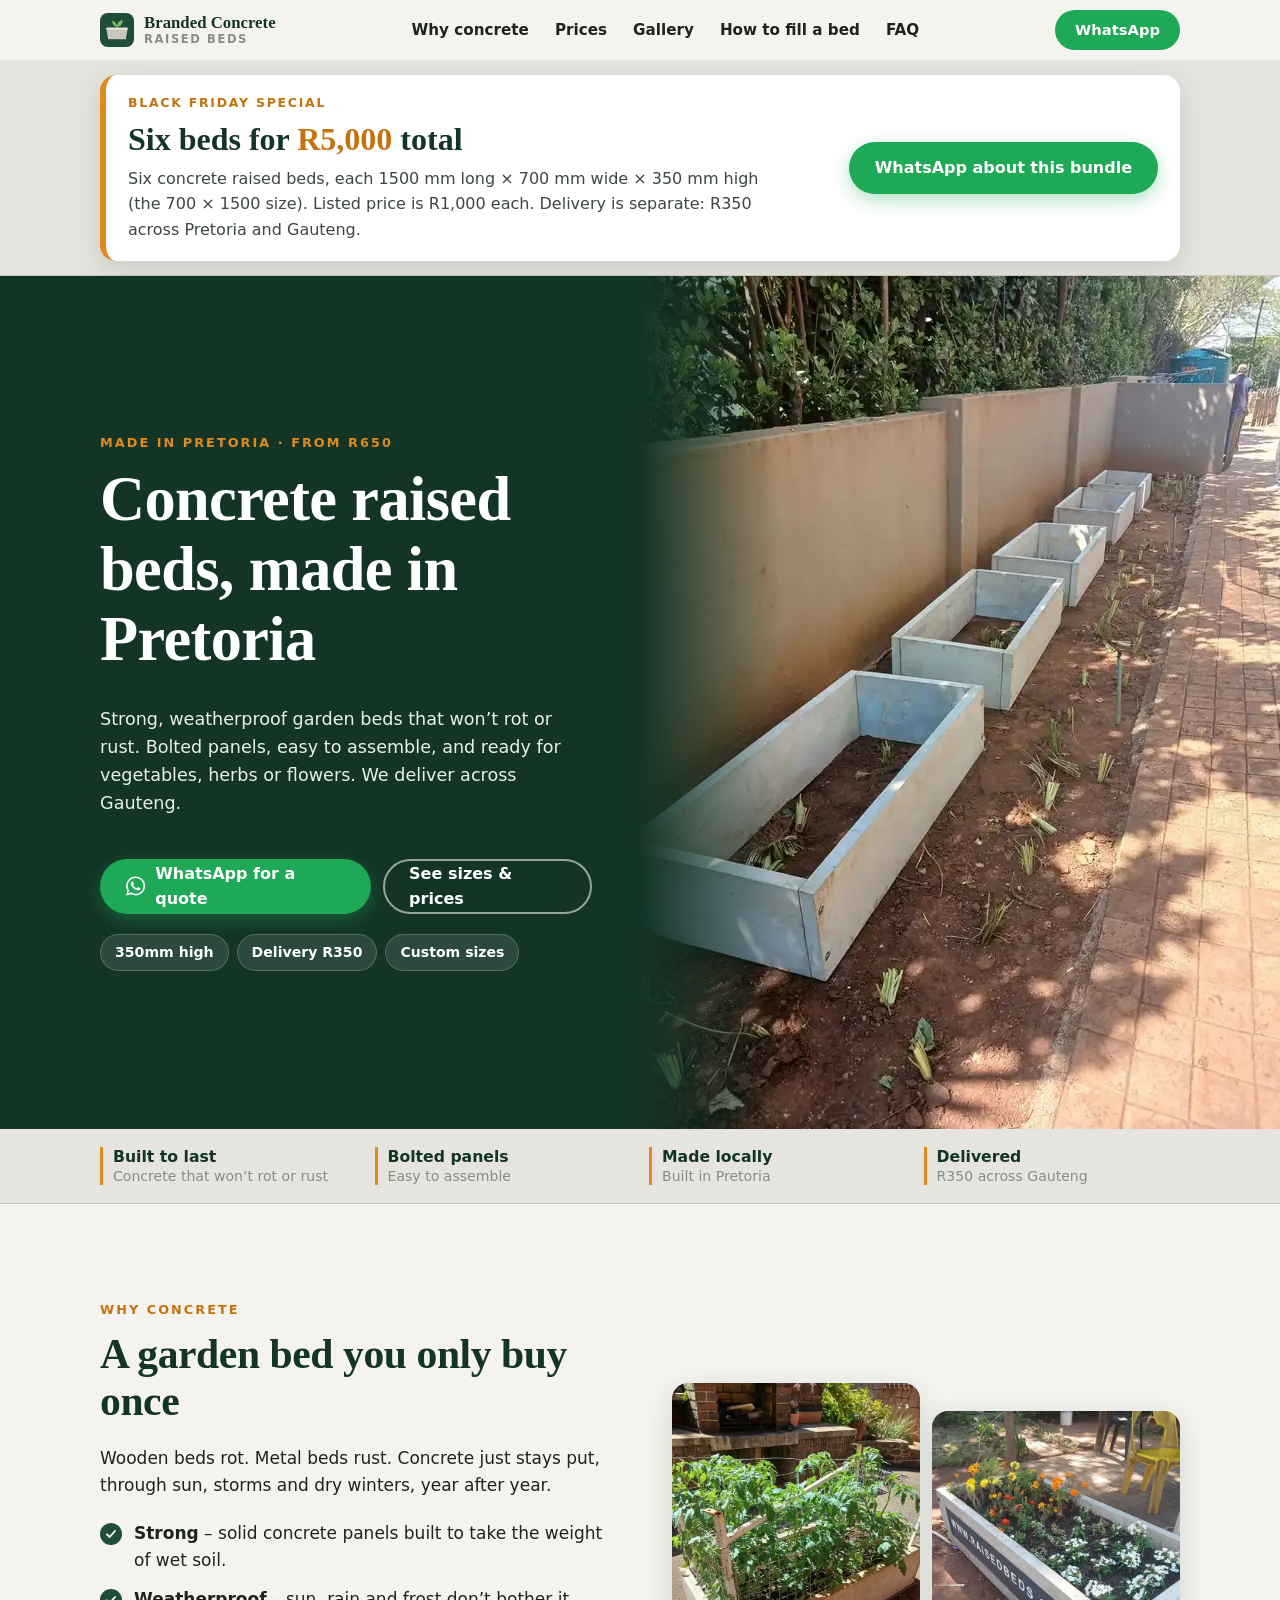
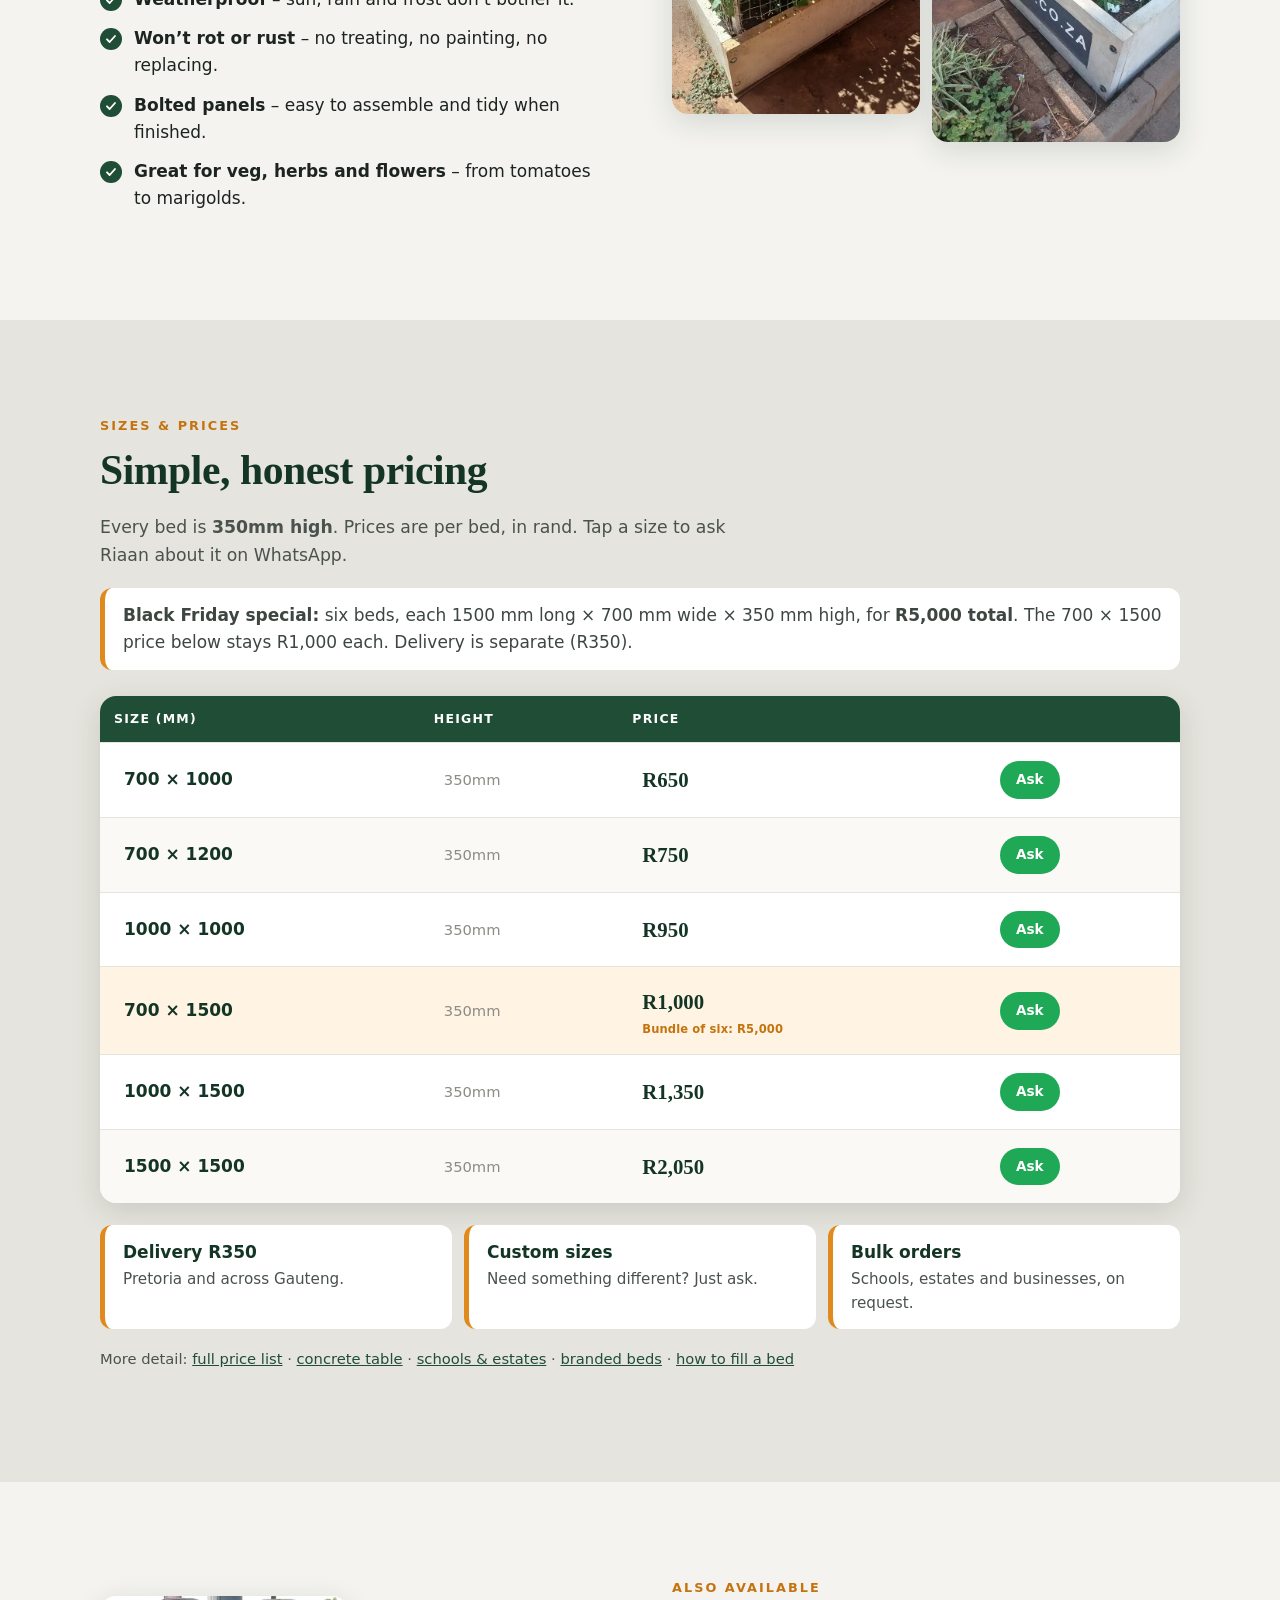
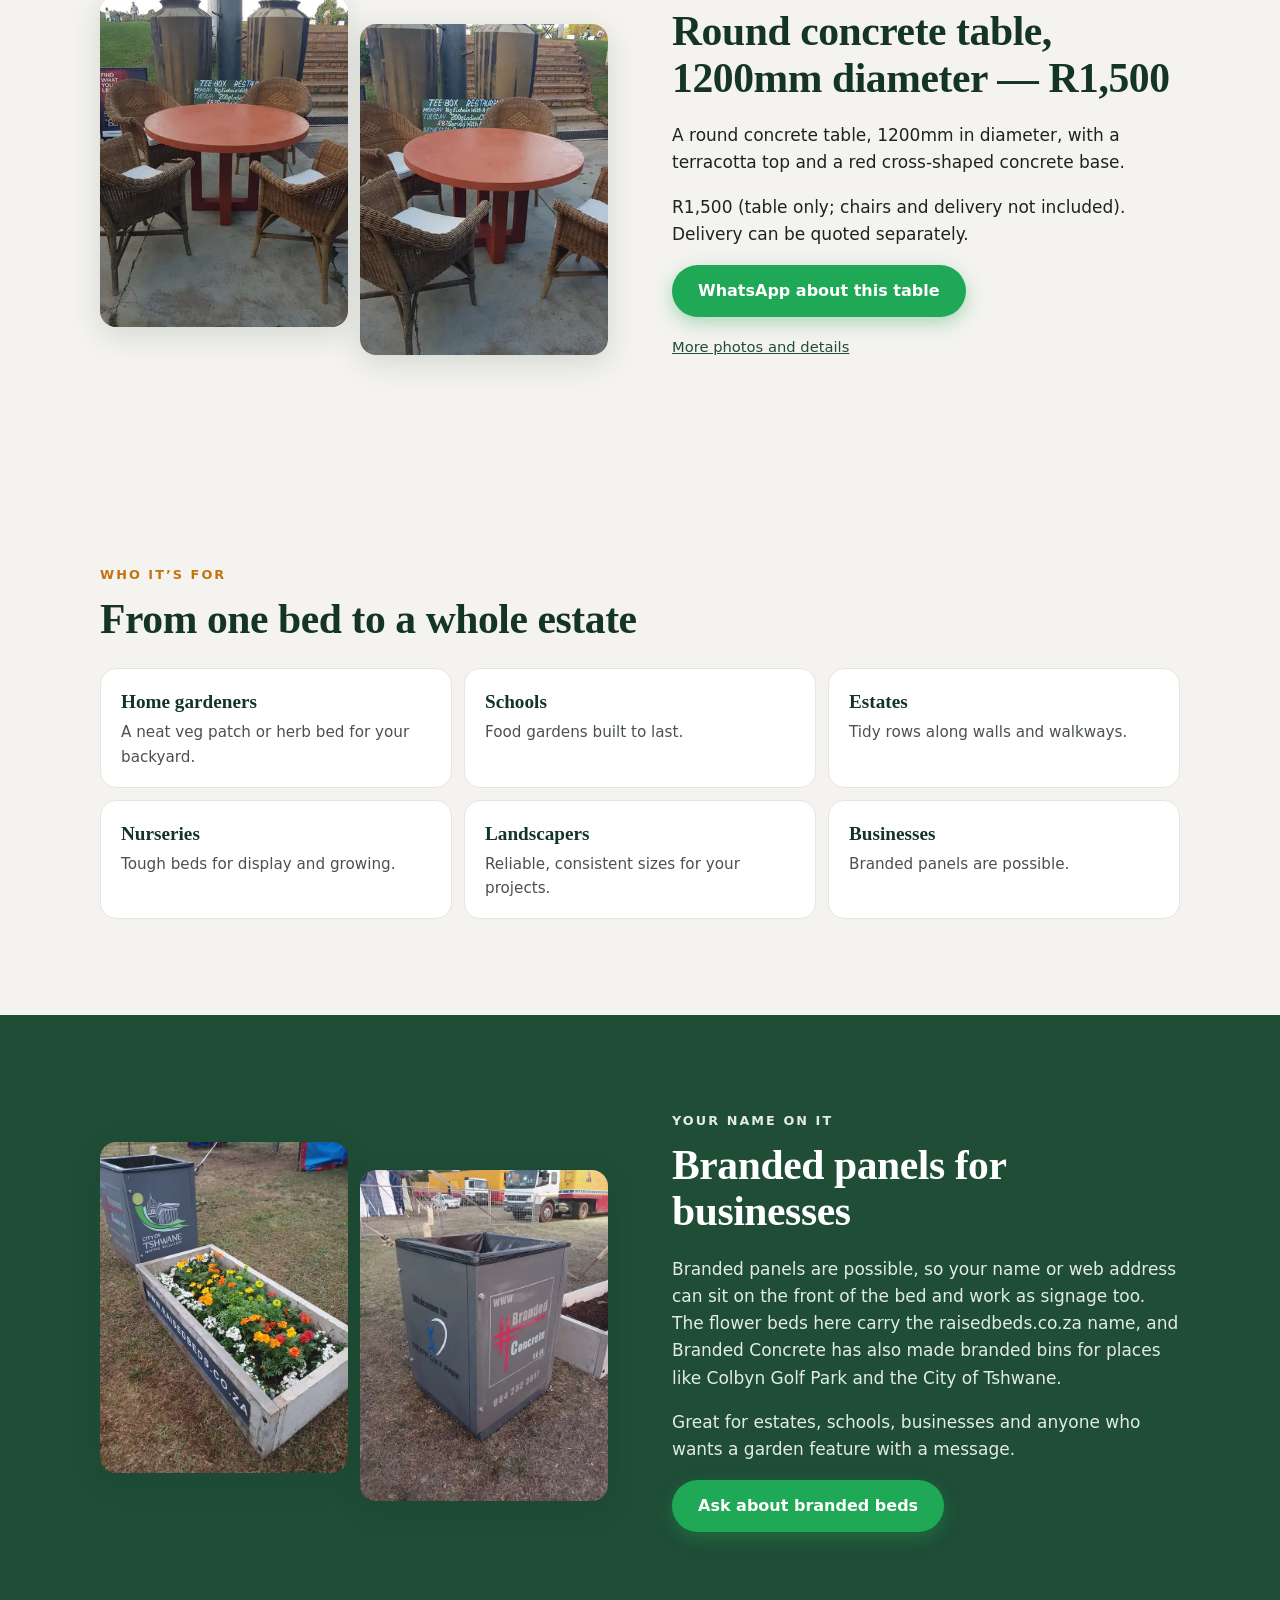
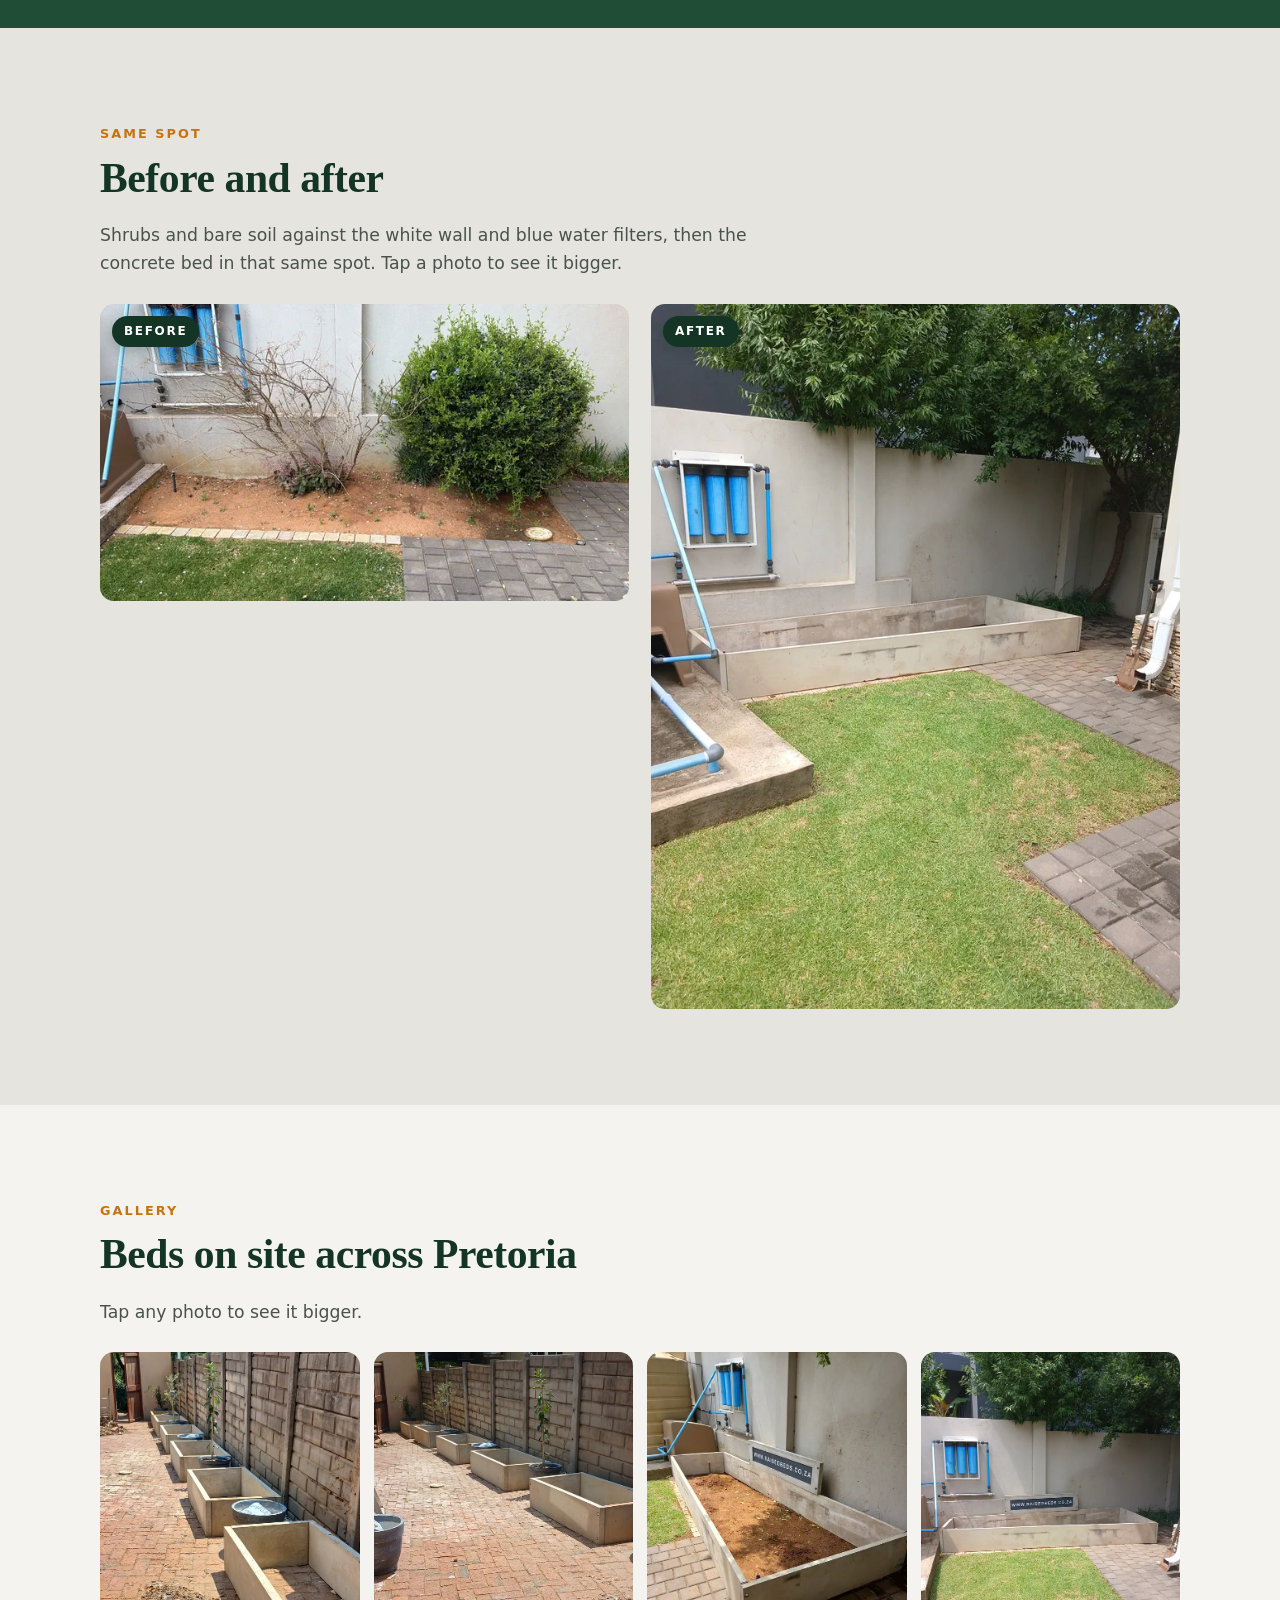
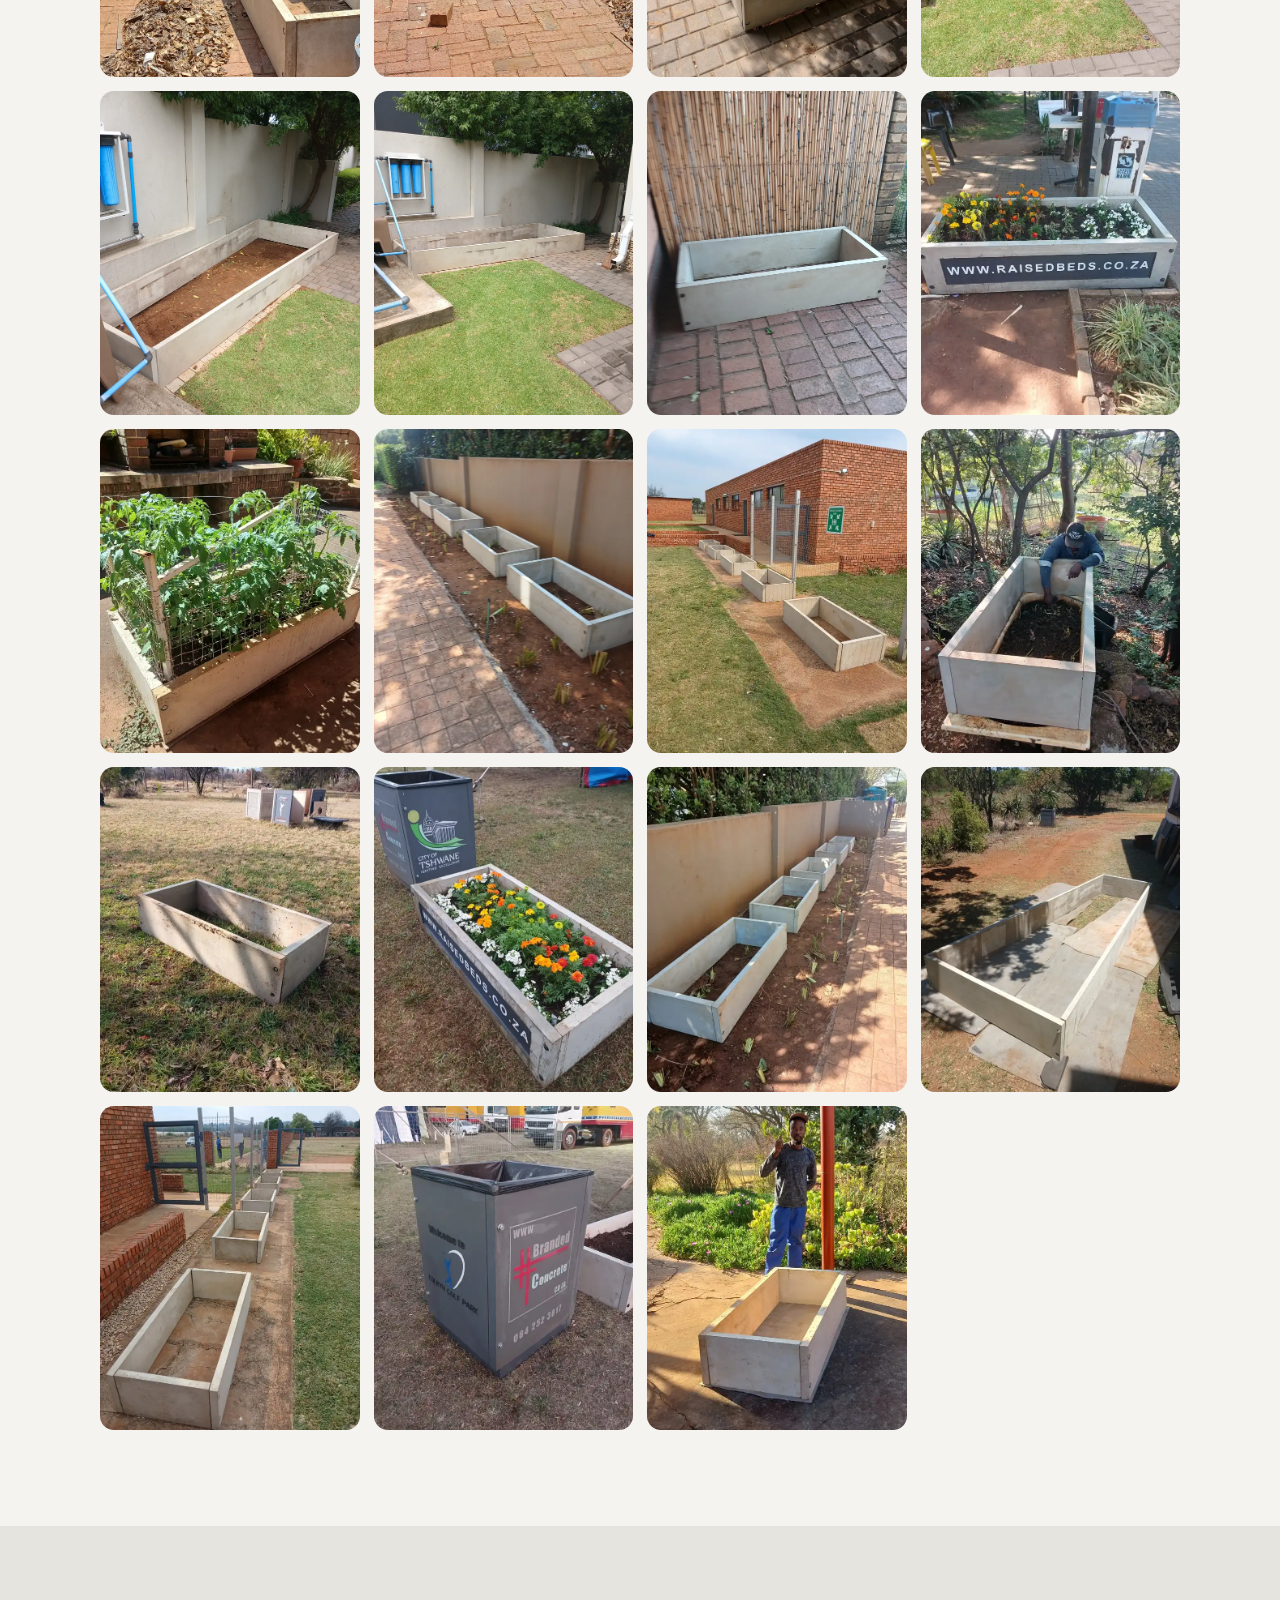
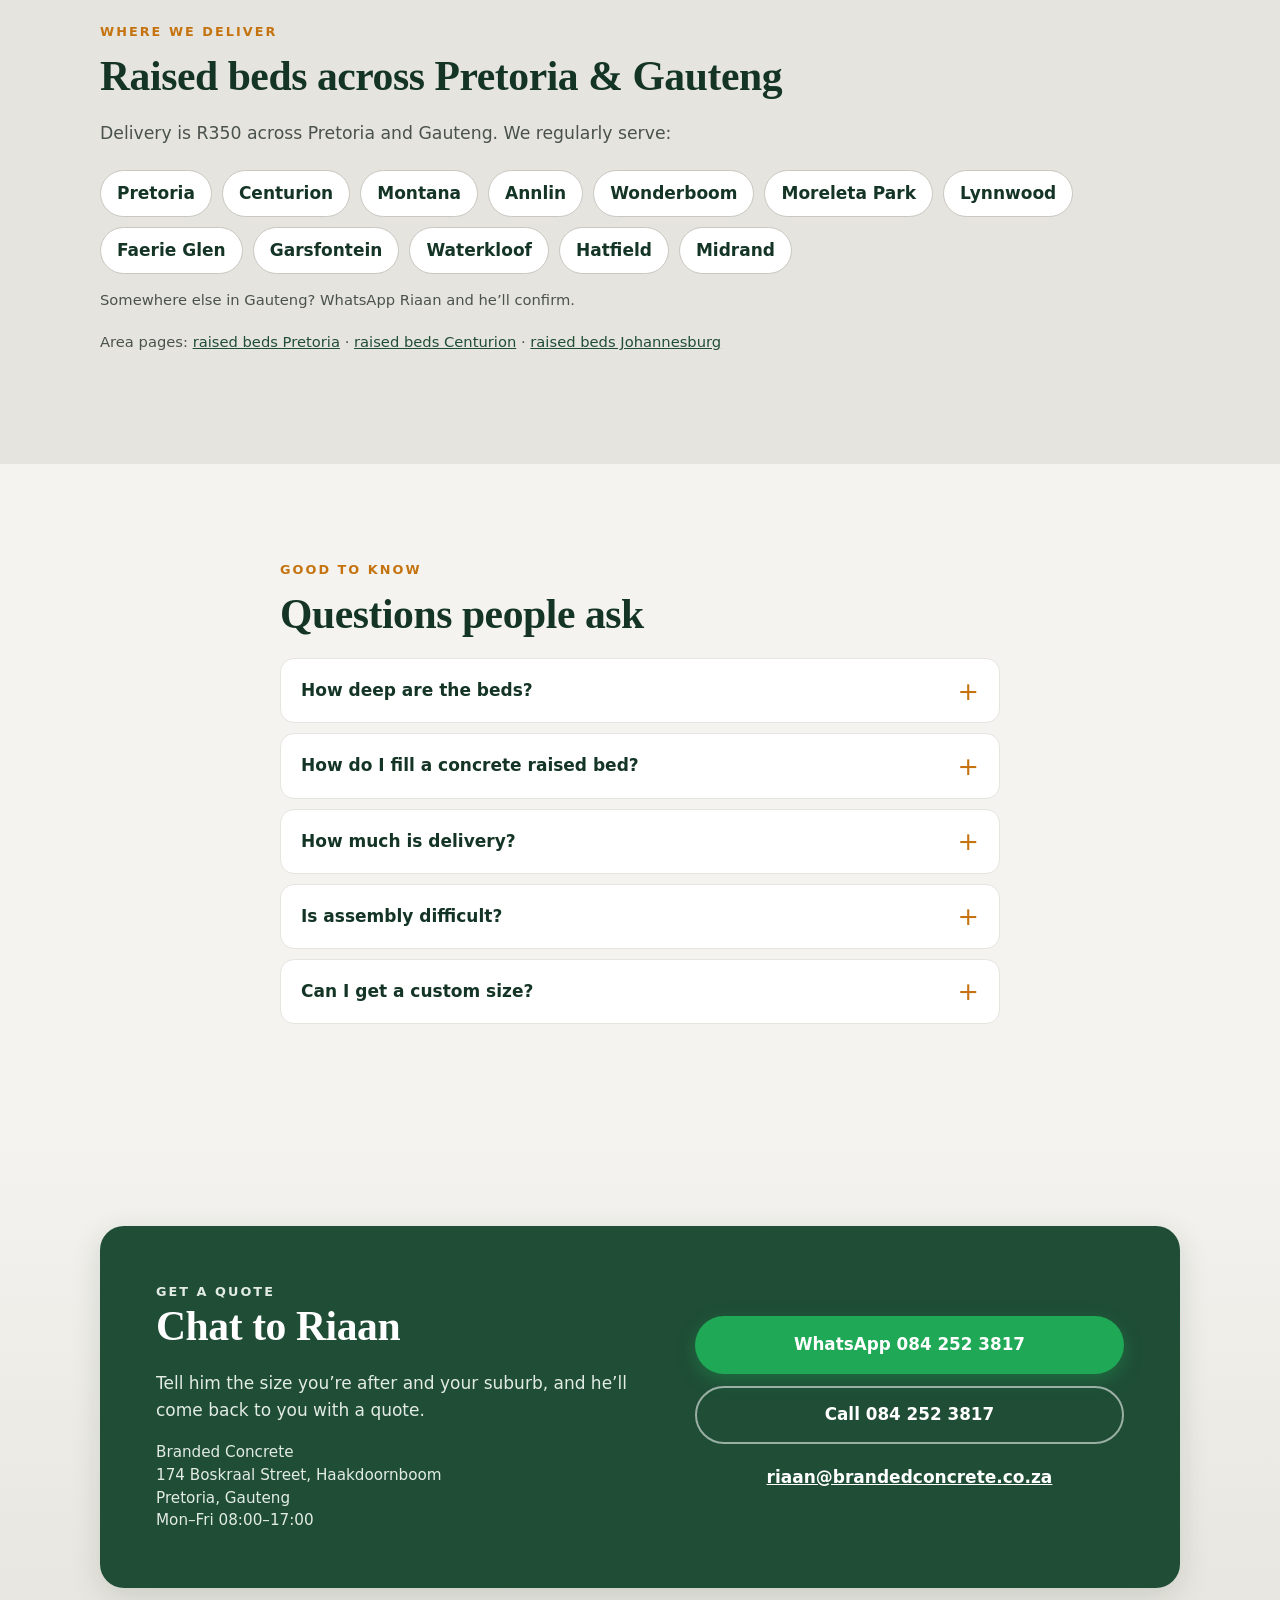
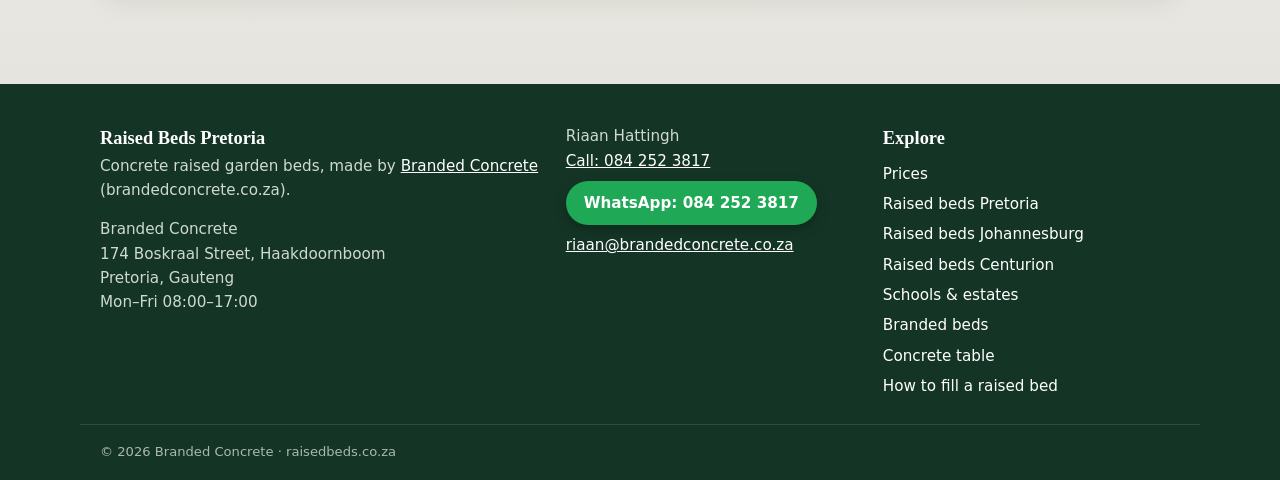
==== commit 55320422: "Draft: add 1200mm diameter to the concrete table listing Riaan confirmed the table is 1200mm round. " ====
--- a/index.html
+++ b/index.html
@@ -90,13 +90,14 @@
 {
   "@context": "https://schema.org",
   "@type": "Product",
-  "name": "Round concrete table",
-  "description": "Round concrete table with a terracotta top and a red cross-shaped concrete base. R1,500 for the table only; chairs and delivery not included.",
+  "name": "Round concrete table, 1200mm diameter",
+  "description": "Round concrete table, 1200mm in diameter, with a terracotta top and a red cross-shaped concrete base. R1,500 for the table only; chairs and delivery not included.",
   "image": [
     "https://www.raisedbeds.co.za/img/round-concrete-table.webp",
     "https://www.raisedbeds.co.za/img/round-concrete-table-2.webp"
   ],
   "brand": { "@type": "Brand", "name": "Branded Concrete" },
+  "width": { "@type": "QuantitativeValue", "value": "1200", "unitCode": "MMT", "unitText": "mm" },
   "offers": {
     "@type": "Offer",
     "priceCurrency": "ZAR",
@@ -225,15 +226,15 @@
 <section class="section" id="concrete-table">
   <div class="wrap split">
     <div class="photo-pair table-photos">
-      <img src="img/round-concrete-table-sm.webp" srcset="img/round-concrete-table-sm.webp 640w, img/round-concrete-table.webp 1600w" sizes="(min-width: 900px) 24vw, 46vw" width="900" height="1600" loading="lazy" alt="Round terracotta concrete table with a red cross-shaped concrete base, photographed outdoors with four wicker chairs at a restaurant">
-      <img src="img/round-concrete-table-2-sm.webp" srcset="img/round-concrete-table-2-sm.webp 640w, img/round-concrete-table-2.webp 1600w" sizes="(min-width: 900px) 24vw, 46vw" width="900" height="1600" loading="lazy" alt="Another view of the round terracotta concrete table and red cross-shaped base, with wicker chairs on an outdoor restaurant patio">
+      <img src="img/round-concrete-table-sm.webp" srcset="img/round-concrete-table-sm.webp 640w, img/round-concrete-table.webp 1600w" sizes="(min-width: 900px) 24vw, 46vw" width="900" height="1600" loading="lazy" alt="Round 1200mm terracotta concrete table with a red cross-shaped concrete base, photographed outdoors with four wicker chairs at a restaurant">
+      <img src="img/round-concrete-table-2-sm.webp" srcset="img/round-concrete-table-2-sm.webp 640w, img/round-concrete-table-2.webp 1600w" sizes="(min-width: 900px) 24vw, 46vw" width="900" height="1600" loading="lazy" alt="Another view of the 1200mm round terracotta concrete table and red cross-shaped base, with wicker chairs on an outdoor restaurant patio">
     </div>
     <div class="split-text">
       <p class="eyebrow dark">Also available</p>
-      <h2>Round concrete table — R1,500</h2>
-      <p>A round concrete table with a terracotta top and a red cross-shaped concrete base.</p>
+      <h2>Round concrete table, 1200mm diameter — R1,500</h2>
+      <p>A round concrete table, 1200mm in diameter, with a terracotta top and a red cross-shaped concrete base.</p>
       <p>R1,500 (table only; chairs and delivery not included). Delivery can be quoted separately.</p>
-      <a class="btn btn-wa" href="https://wa.me/27842523817?text=Hi%20Riaan%2C%20I%27d%20like%20to%20order%20the%20round%20concrete%20table%20for%20R1%2C500%20(table%20only)." target="_blank" rel="noopener">WhatsApp about this table</a>
+      <a class="btn btn-wa" href="https://wa.me/27842523817?text=Hi%20Riaan%2C%20I%27d%20like%20to%20order%20the%201200mm%20round%20concrete%20table%20for%20R1%2C500%20(table%20only)." target="_blank" rel="noopener">WhatsApp about this table</a>
       <p class="small more"><a href="/concrete-table/">More photos and details</a></p>
     </div>
   </div>
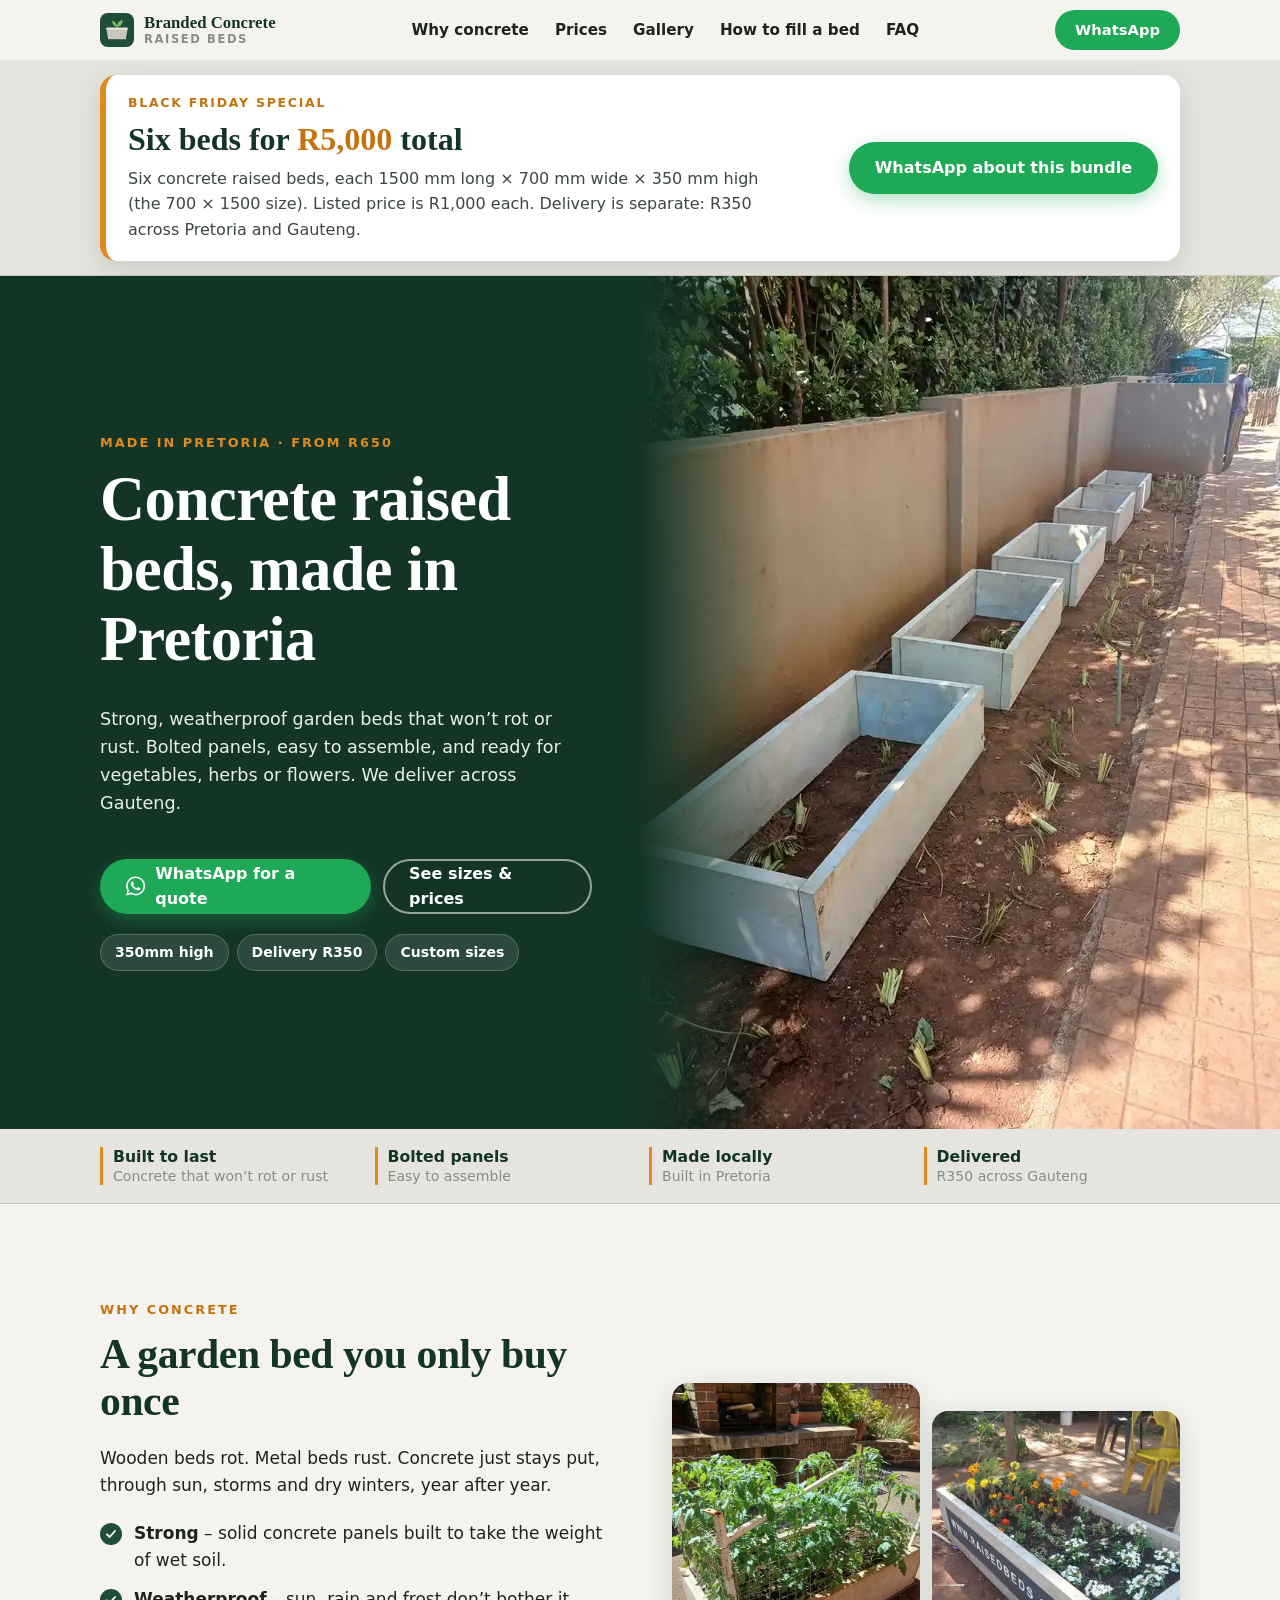
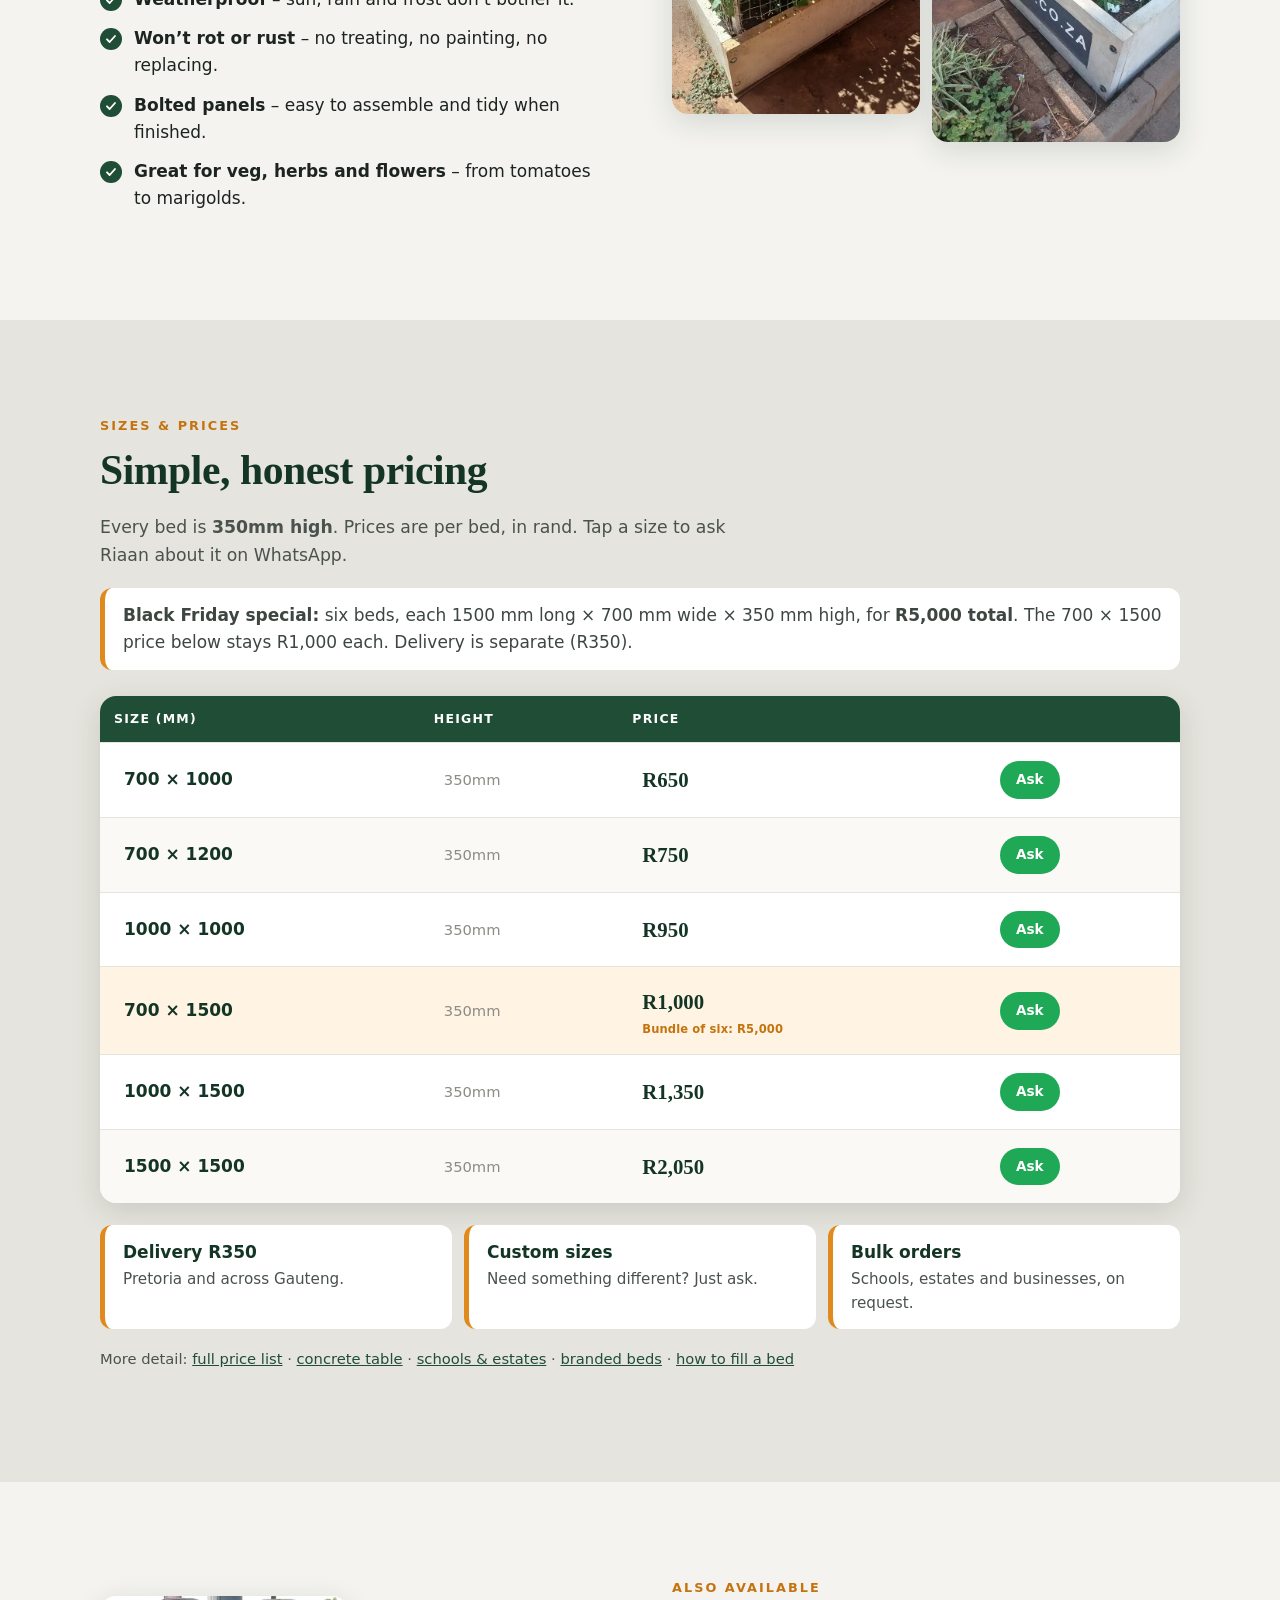
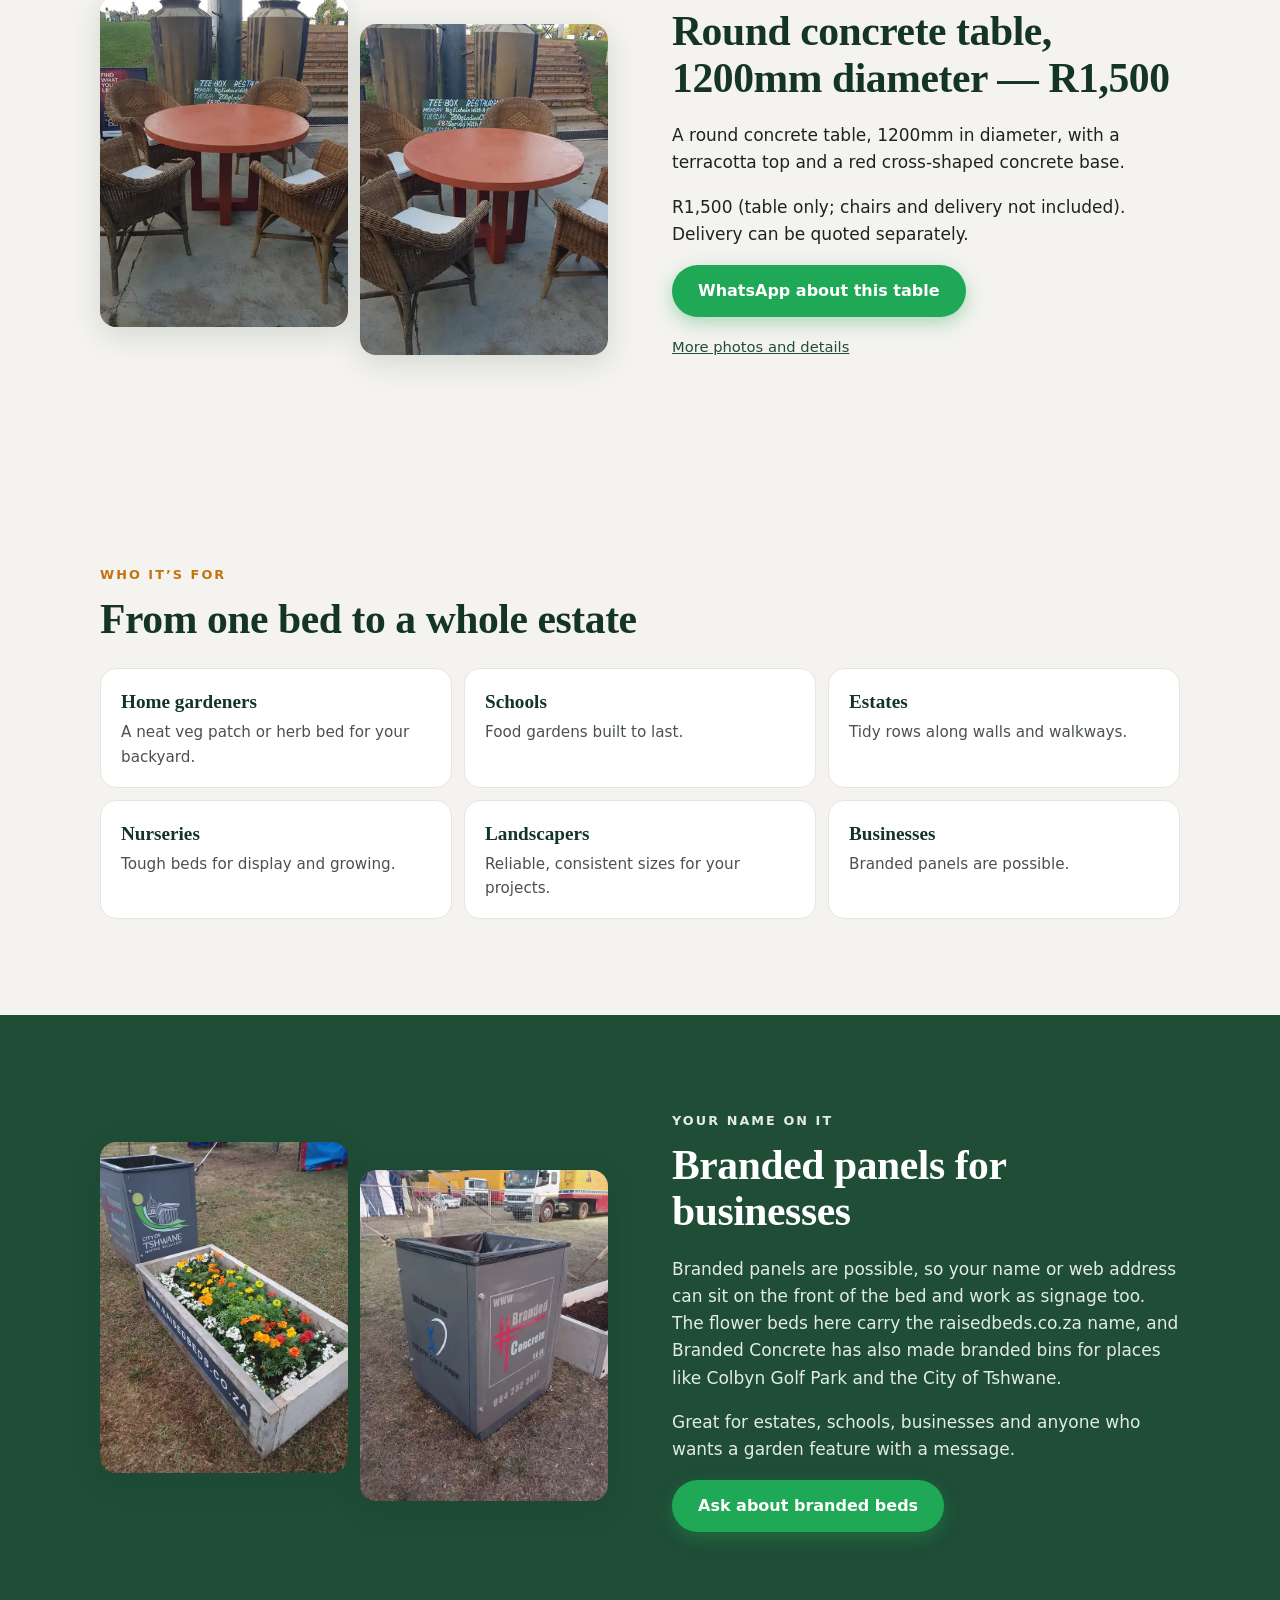
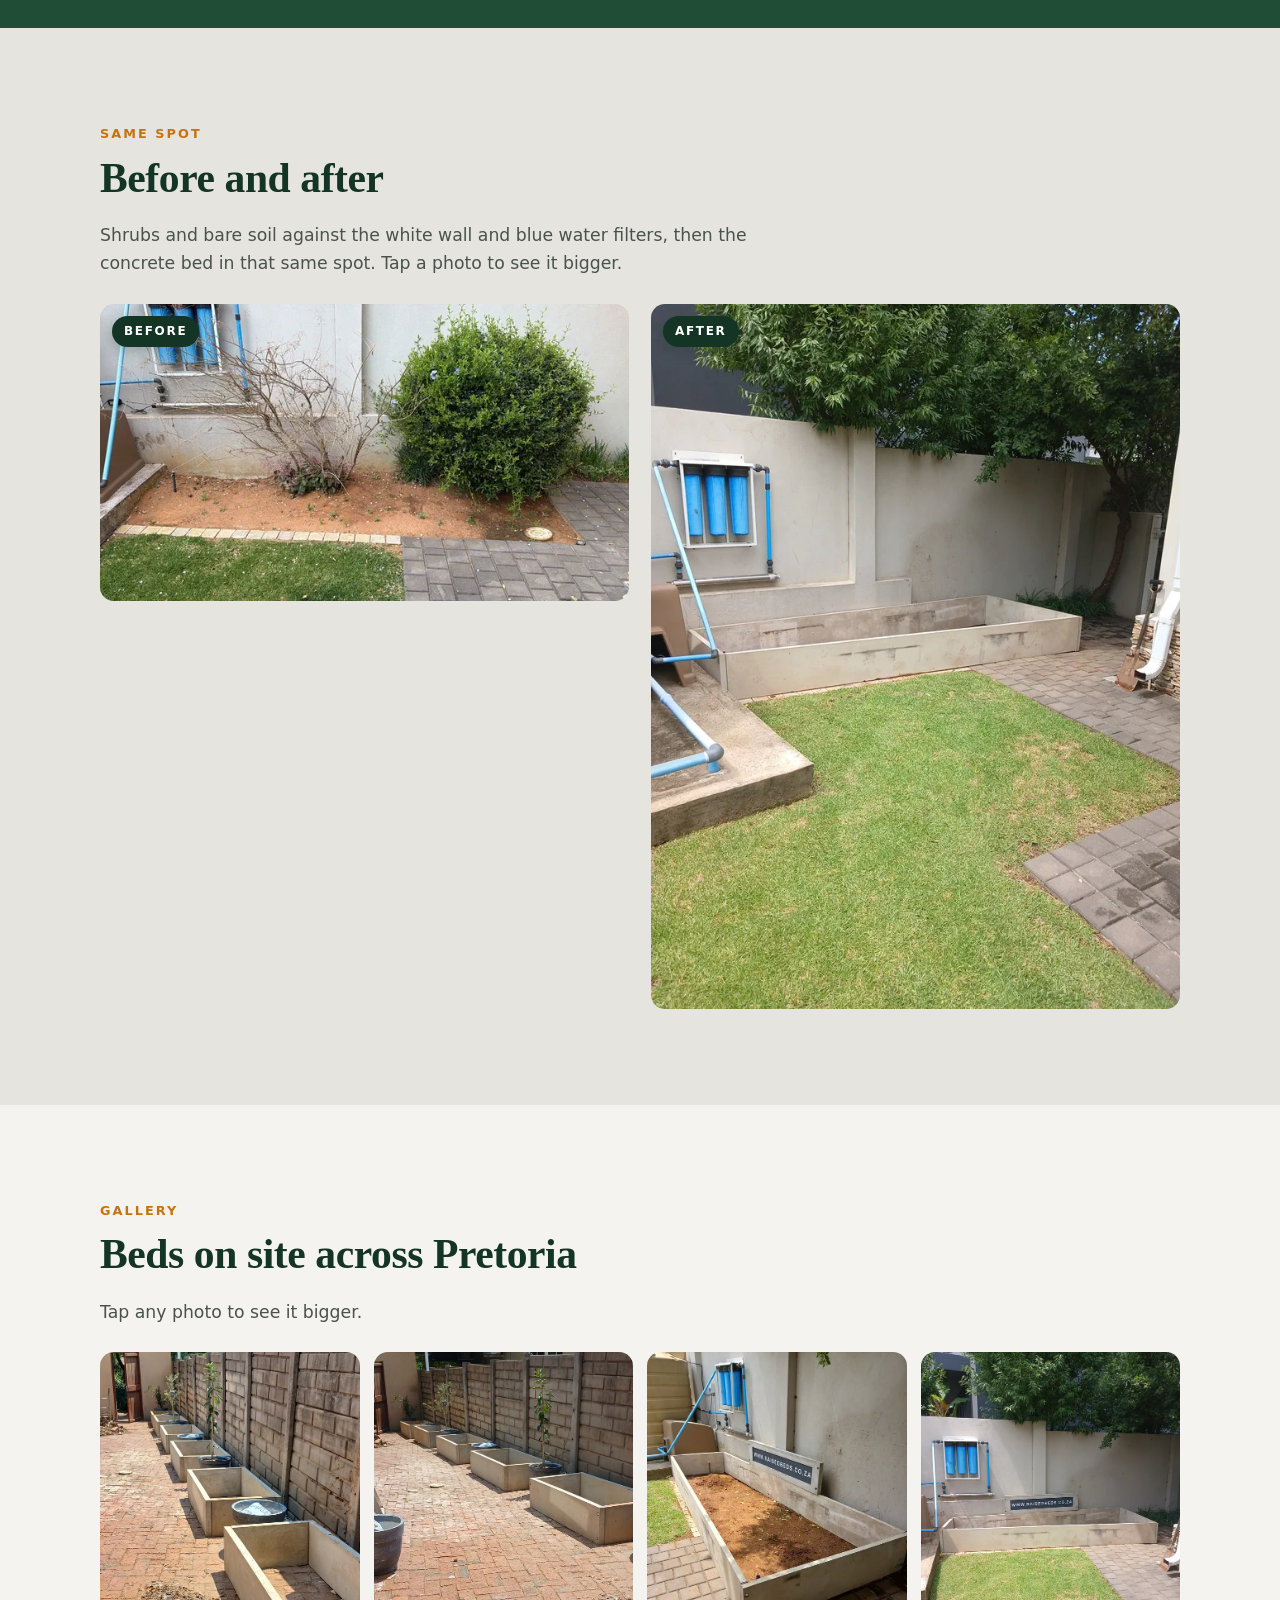
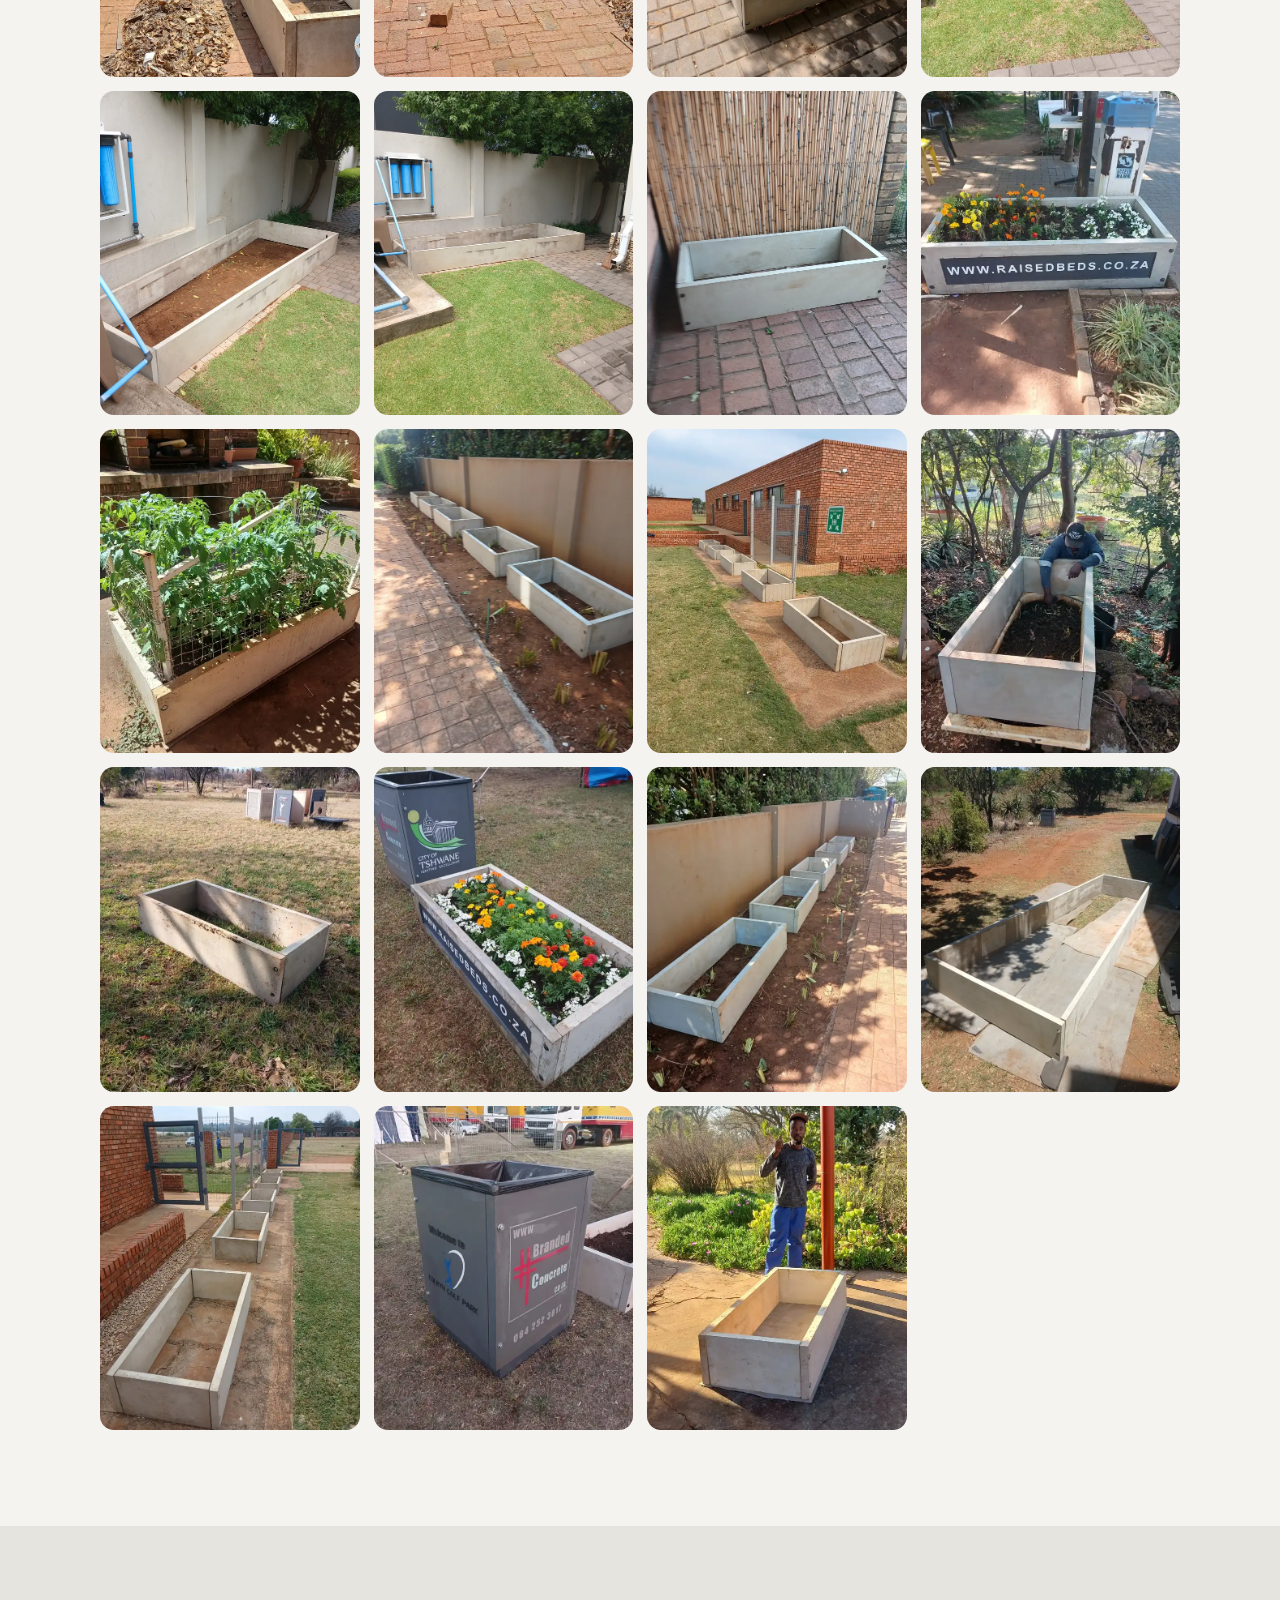
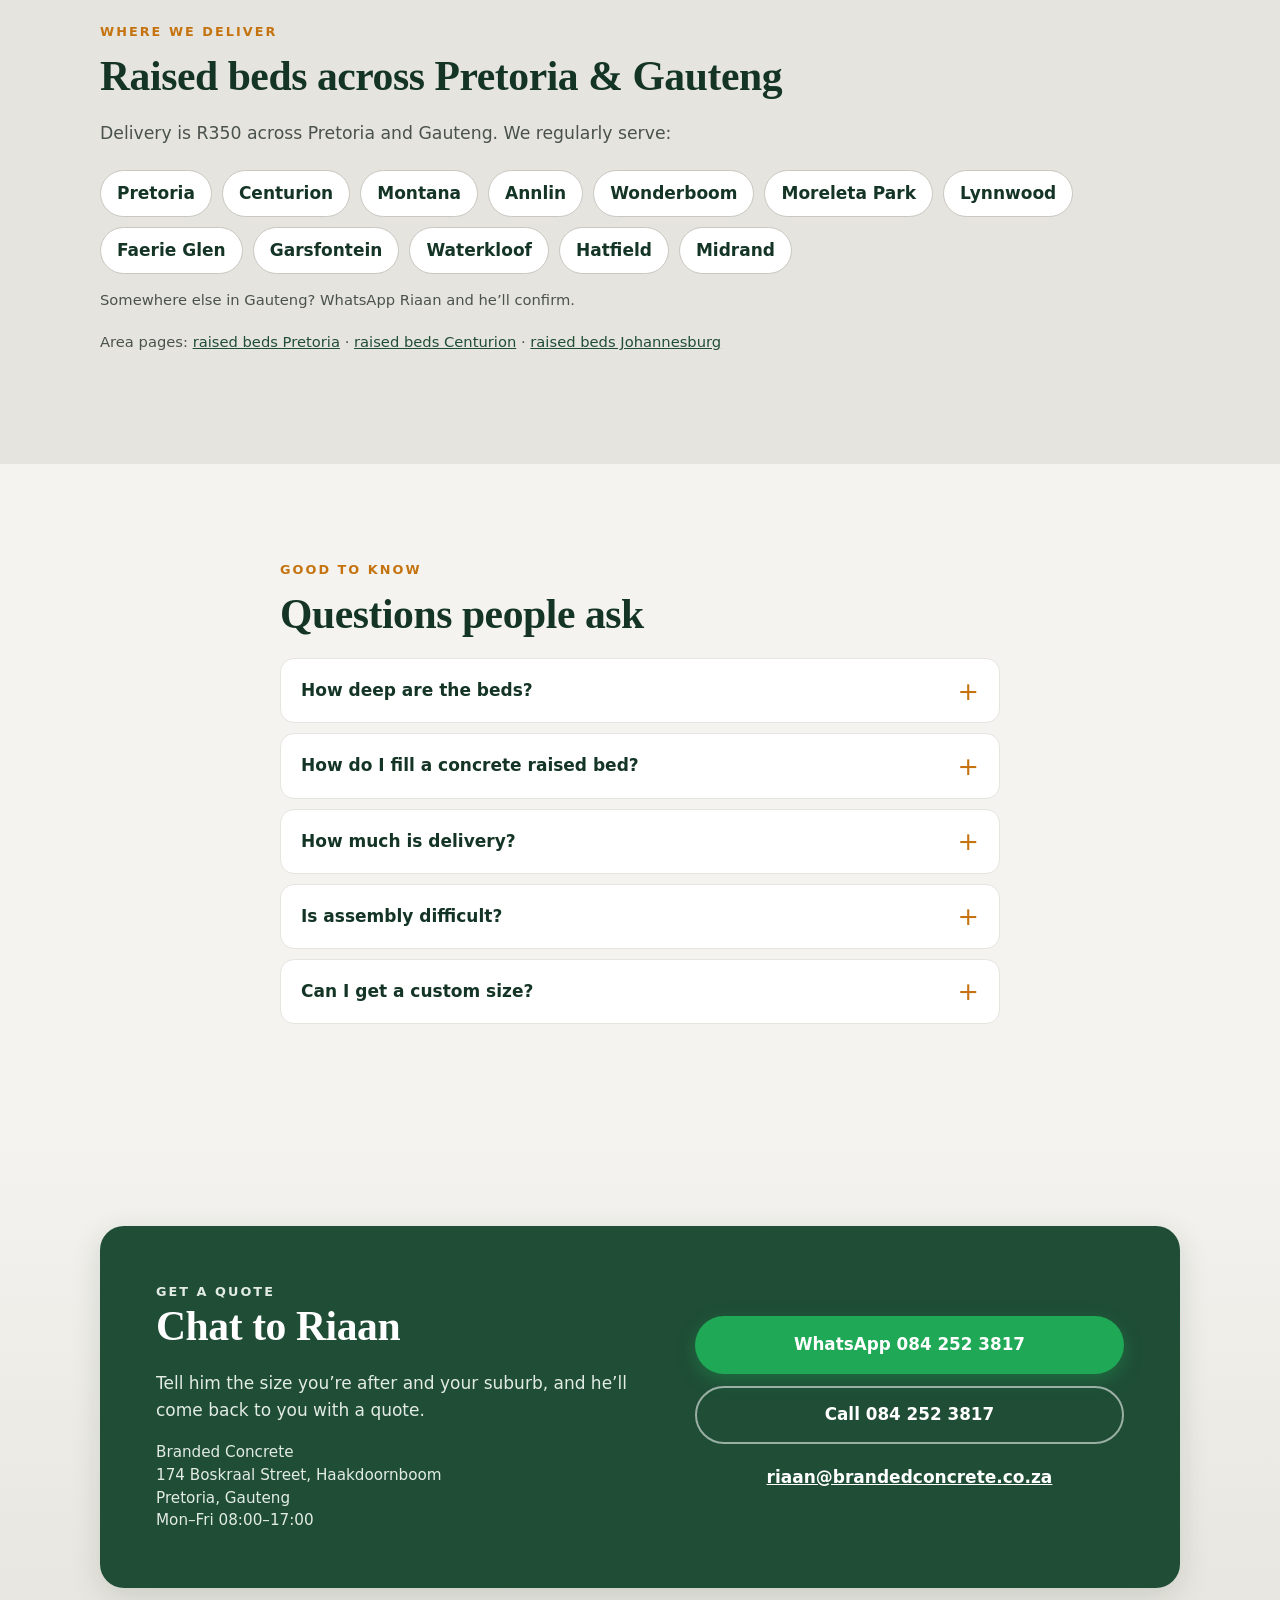
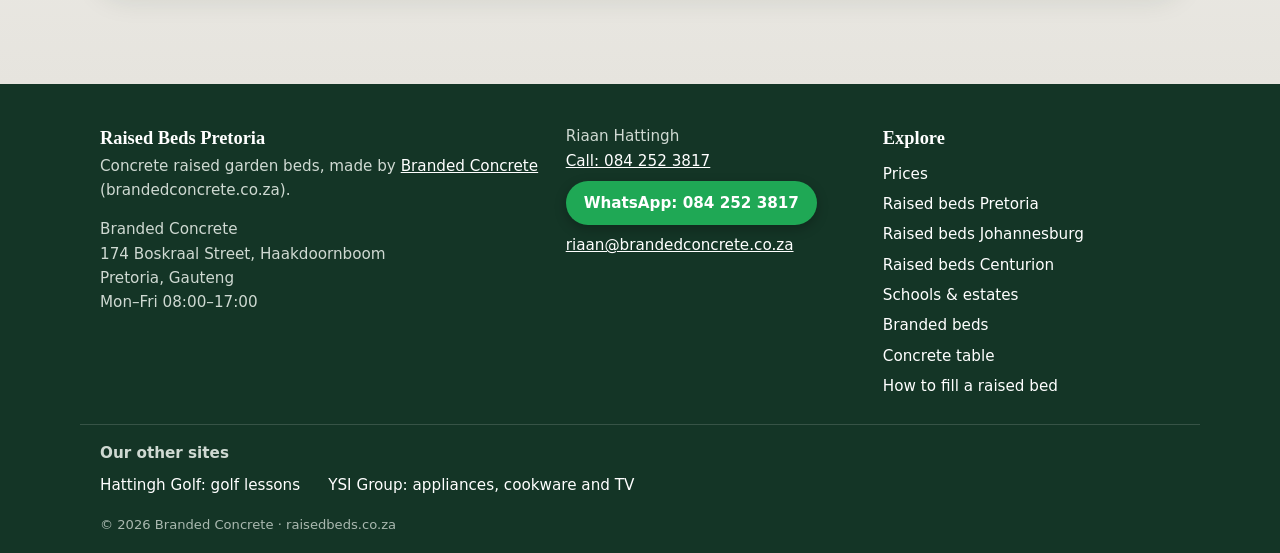
==== commit 237113ff: "Add footer links to Hattingh Golf and the YSI Group shop A small "Our other sites" block at the bott" ====
--- a/index.html
+++ b/index.html
@@ -381,6 +381,13 @@
       <ul class="foot-links"><li><a href="/prices/">Prices</a></li><li><a href="/raised-beds-pretoria/">Raised beds Pretoria</a></li><li><a href="/raised-beds-johannesburg/">Raised beds Johannesburg</a></li><li><a href="/raised-beds-centurion/">Raised beds Centurion</a></li><li><a href="/schools-and-estates/">Schools &amp; estates</a></li><li><a href="/branded-beds/">Branded beds</a></li><li><a href="/concrete-table/">Concrete table</a></li><li><a href="/how-to-fill-a-raised-bed/">How to fill a raised bed</a></li></ul>
     </nav>
   </div>
+  <nav class="wrap other-sites" aria-label="Our other sites">
+    <b>Our other sites</b>
+    <ul class="foot-links other-sites-list">
+      <li><a href="https://www.hattinghgolf.com">Hattingh Golf: golf lessons</a></li>
+      <li><a href="https://www.ysigroup.co.za">YSI Group: appliances, cookware and TV</a></li>
+    </ul>
+  </nav>
   <p class="wrap copy">© <span id="yr">2026</span> Branded Concrete · raisedbeds.co.za</p>
 </footer>
 
--- a/styles.css
+++ b/styles.css
@@ -174,6 +174,10 @@
 .foot-wa:hover{background:var(--wa-d)}
 .foot b{color:#fff;font-family:var(--serif);font-size:1.15rem}
 .copy{margin-top:26px;padding-top:16px;border-top:1px solid rgba(255,255,255,.15);font-size:.82rem;opacity:.8}
+.other-sites{margin-top:26px;padding-top:16px;border-top:1px solid rgba(255,255,255,.15)}
+.other-sites b{display:block}
+.other-sites-list{display:flex;flex-wrap:wrap;gap:8px 28px}
+.other-sites + .copy{margin-top:16px;padding-top:0;border-top:none}
 
 /* sticky whatsapp */
 .fab{transition:opacity .25s,transform .25s;position:fixed;right:16px;bottom:calc(16px + env(safe-area-inset-bottom));z-index:60;background:var(--wa);color:#fff;text-decoration:none;font-weight:800;display:flex;align-items:center;gap:8px;padding:0 20px 0 16px;height:56px;border-radius:999px;box-shadow:0 8px 24px rgba(0,0,0,.28)}
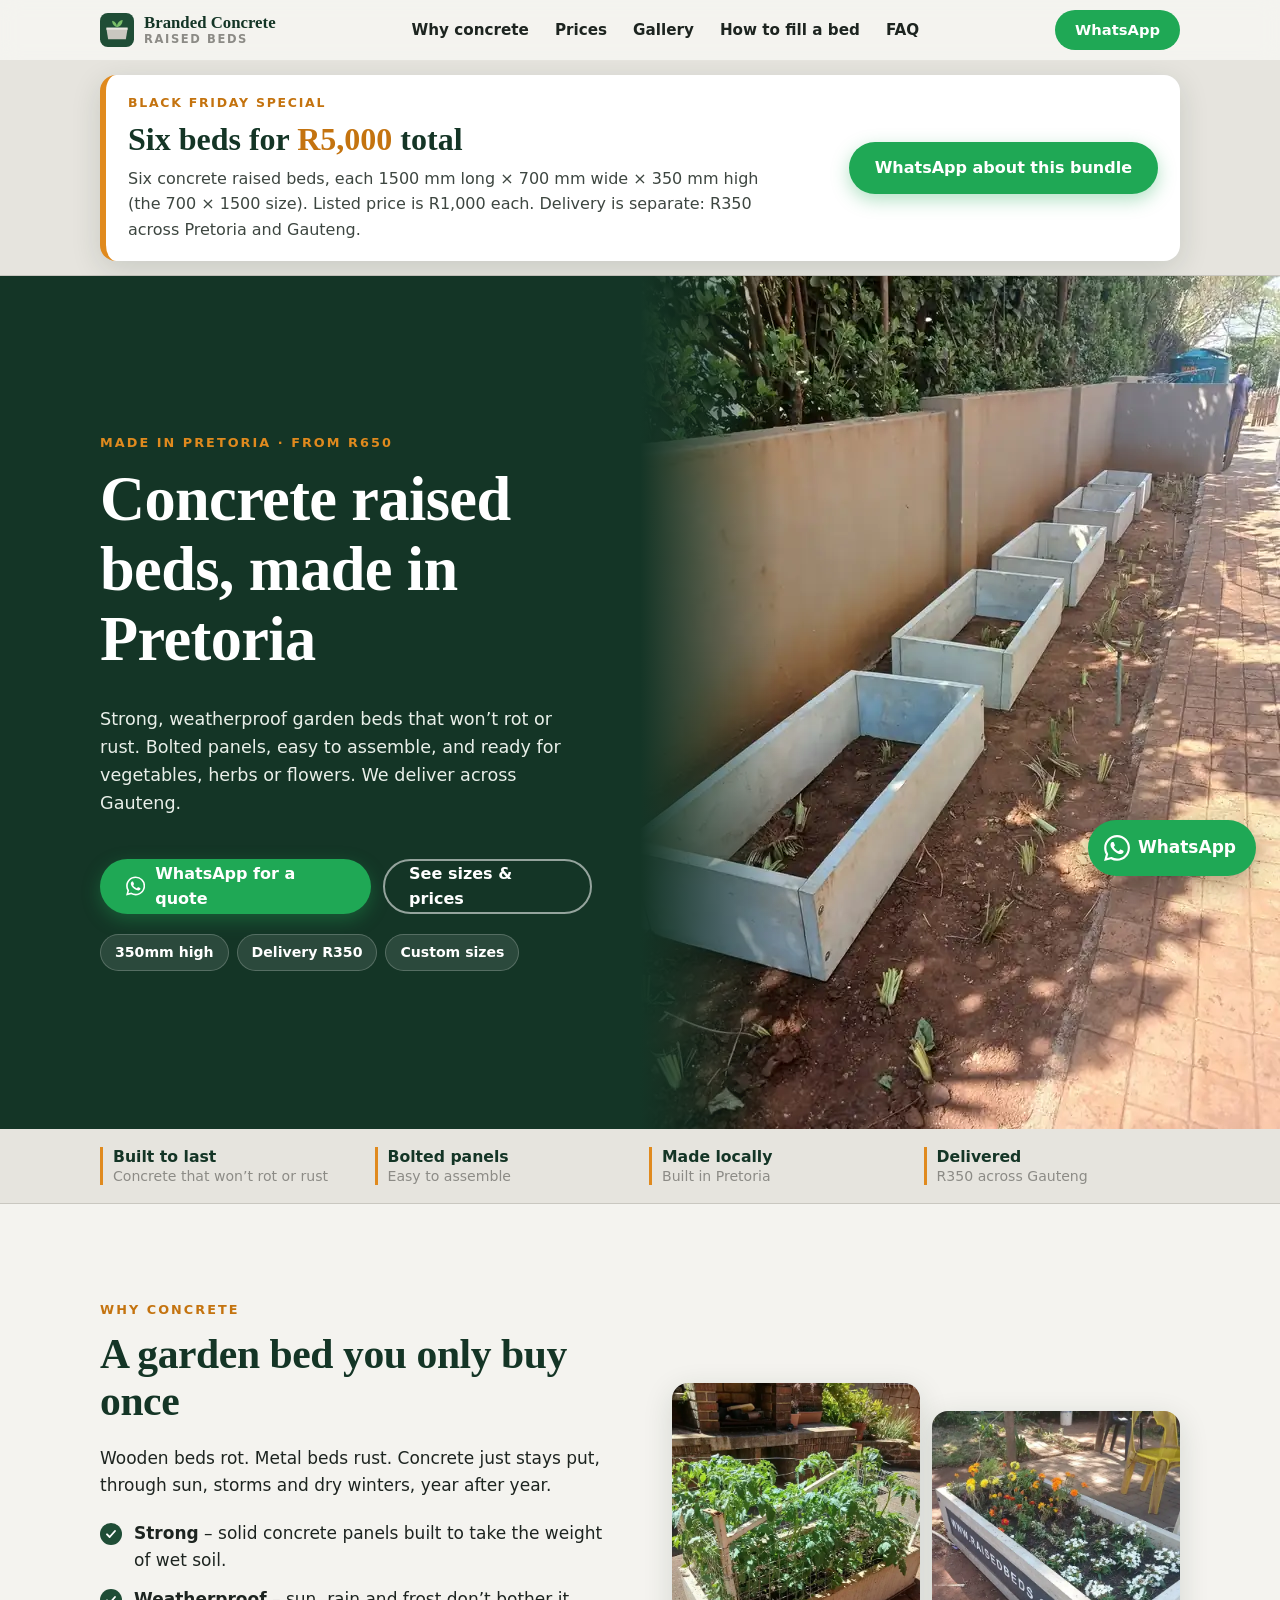
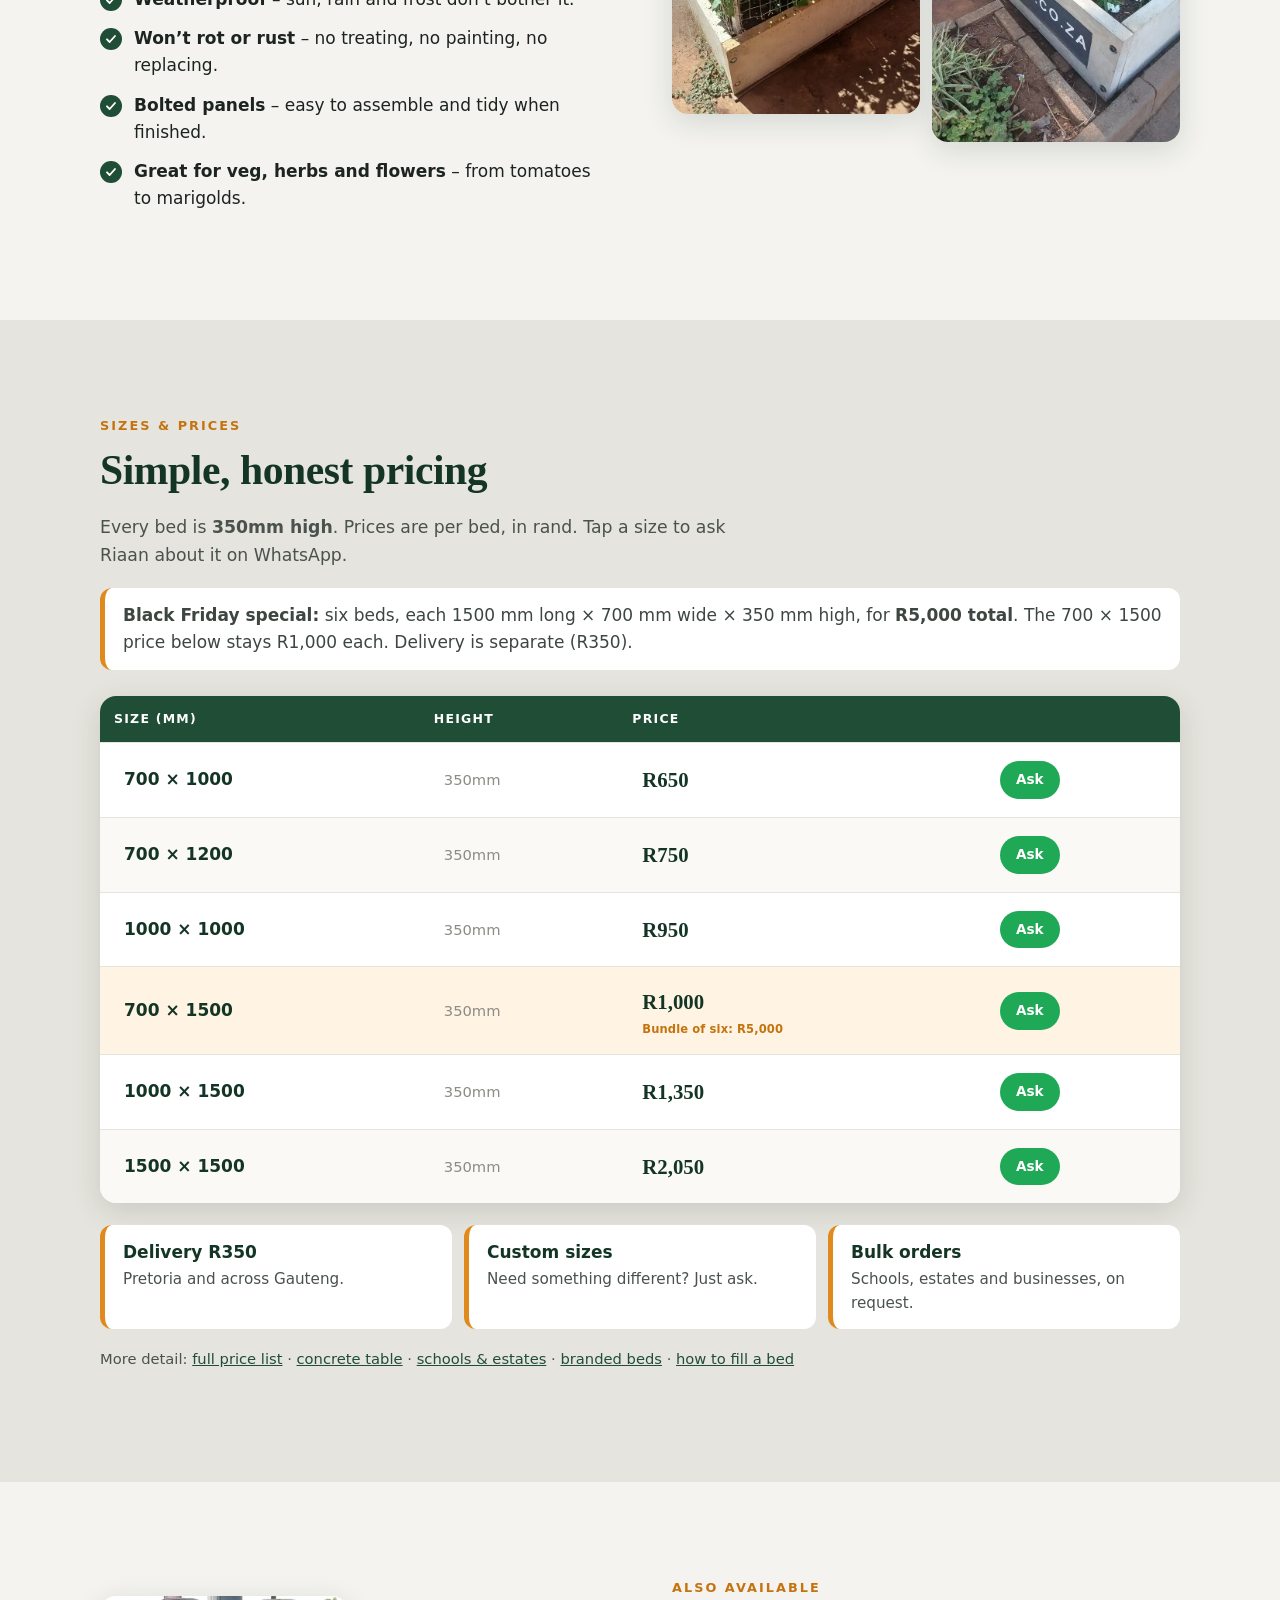
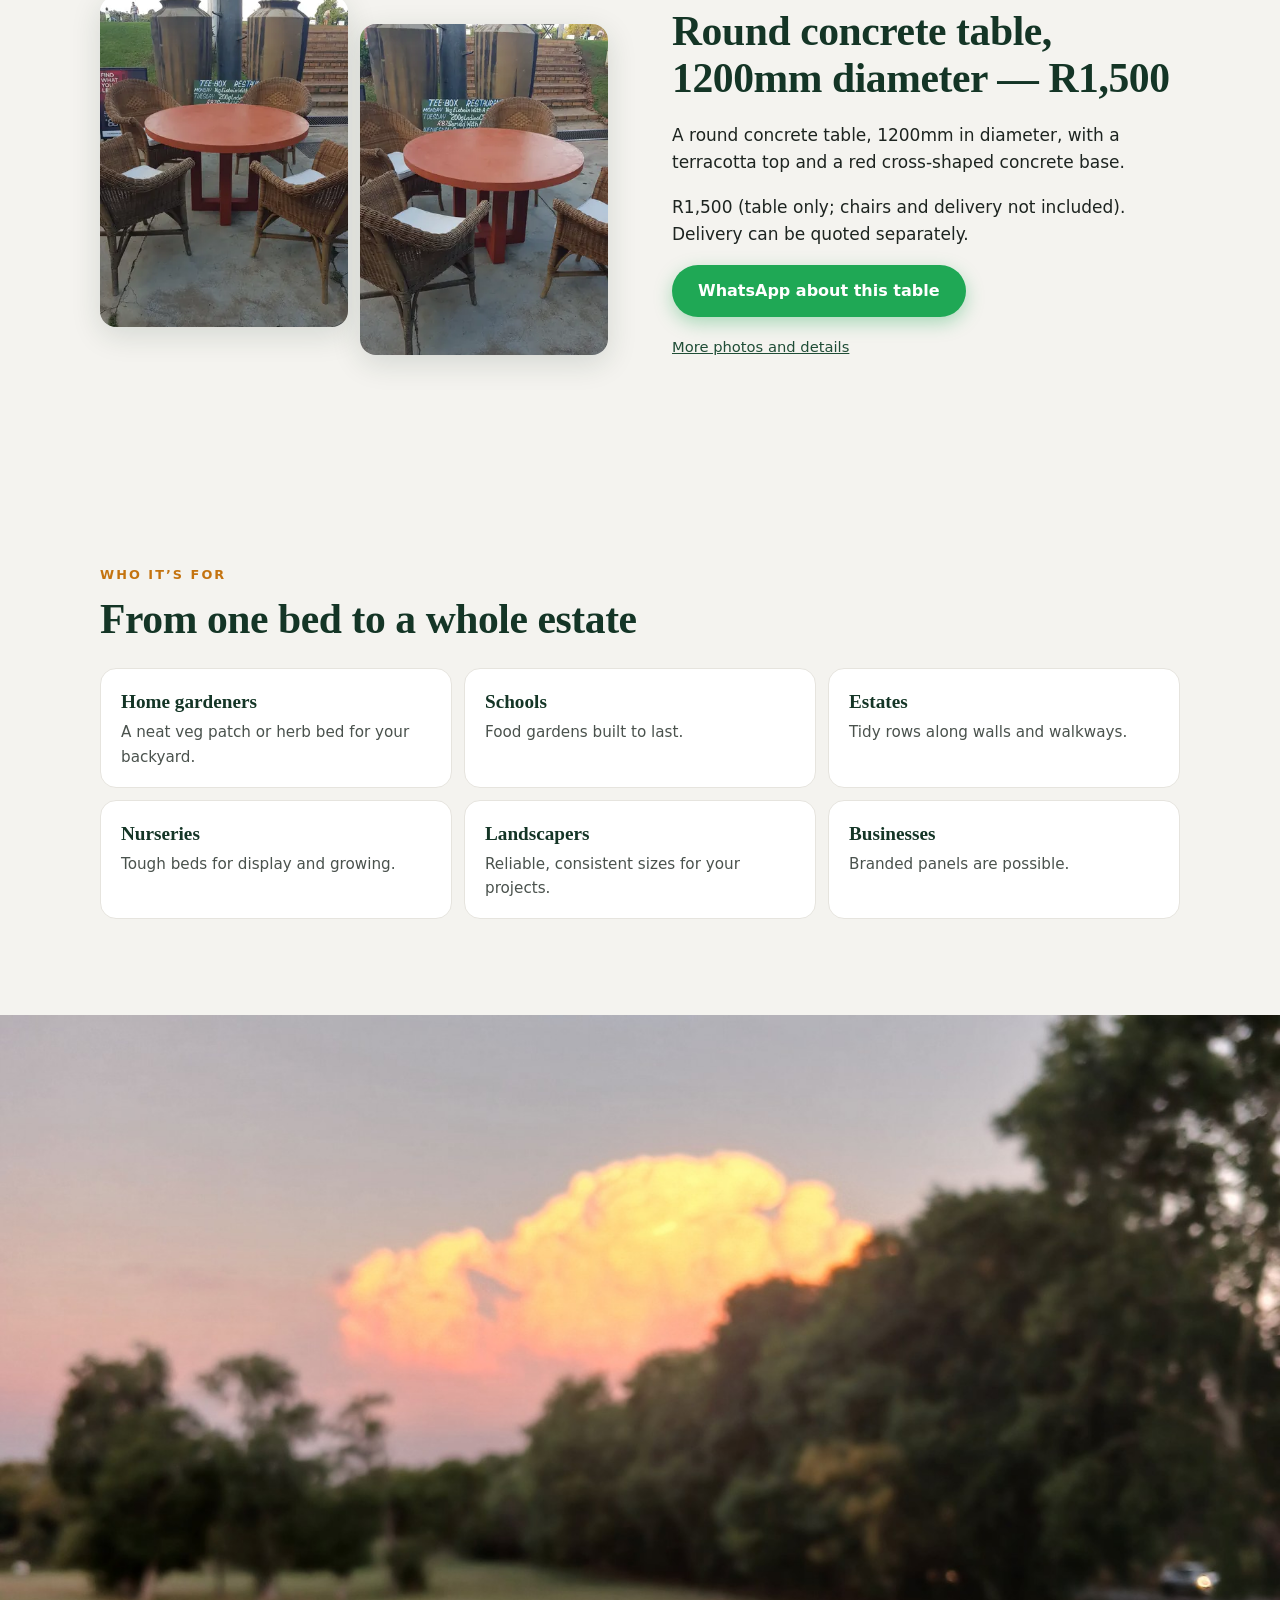
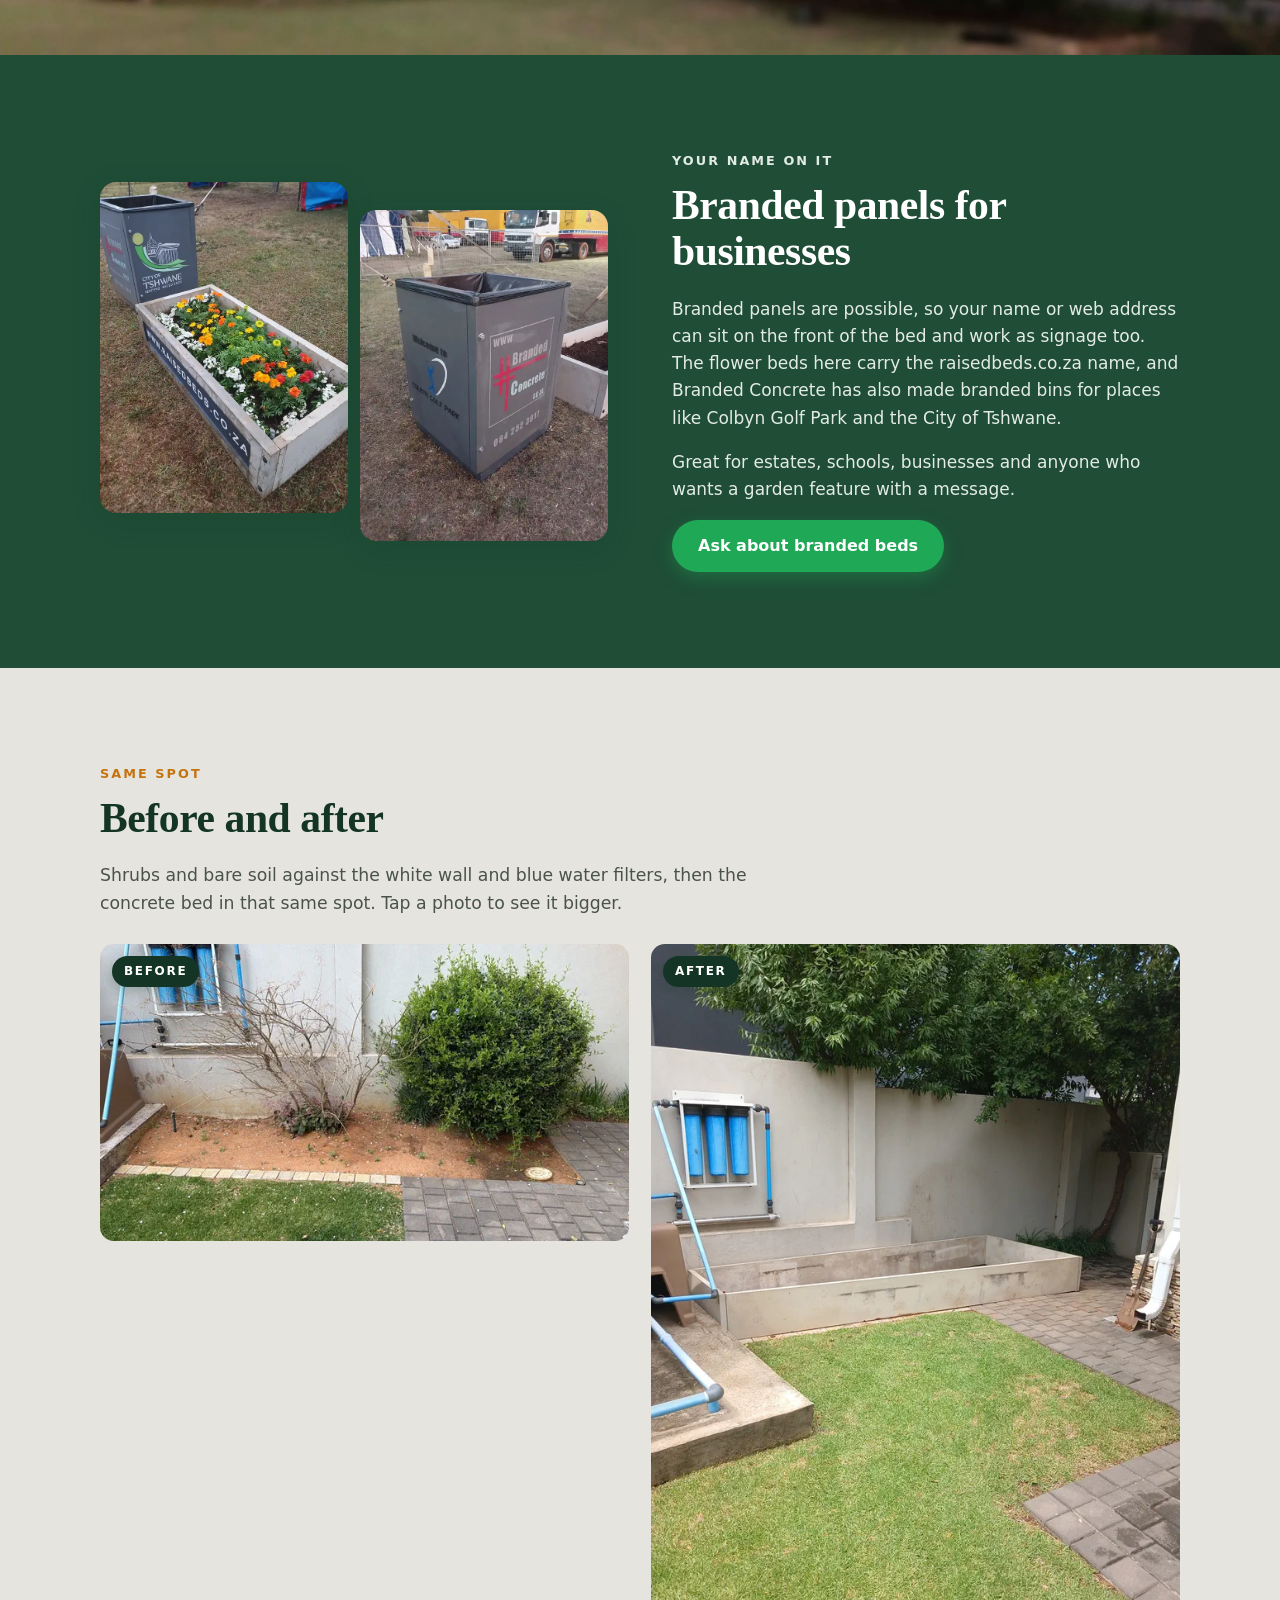
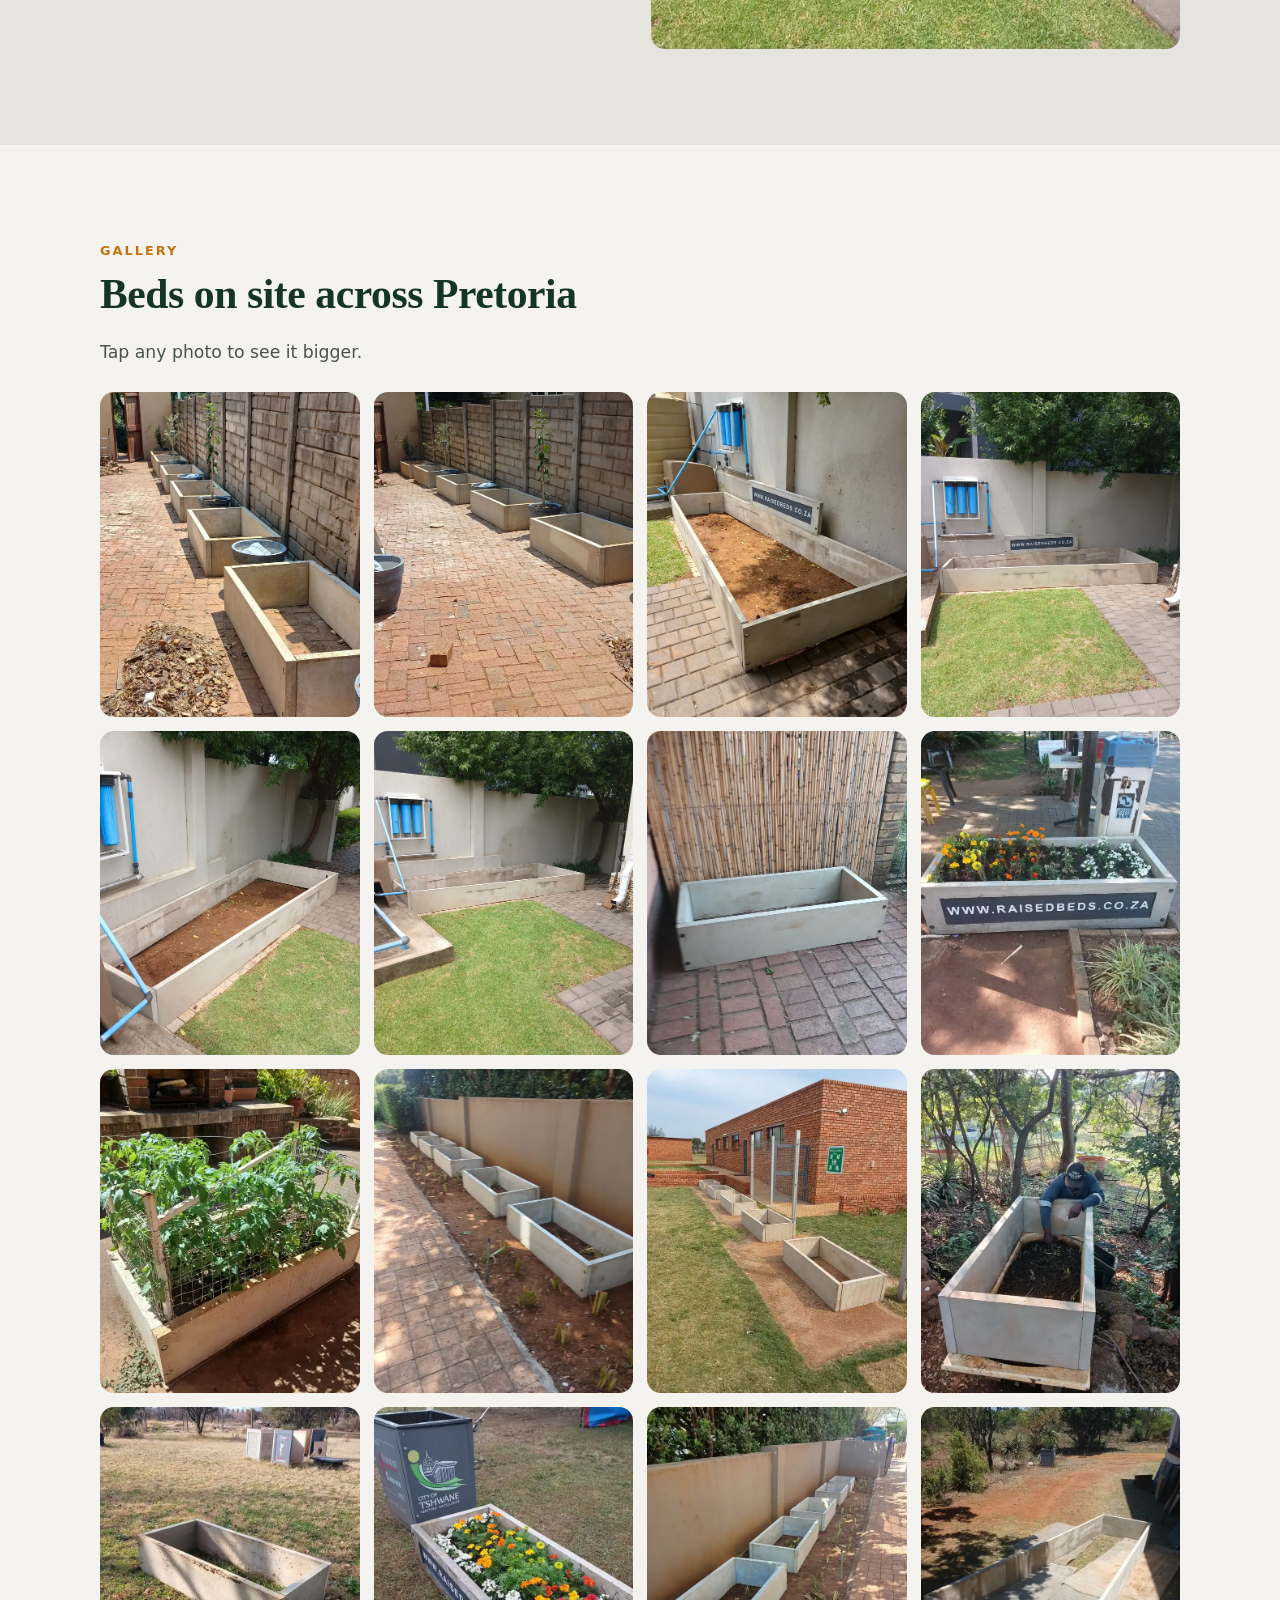
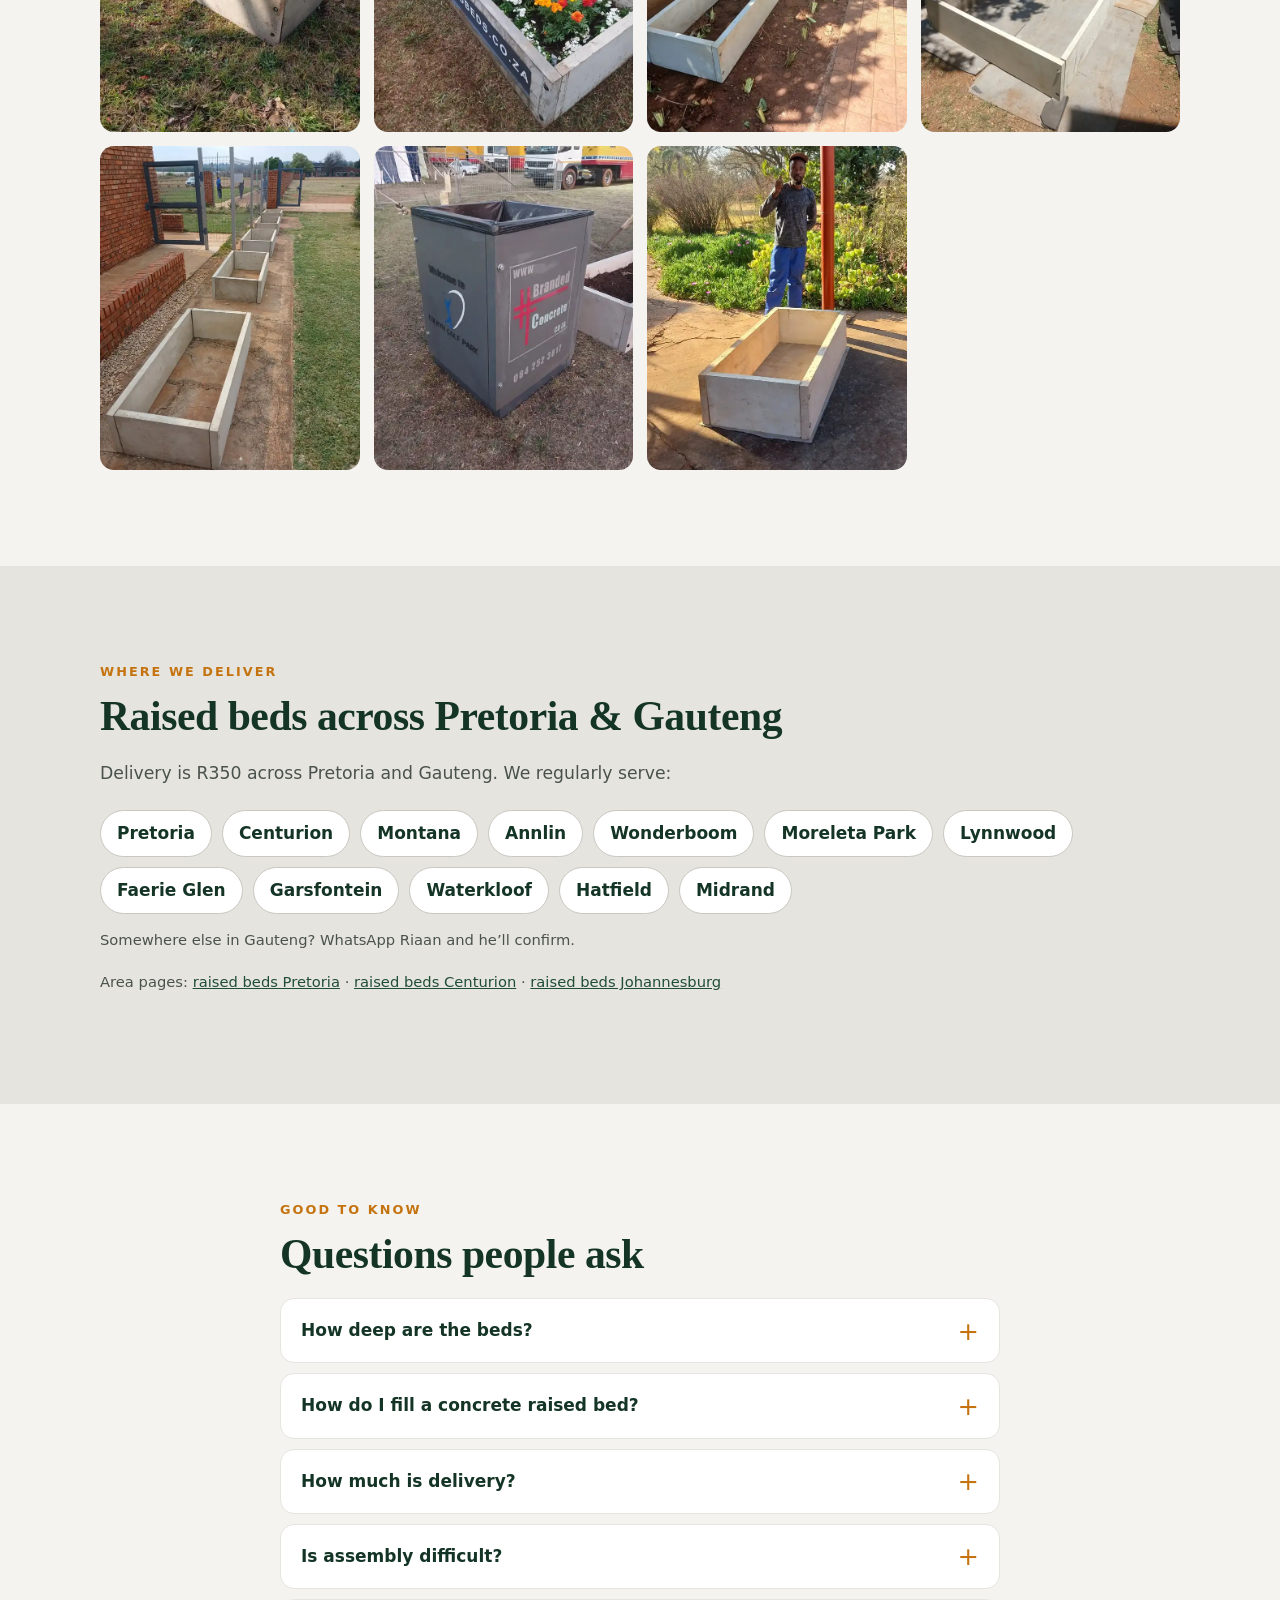
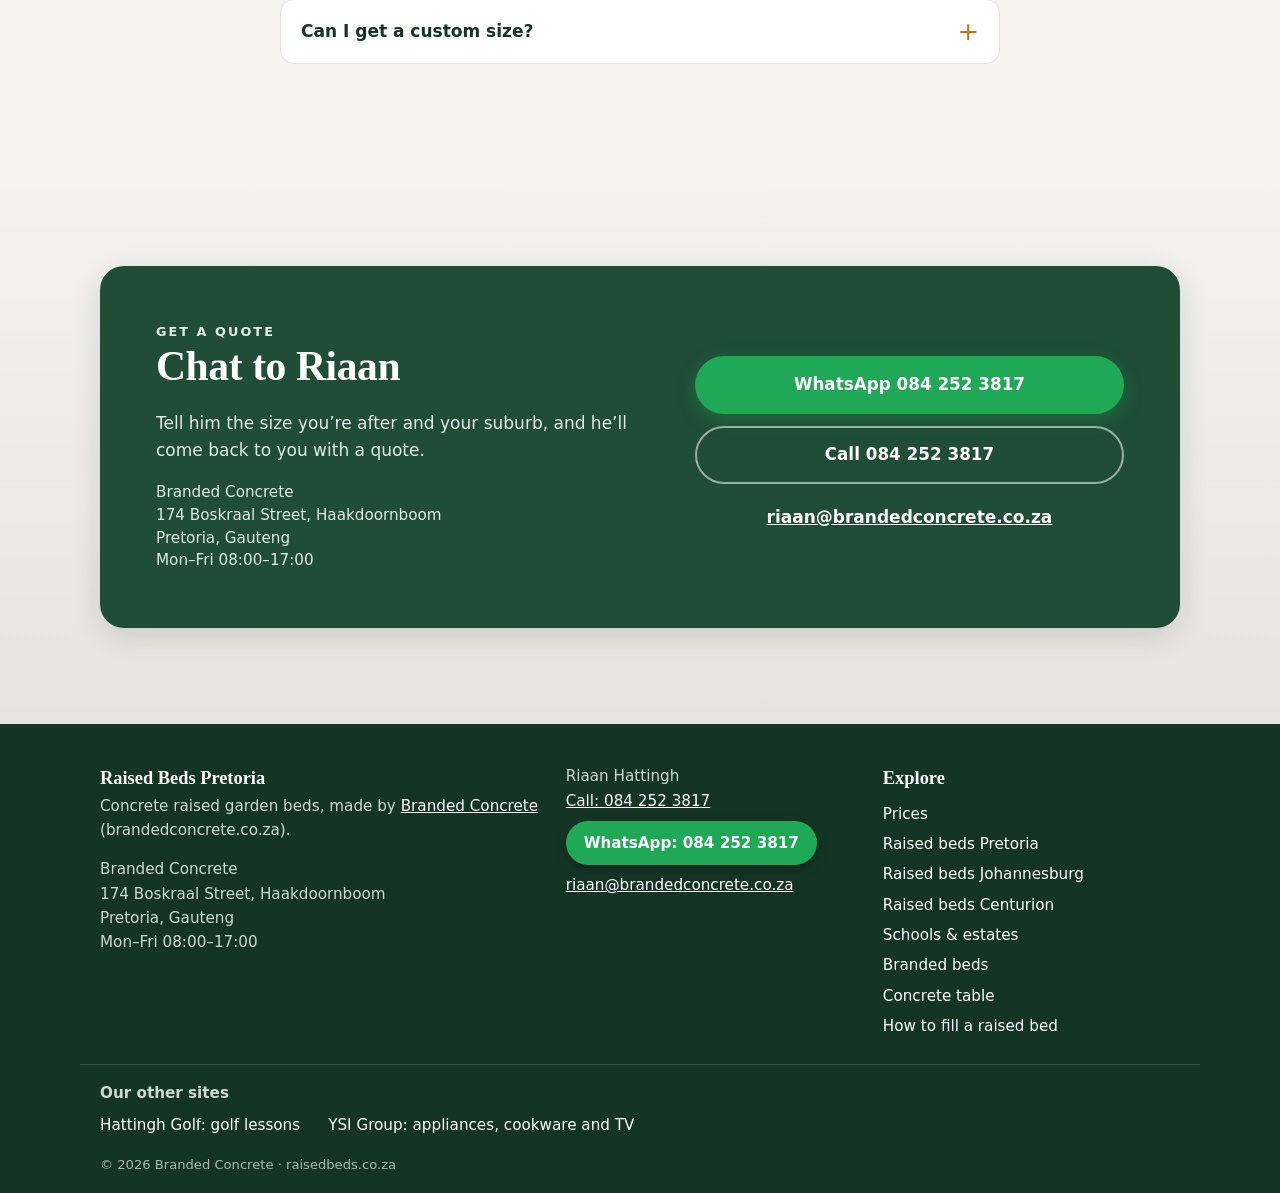
==== commit c963fa47: "Draft: add a sunset photo band to the home page Place a web-optimised landscape crop of Riaan's gard" ====
--- a/index.html
+++ b/index.html
@@ -255,6 +255,10 @@
   </div>
 </section>
 
+<figure class="scenic-band">
+  <img src="img/sunset-over-the-garden.jpg" width="1600" height="800" alt="Sunset over the garden" loading="lazy">
+</figure>
+
 <section class="section dark" id="branded">
   <div class="wrap split rev">
     <div class="photo-pair">
--- a/styles.css
+++ b/styles.css
@@ -114,6 +114,10 @@
 .chips b{font-family:var(--serif);font-size:1.2rem;color:var(--green-d)}
 .chips span{color:#4a524d;font-size:.95rem}
 .dark p{color:#e3ebe5}
+
+/* mid-page scenic band */
+.scenic-band{margin:0;padding:0;line-height:0;background:#1a1814}
+.scenic-band img{width:100%;height:auto;display:block}
 
 /* gallery */
 .gallery{margin-top:26px;display:grid;grid-template-columns:1fr 1fr;gap:10px}
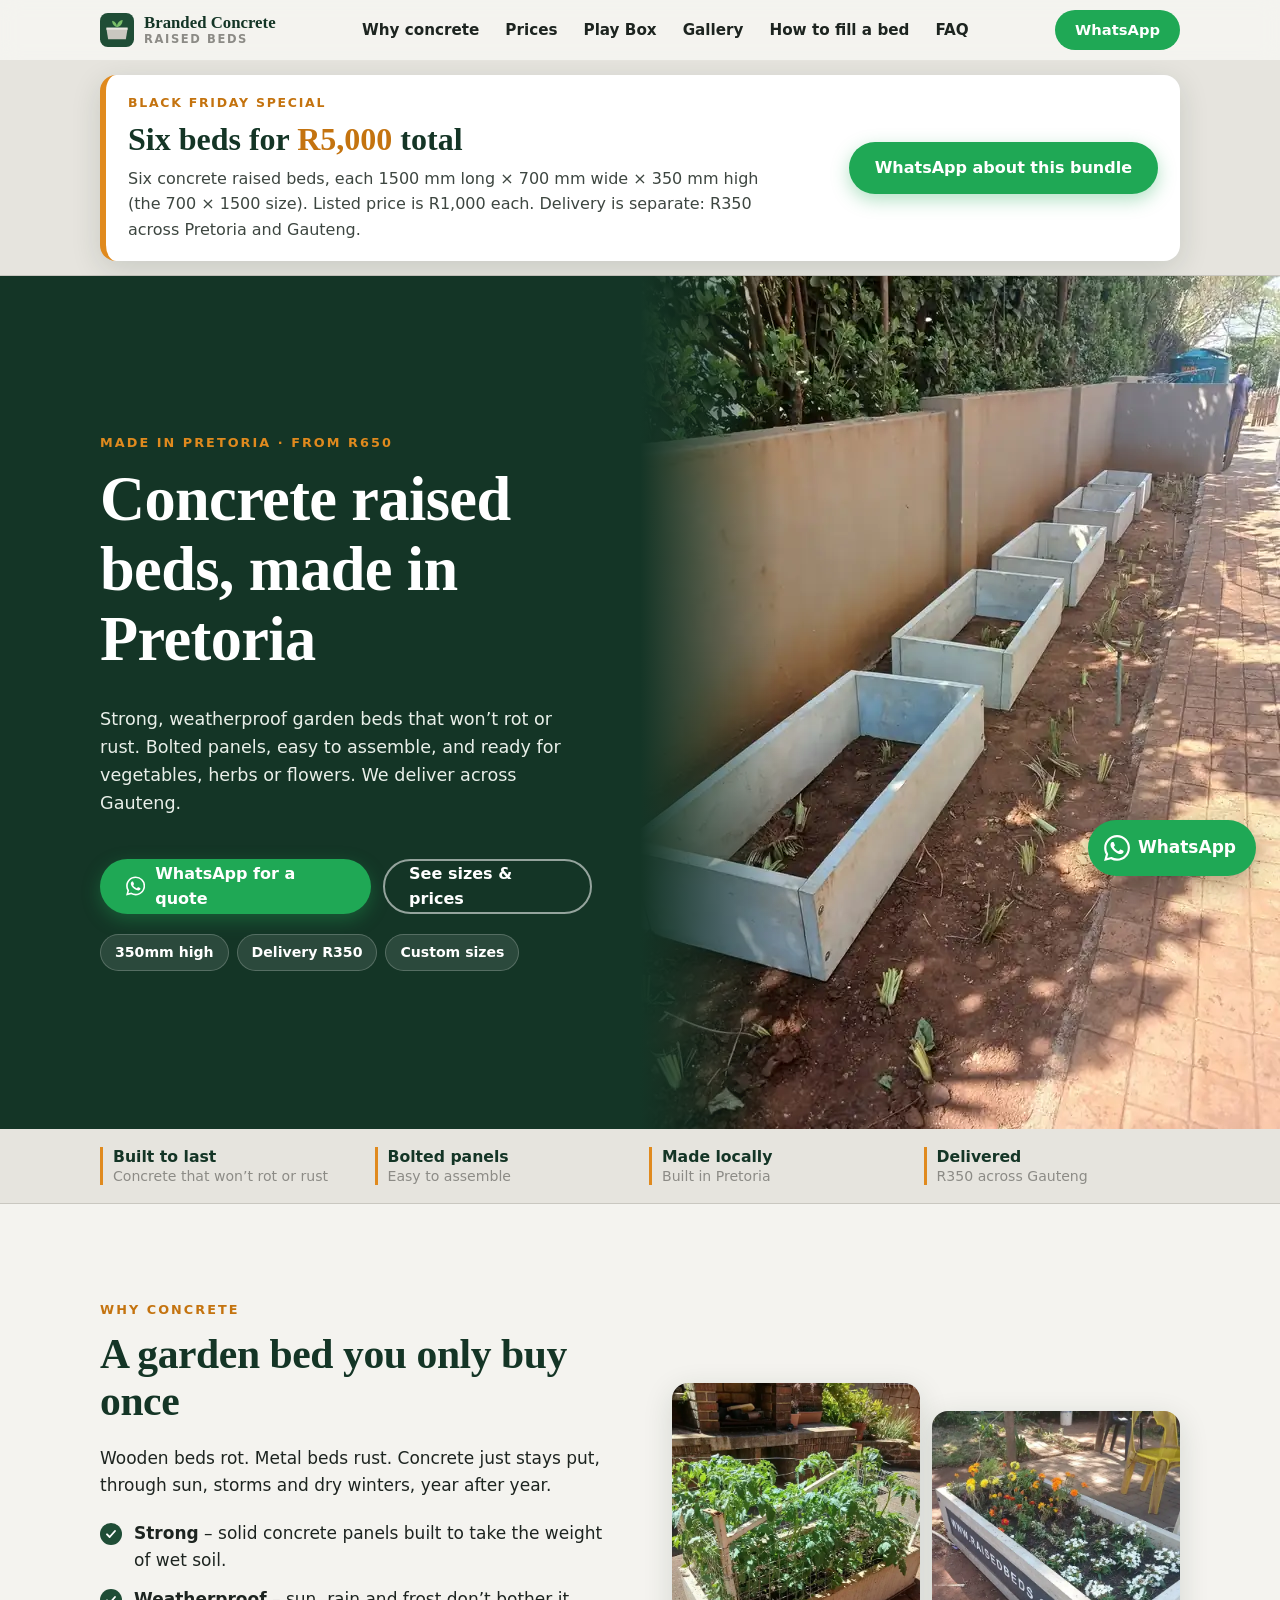
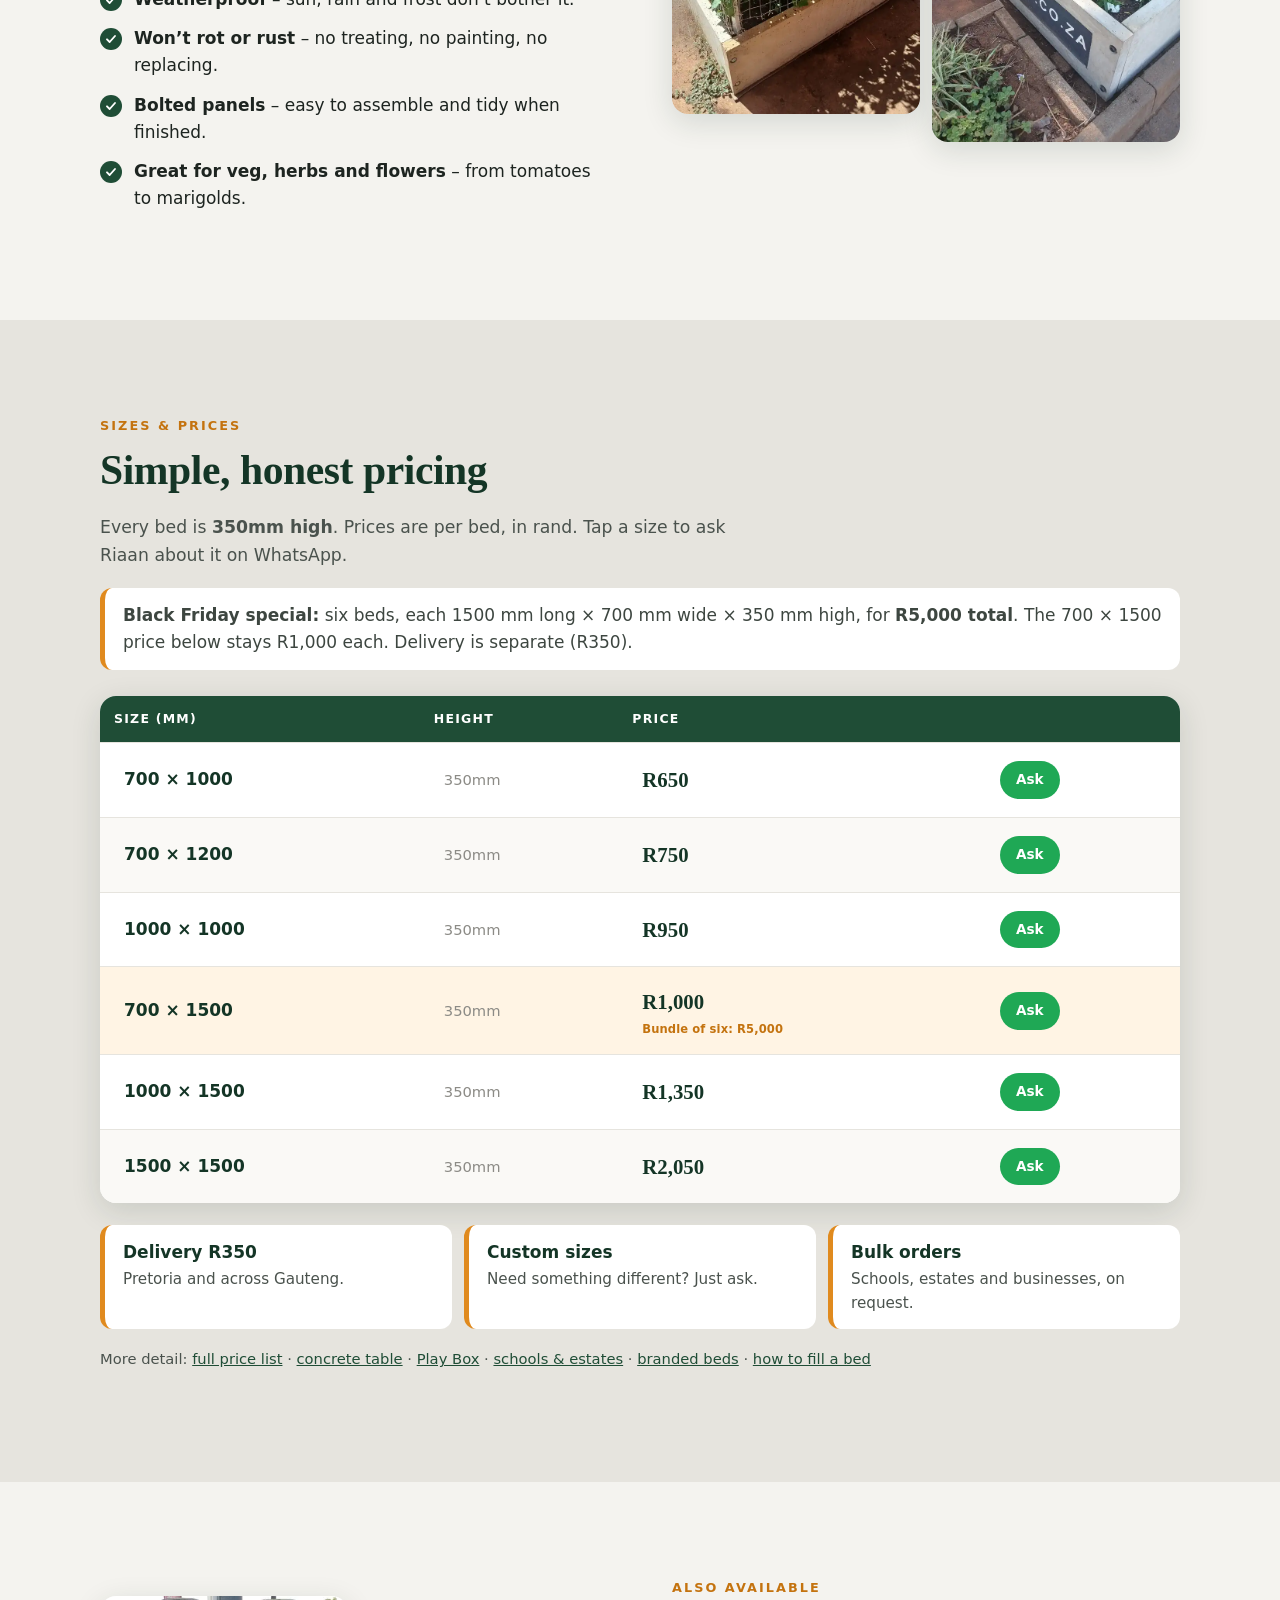
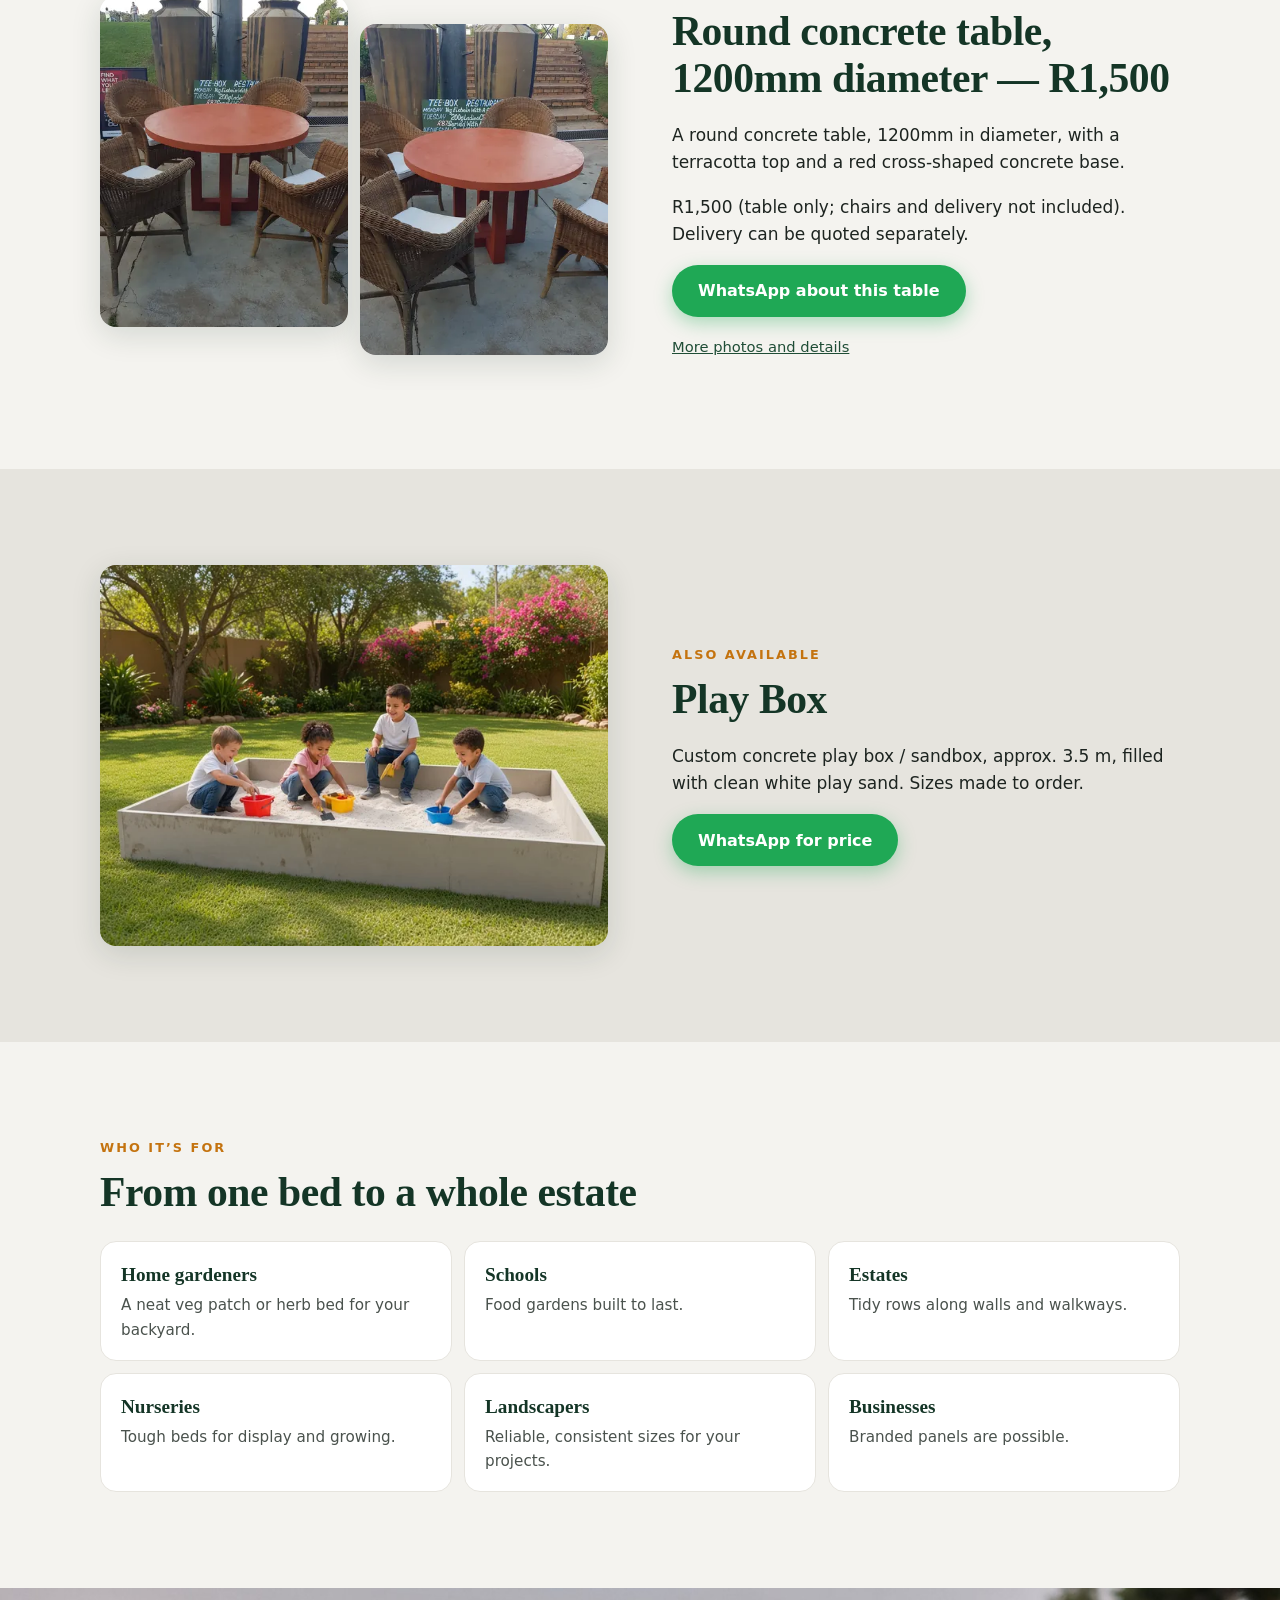
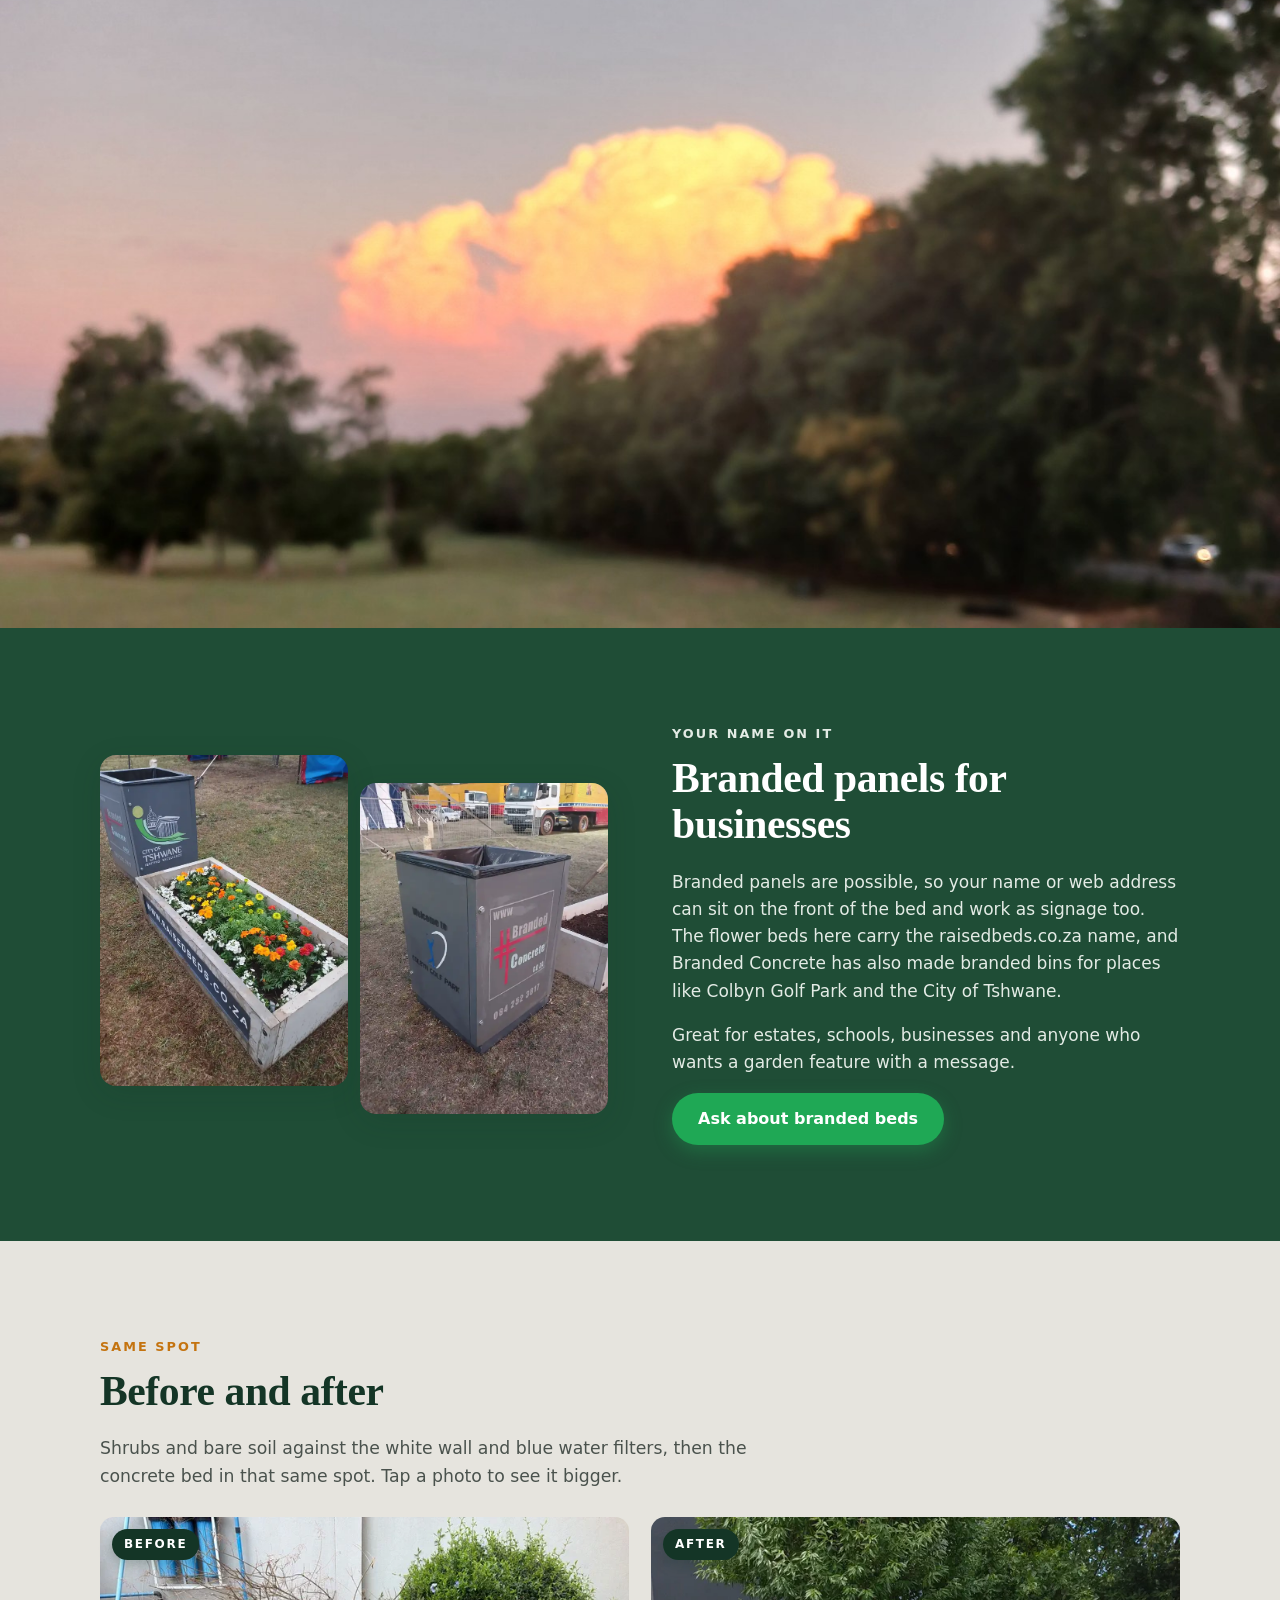
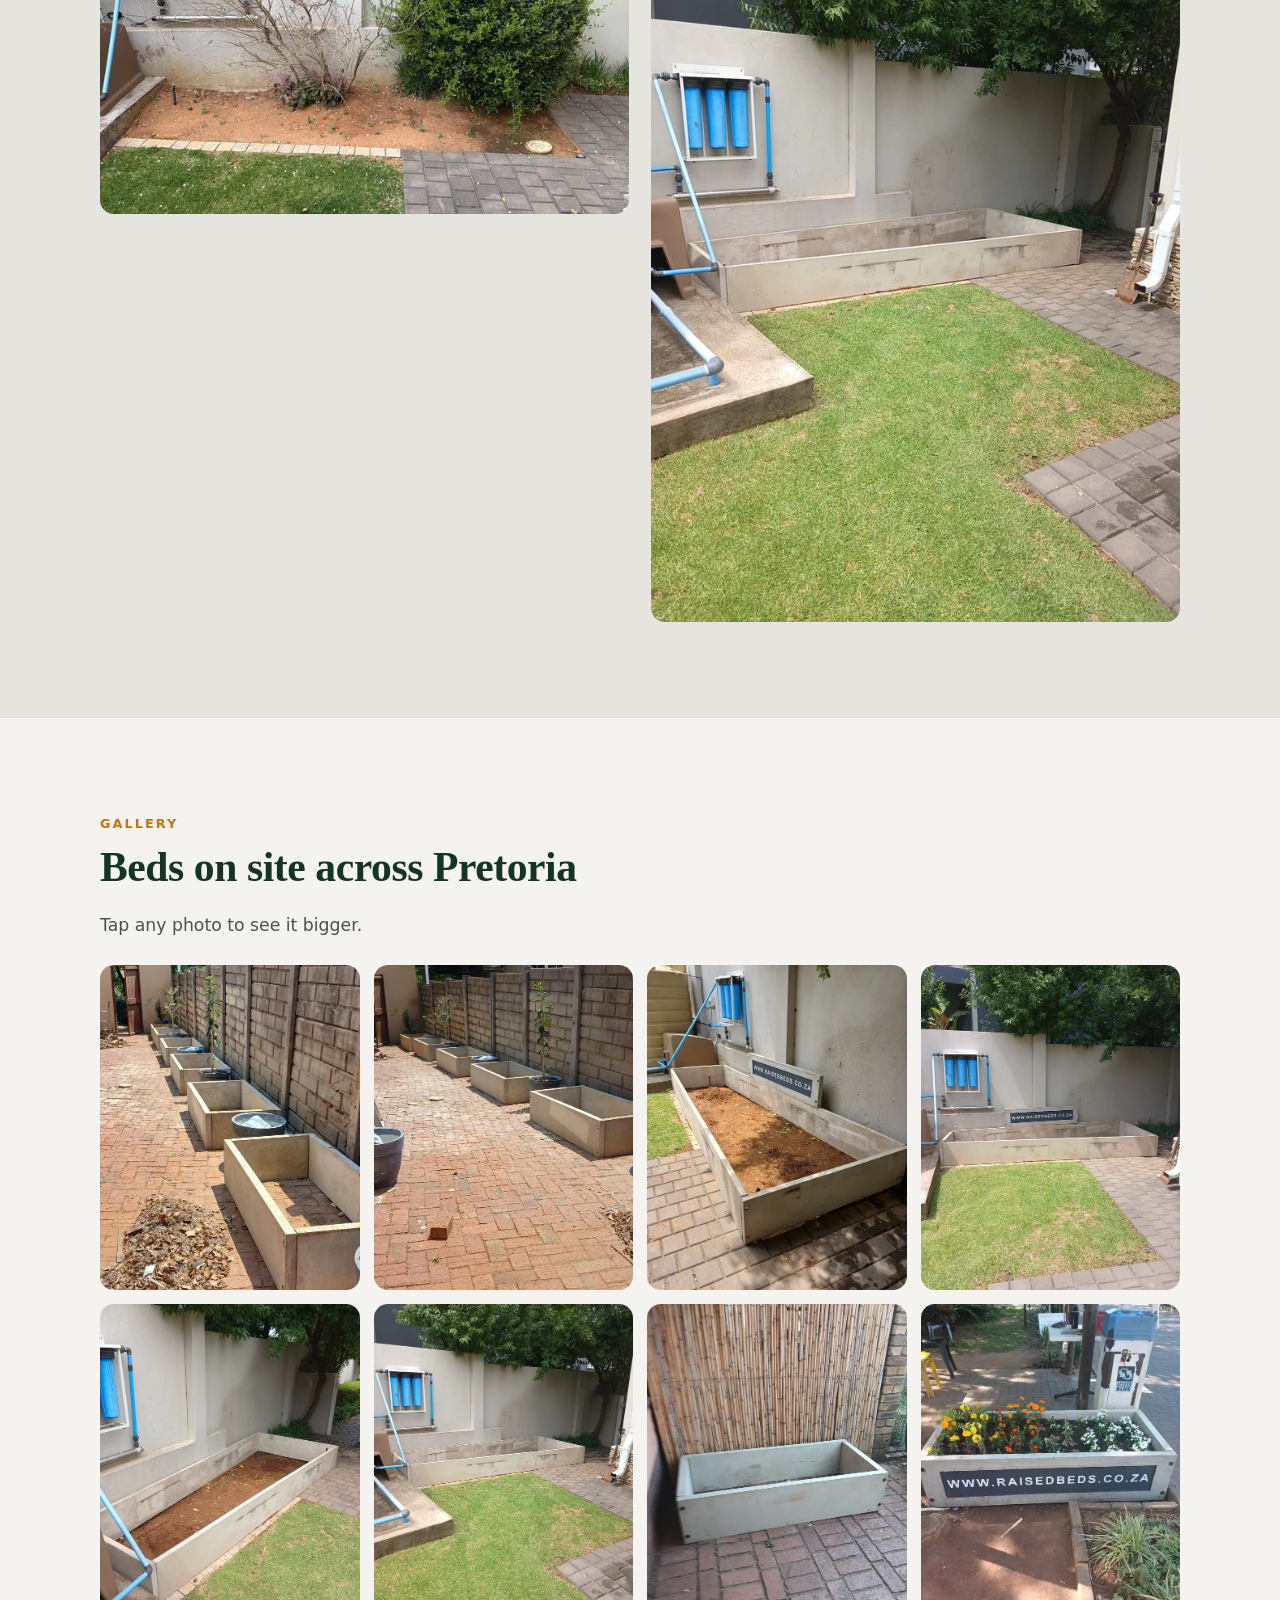
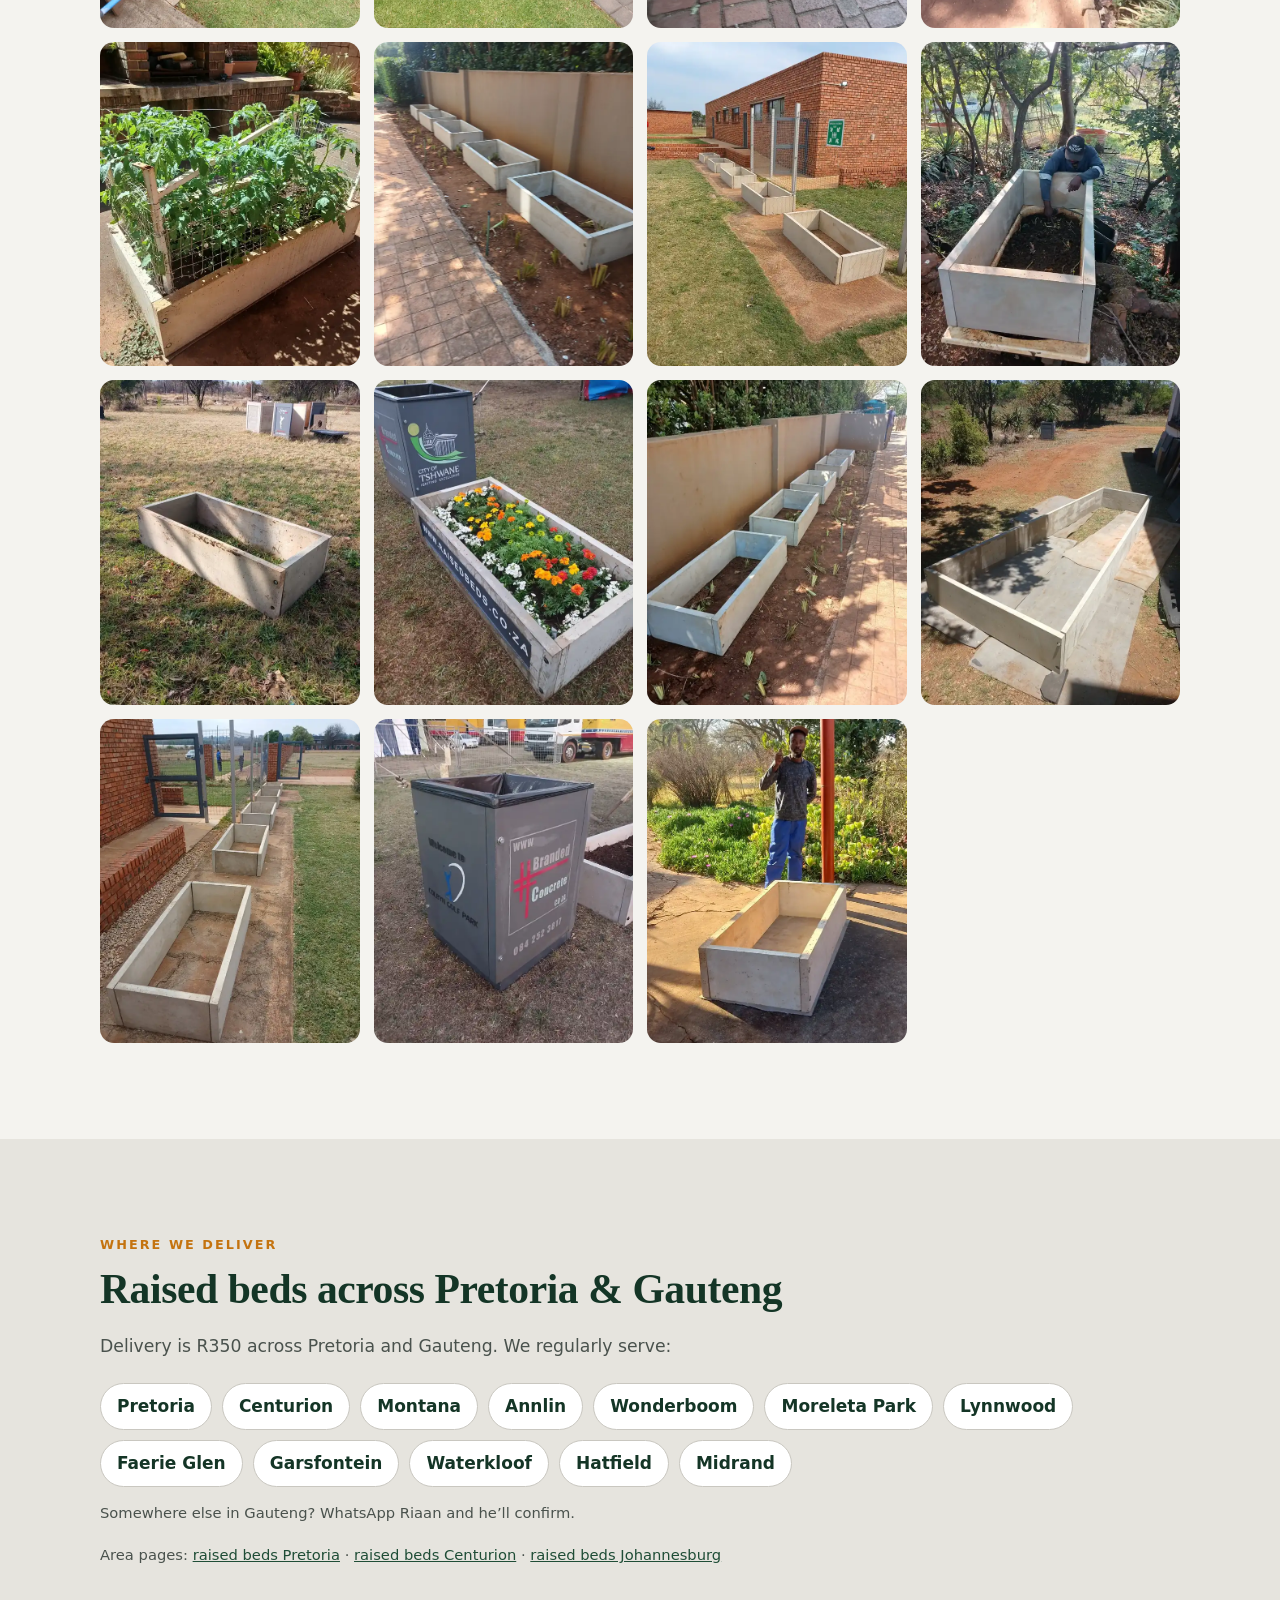
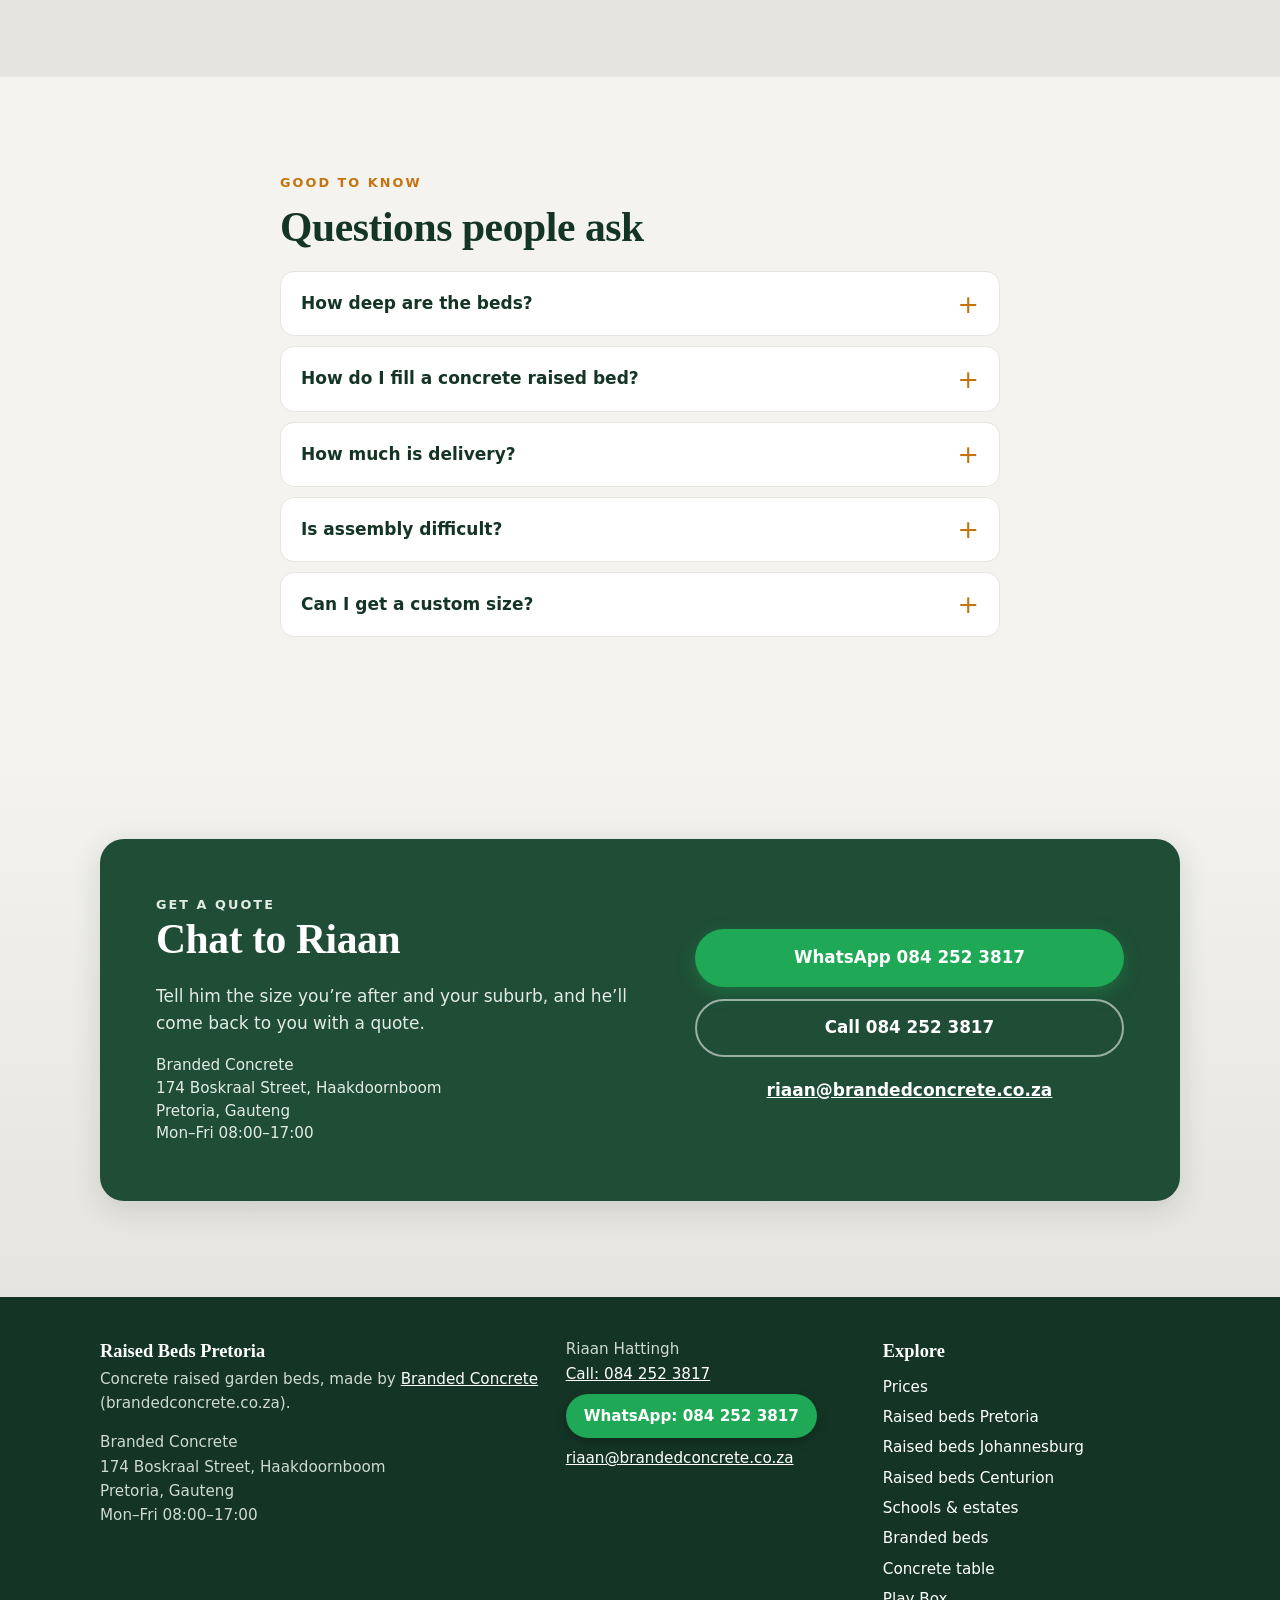
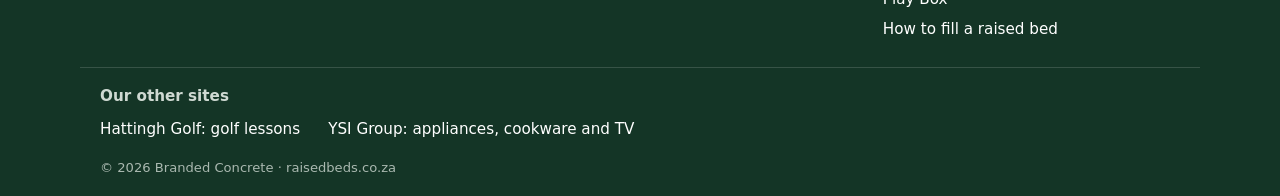
==== commit a793319c: "Add Play Box children's sandbox with WhatsApp for price. New home-page product section for a custom " ====
--- a/index.html
+++ b/index.html
@@ -108,6 +108,25 @@
   }
 }
 </script>
+<script type="application/ld+json">
+{
+  "@context": "https://schema.org",
+  "@type": "Product",
+  "name": "Play Box",
+  "description": "Custom concrete play box / sandbox, approx. 3.5 m, filled with clean white play sand. Sizes made to order. Price on request.",
+  "image": "https://www.raisedbeds.co.za/img/play-box.webp",
+  "brand": { "@type": "Brand", "name": "Branded Concrete" },
+  "url": "https://www.raisedbeds.co.za/#play-box",
+  "offers": {
+    "@type": "Offer",
+    "url": "https://www.raisedbeds.co.za/#play-box",
+    "availability": "https://schema.org/InStock",
+    "priceCurrency": "ZAR",
+    "description": "Price on request via WhatsApp.",
+    "seller": { "@type": "LocalBusiness", "@id": "https://www.raisedbeds.co.za/#business" }
+  }
+}
+</script>
 </head>
 <body>
 <a class="skip" href="#main">Skip to content</a>
@@ -119,7 +138,7 @@
       <span><b>Branded Concrete</b><small>Raised Beds</small></span>
     </a>
     <nav class="nav" aria-label="Main">
-      <a href="#why">Why concrete</a><a href="/prices/">Prices</a><a href="#gallery">Gallery</a><a href="/how-to-fill-a-raised-bed/">How to fill a bed</a><a href="#faq">FAQ</a>
+      <a href="#why">Why concrete</a><a href="/prices/">Prices</a><a href="#play-box">Play Box</a><a href="#gallery">Gallery</a><a href="/how-to-fill-a-raised-bed/">How to fill a bed</a><a href="#faq">FAQ</a>
     </nav>
     <a class="btn btn-wa btn-sm" href="https://wa.me/27842523817?text=Hi%20Riaan%2C%20I%27d%20like%20a%20quote%20for%20a%20concrete%20raised%20bed." target="_blank" rel="noopener">WhatsApp</a>
   </div>
@@ -218,7 +237,7 @@
       <div class="note"><b>Custom sizes</b><span>Need something different? Just ask.</span></div>
       <div class="note"><b>Bulk orders</b><span>Schools, estates and businesses, on request.</span></div>
     </div>
-    <p class="small more">More detail: <a href="/prices/">full price list</a> · <a href="/concrete-table/">concrete table</a> · <a href="/schools-and-estates/">schools &amp; estates</a> · <a href="/branded-beds/">branded beds</a> · <a href="/how-to-fill-a-raised-bed/">how to fill a bed</a></p>
+    <p class="small more">More detail: <a href="/prices/">full price list</a> · <a href="/concrete-table/">concrete table</a> · <a href="#play-box">Play Box</a> · <a href="/schools-and-estates/">schools &amp; estates</a> · <a href="/branded-beds/">branded beds</a> · <a href="/how-to-fill-a-raised-bed/">how to fill a bed</a></p>
   </div>
 </section>
 
@@ -236,6 +255,21 @@
       <p>R1,500 (table only; chairs and delivery not included). Delivery can be quoted separately.</p>
       <a class="btn btn-wa" href="https://wa.me/27842523817?text=Hi%20Riaan%2C%20I%27d%20like%20to%20order%20the%201200mm%20round%20concrete%20table%20for%20R1%2C500%20(table%20only)." target="_blank" rel="noopener">WhatsApp about this table</a>
       <p class="small more"><a href="/concrete-table/">More photos and details</a></p>
+    </div>
+  </div>
+</section>
+
+
+<section class="section tint" id="play-box">
+  <div class="wrap split">
+    <figure class="playbox-photo">
+      <img src="img/play-box-sm.webp" srcset="img/play-box-sm.webp 640w, img/play-box.webp 1152w" sizes="(min-width: 900px) 46vw, 100vw" width="1152" height="864" loading="lazy" alt="A light grey concrete Play Box on a garden lawn, filled with white play sand, with four children playing with buckets and spades">
+    </figure>
+    <div class="split-text">
+      <p class="eyebrow dark">Also available</p>
+      <h2>Play Box</h2>
+      <p>Custom concrete play box / sandbox, approx. 3.5 m, filled with clean white play sand. Sizes made to order.</p>
+      <a class="btn btn-wa" href="https://wa.me/27842523817?text=Hi%20Riaan%2C%20I%27d%20like%20a%20price%20for%20the%20Play%20Box%20(sandbox)." target="_blank" rel="noopener">WhatsApp for price</a>
     </div>
   </div>
 </section>
@@ -382,7 +416,7 @@
     </div>
     <nav aria-label="Pages">
       <b>Explore</b>
-      <ul class="foot-links"><li><a href="/prices/">Prices</a></li><li><a href="/raised-beds-pretoria/">Raised beds Pretoria</a></li><li><a href="/raised-beds-johannesburg/">Raised beds Johannesburg</a></li><li><a href="/raised-beds-centurion/">Raised beds Centurion</a></li><li><a href="/schools-and-estates/">Schools &amp; estates</a></li><li><a href="/branded-beds/">Branded beds</a></li><li><a href="/concrete-table/">Concrete table</a></li><li><a href="/how-to-fill-a-raised-bed/">How to fill a raised bed</a></li></ul>
+      <ul class="foot-links"><li><a href="/prices/">Prices</a></li><li><a href="/raised-beds-pretoria/">Raised beds Pretoria</a></li><li><a href="/raised-beds-johannesburg/">Raised beds Johannesburg</a></li><li><a href="/raised-beds-centurion/">Raised beds Centurion</a></li><li><a href="/schools-and-estates/">Schools &amp; estates</a></li><li><a href="/branded-beds/">Branded beds</a></li><li><a href="/concrete-table/">Concrete table</a></li><li><a href="/#play-box">Play Box</a></li><li><a href="/how-to-fill-a-raised-bed/">How to fill a raised bed</a></li></ul>
     </nav>
   </div>
   <nav class="wrap other-sites" aria-label="Our other sites">
--- a/styles.css
+++ b/styles.css
@@ -73,6 +73,10 @@
 .photo-pair{display:grid;grid-template-columns:1fr 1fr;gap:12px;align-items:start}
 .photo-pair img{border-radius:var(--r);box-shadow:var(--shadow);aspect-ratio:3/4;object-fit:cover;width:100%}
 .photo-pair img:nth-child(2){margin-top:28px}
+
+/* Play Box (landscape product photo) */
+.playbox-photo{margin:0}
+.playbox-photo img{width:100%;height:auto;border-radius:var(--r);box-shadow:var(--shadow);aspect-ratio:4/3;object-fit:cover;display:block}
 
 /* prices */
 .table-wrap{margin-top:26px;background:#fff;border-radius:var(--r);box-shadow:var(--shadow);overflow:hidden}
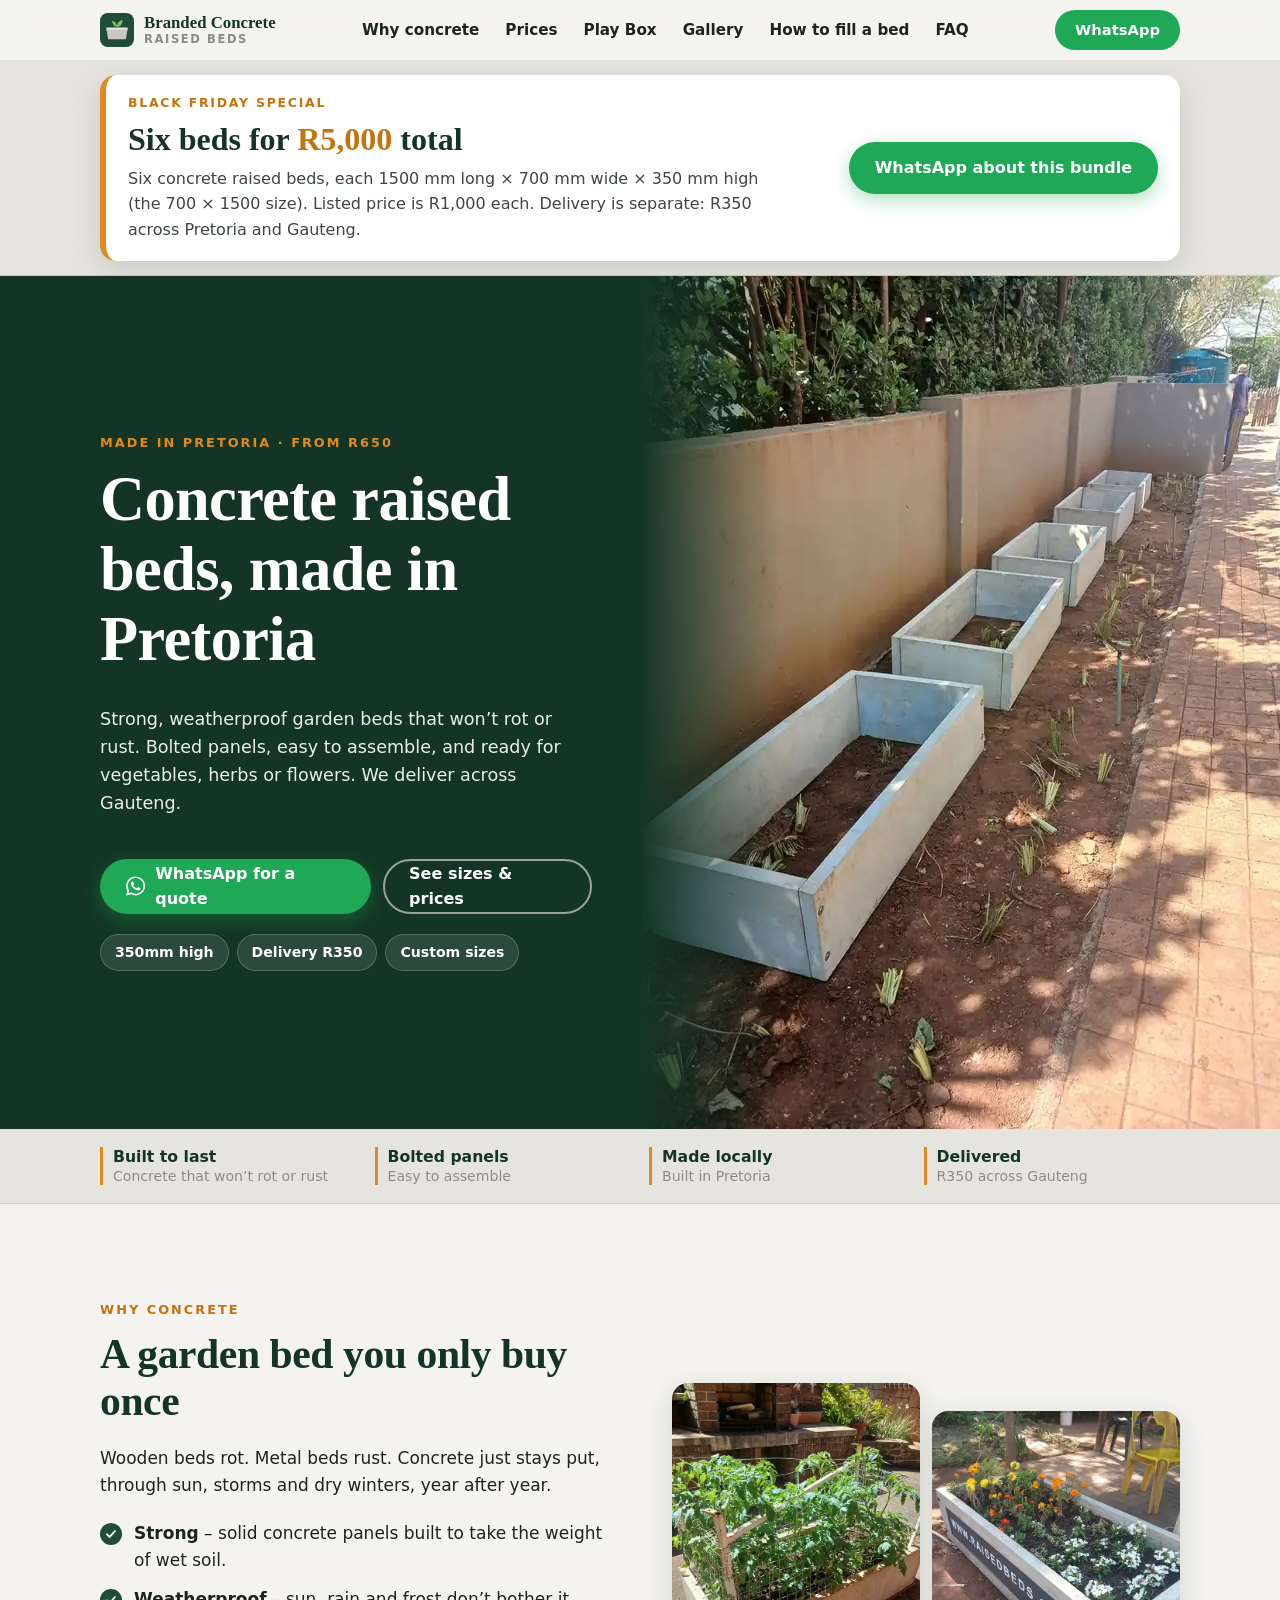
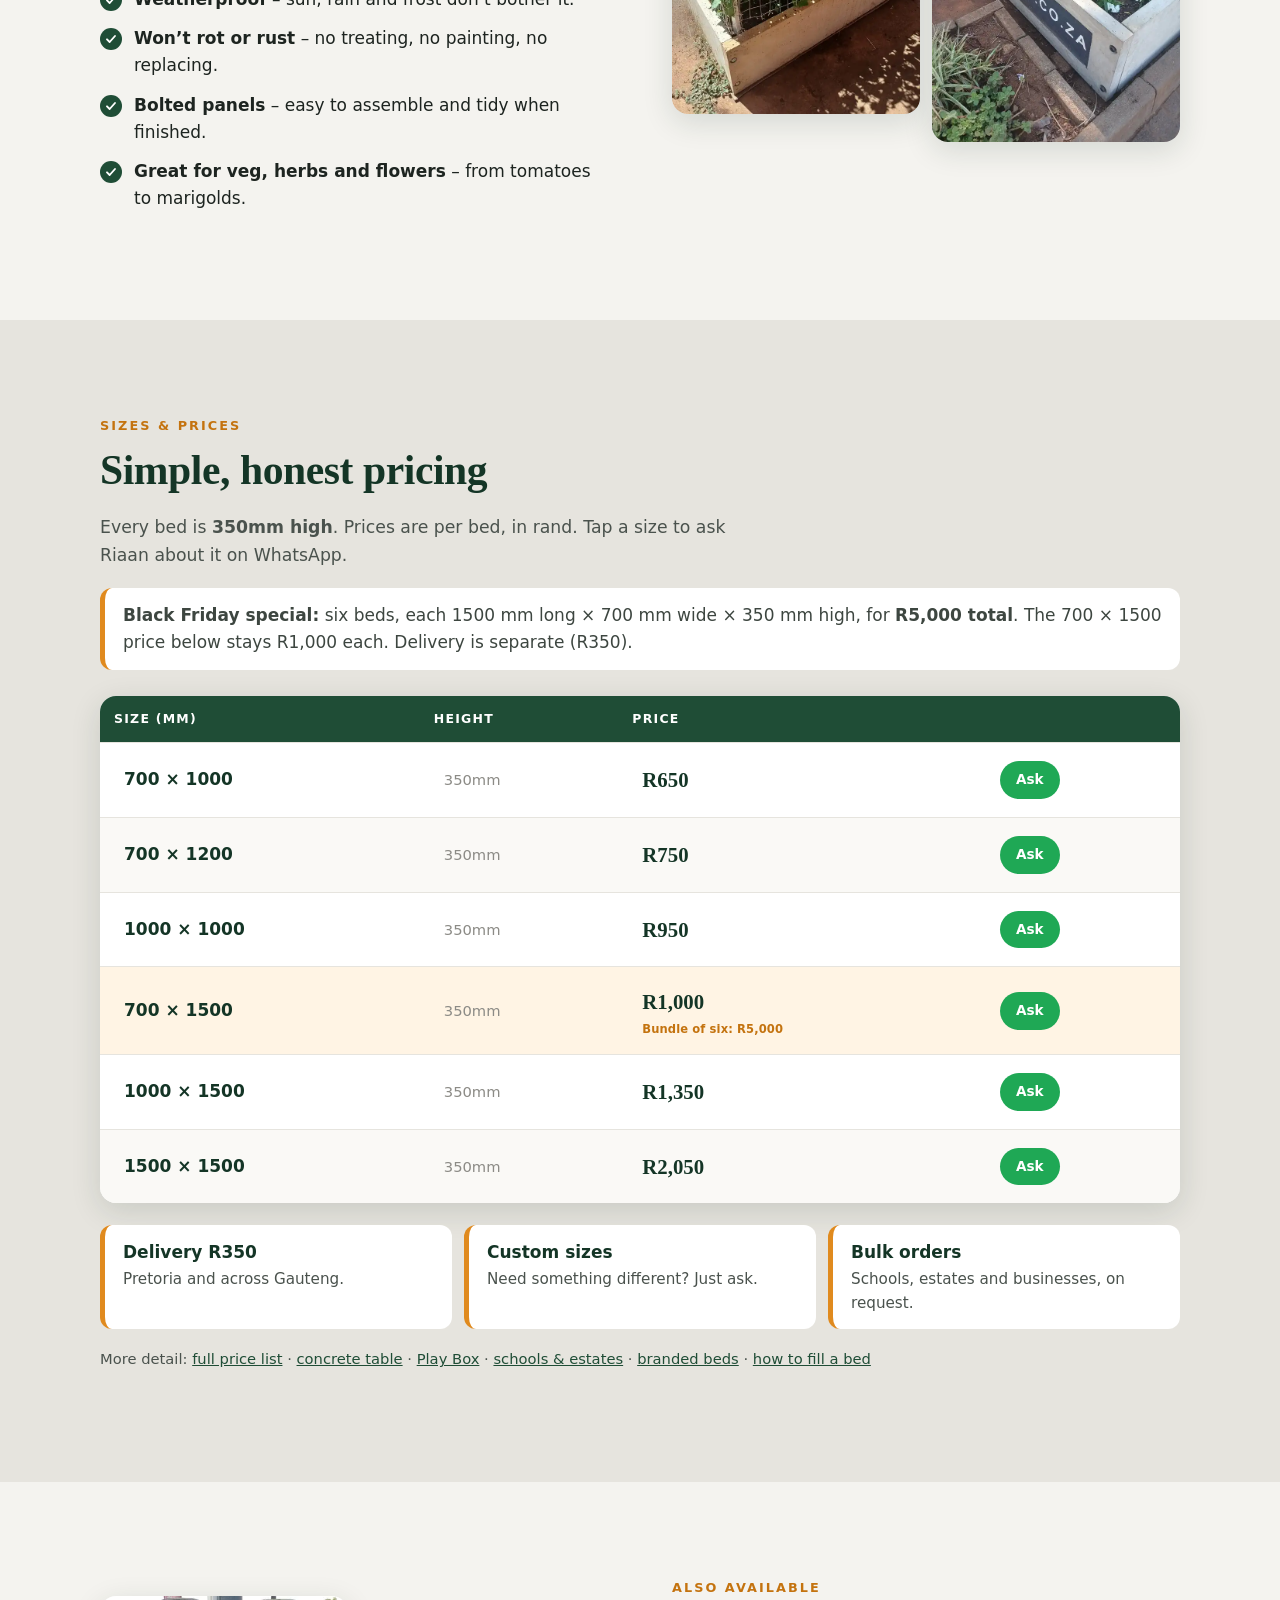
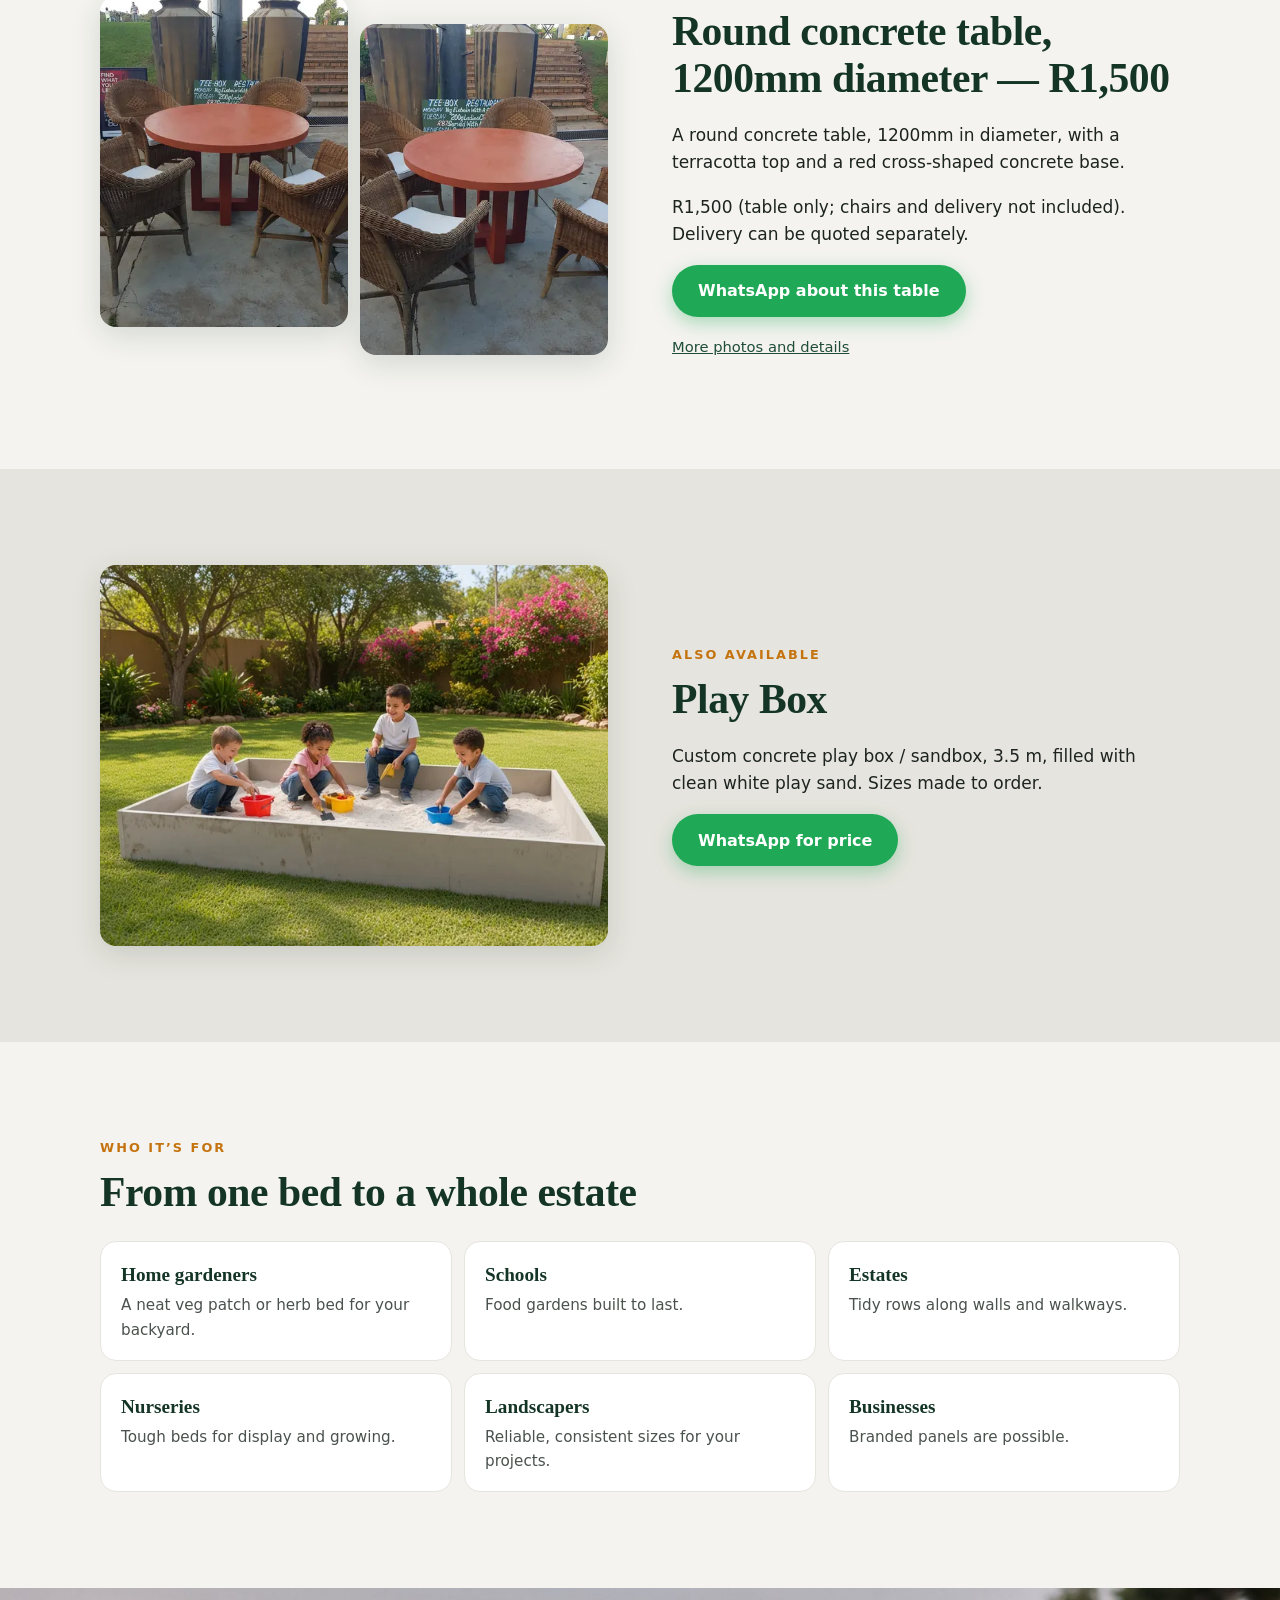
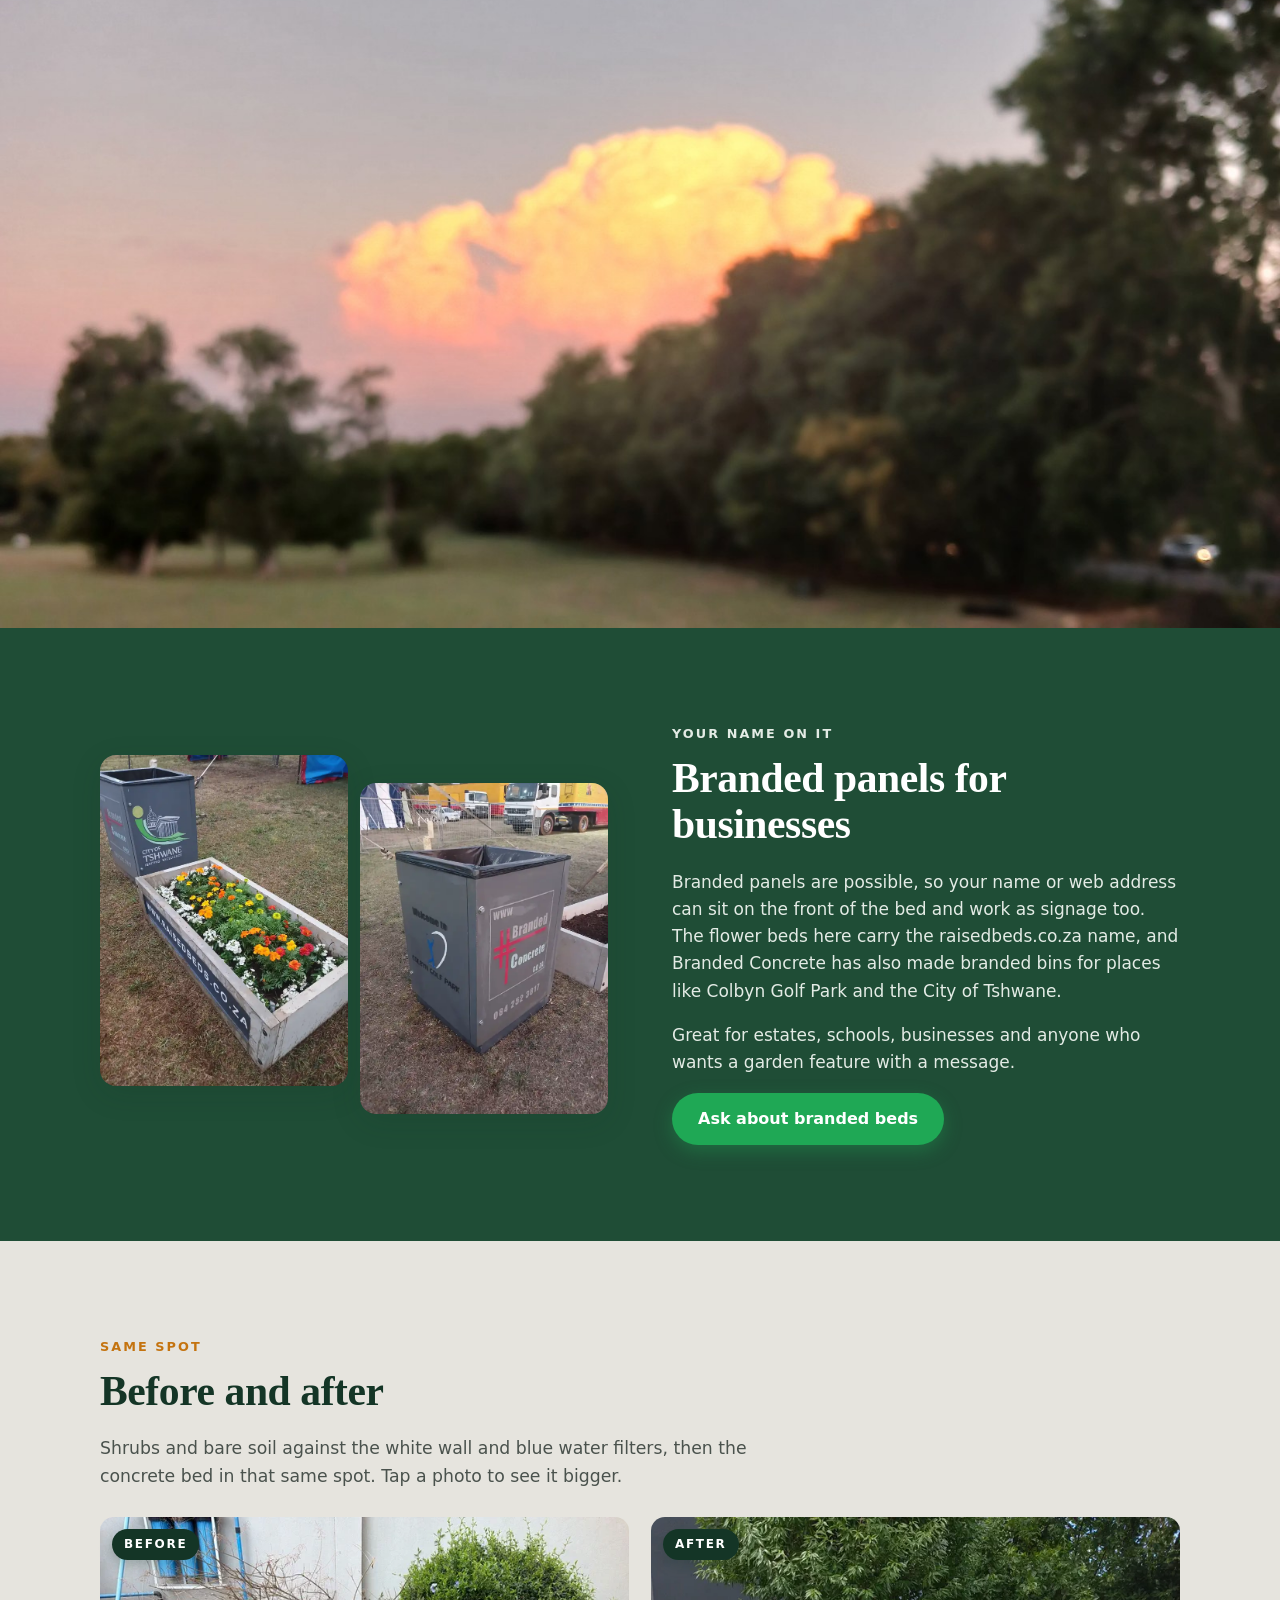
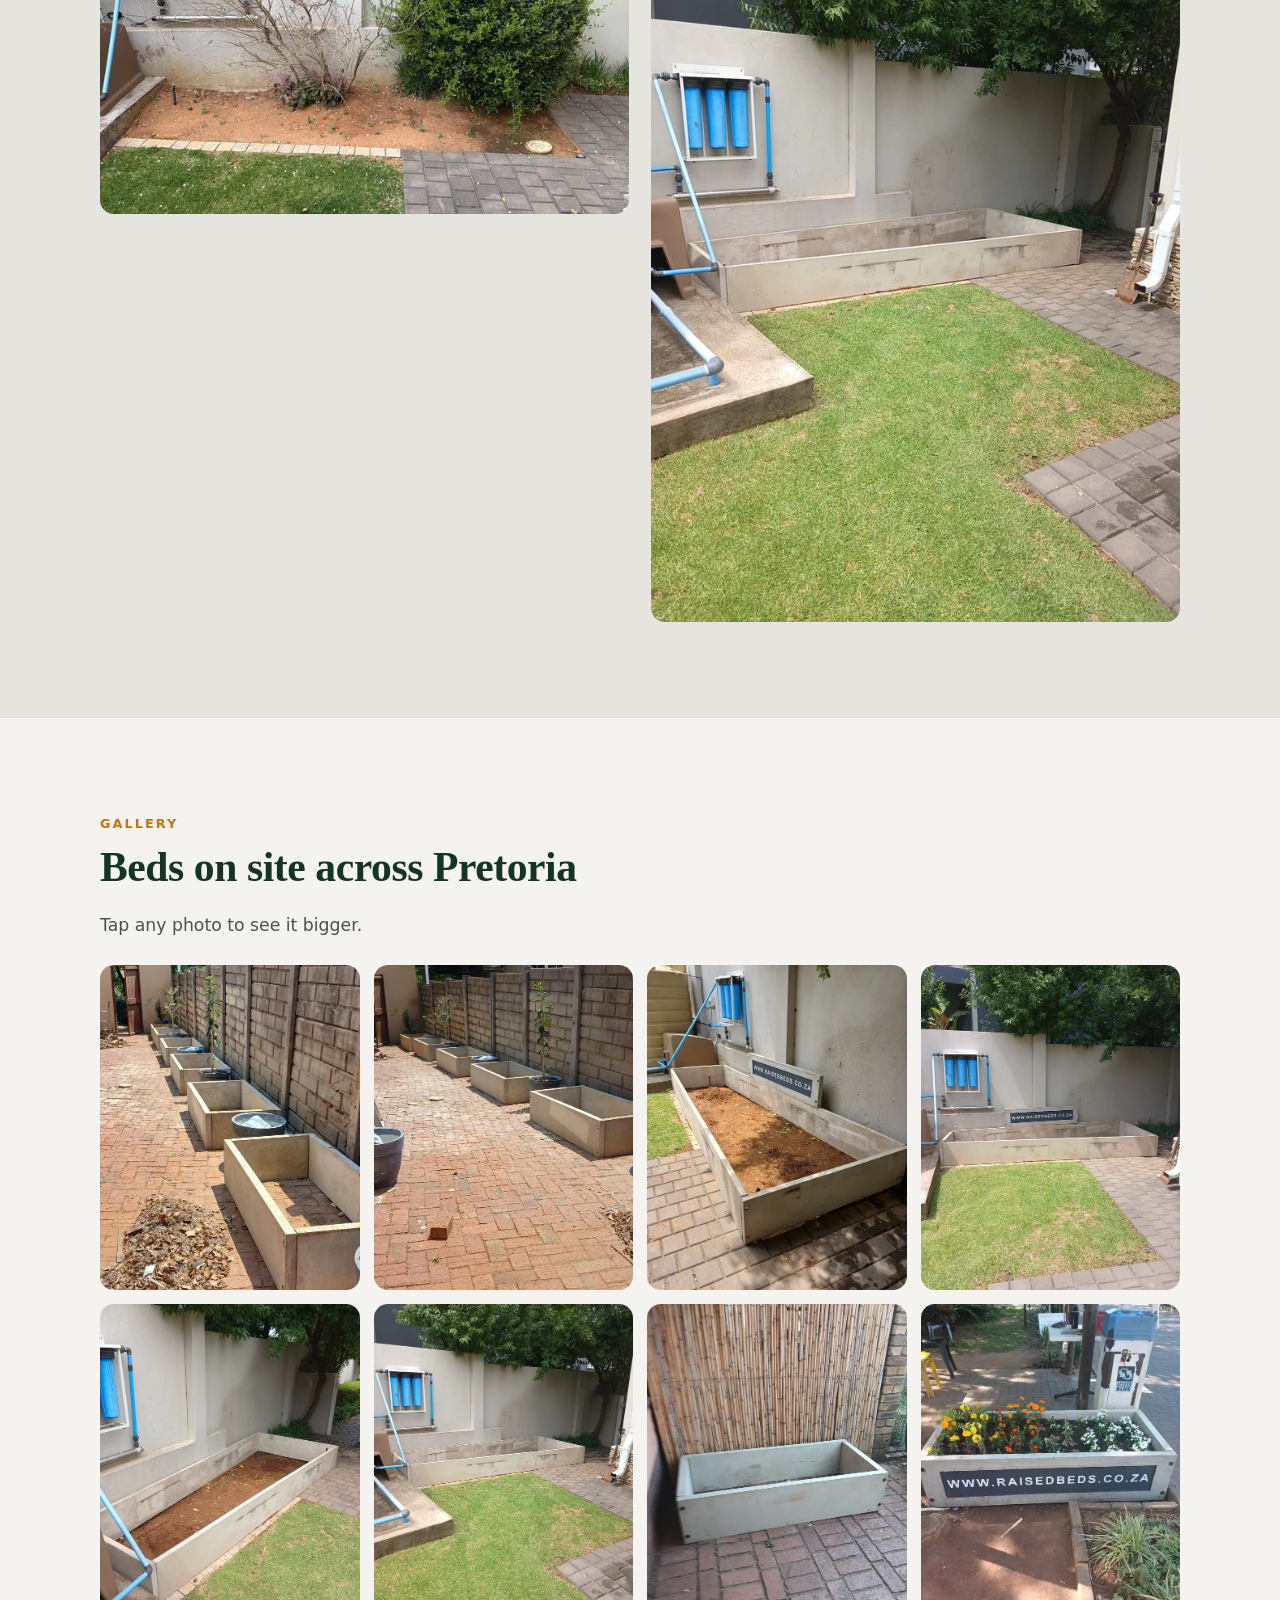
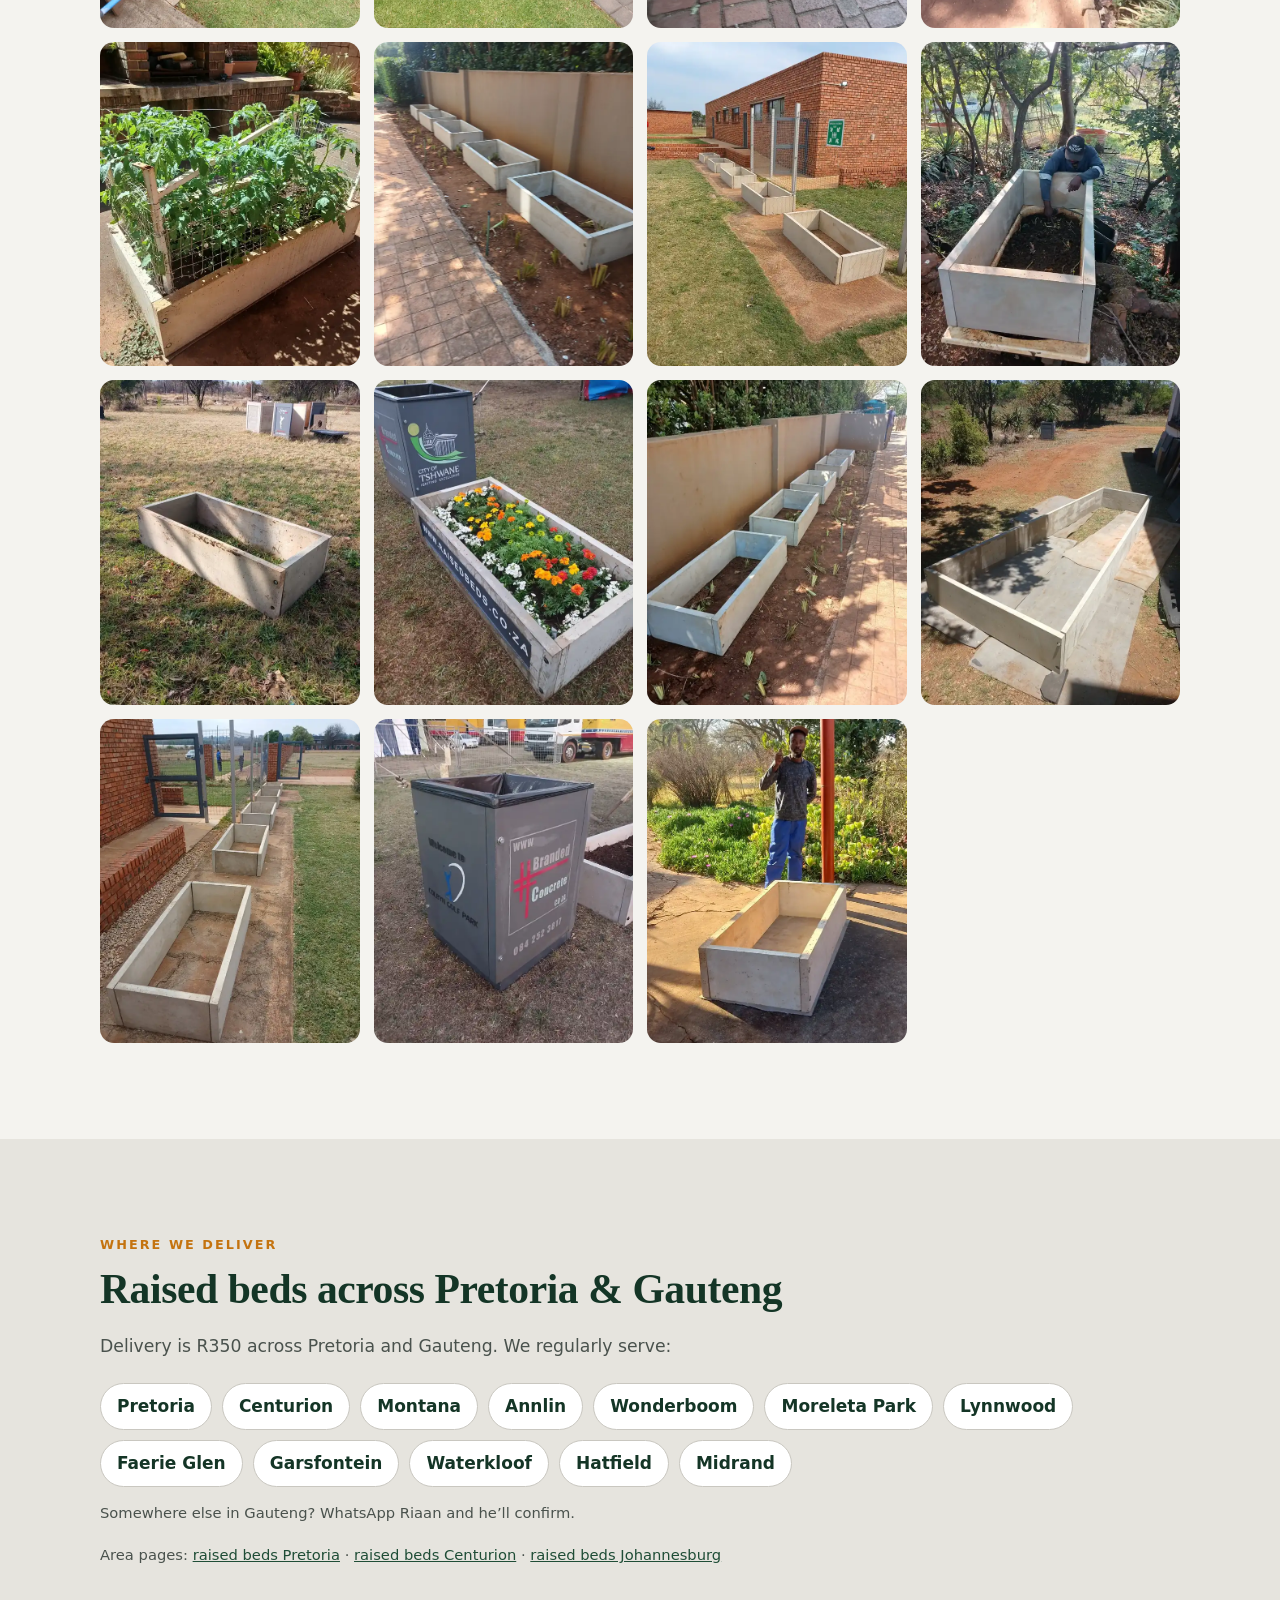
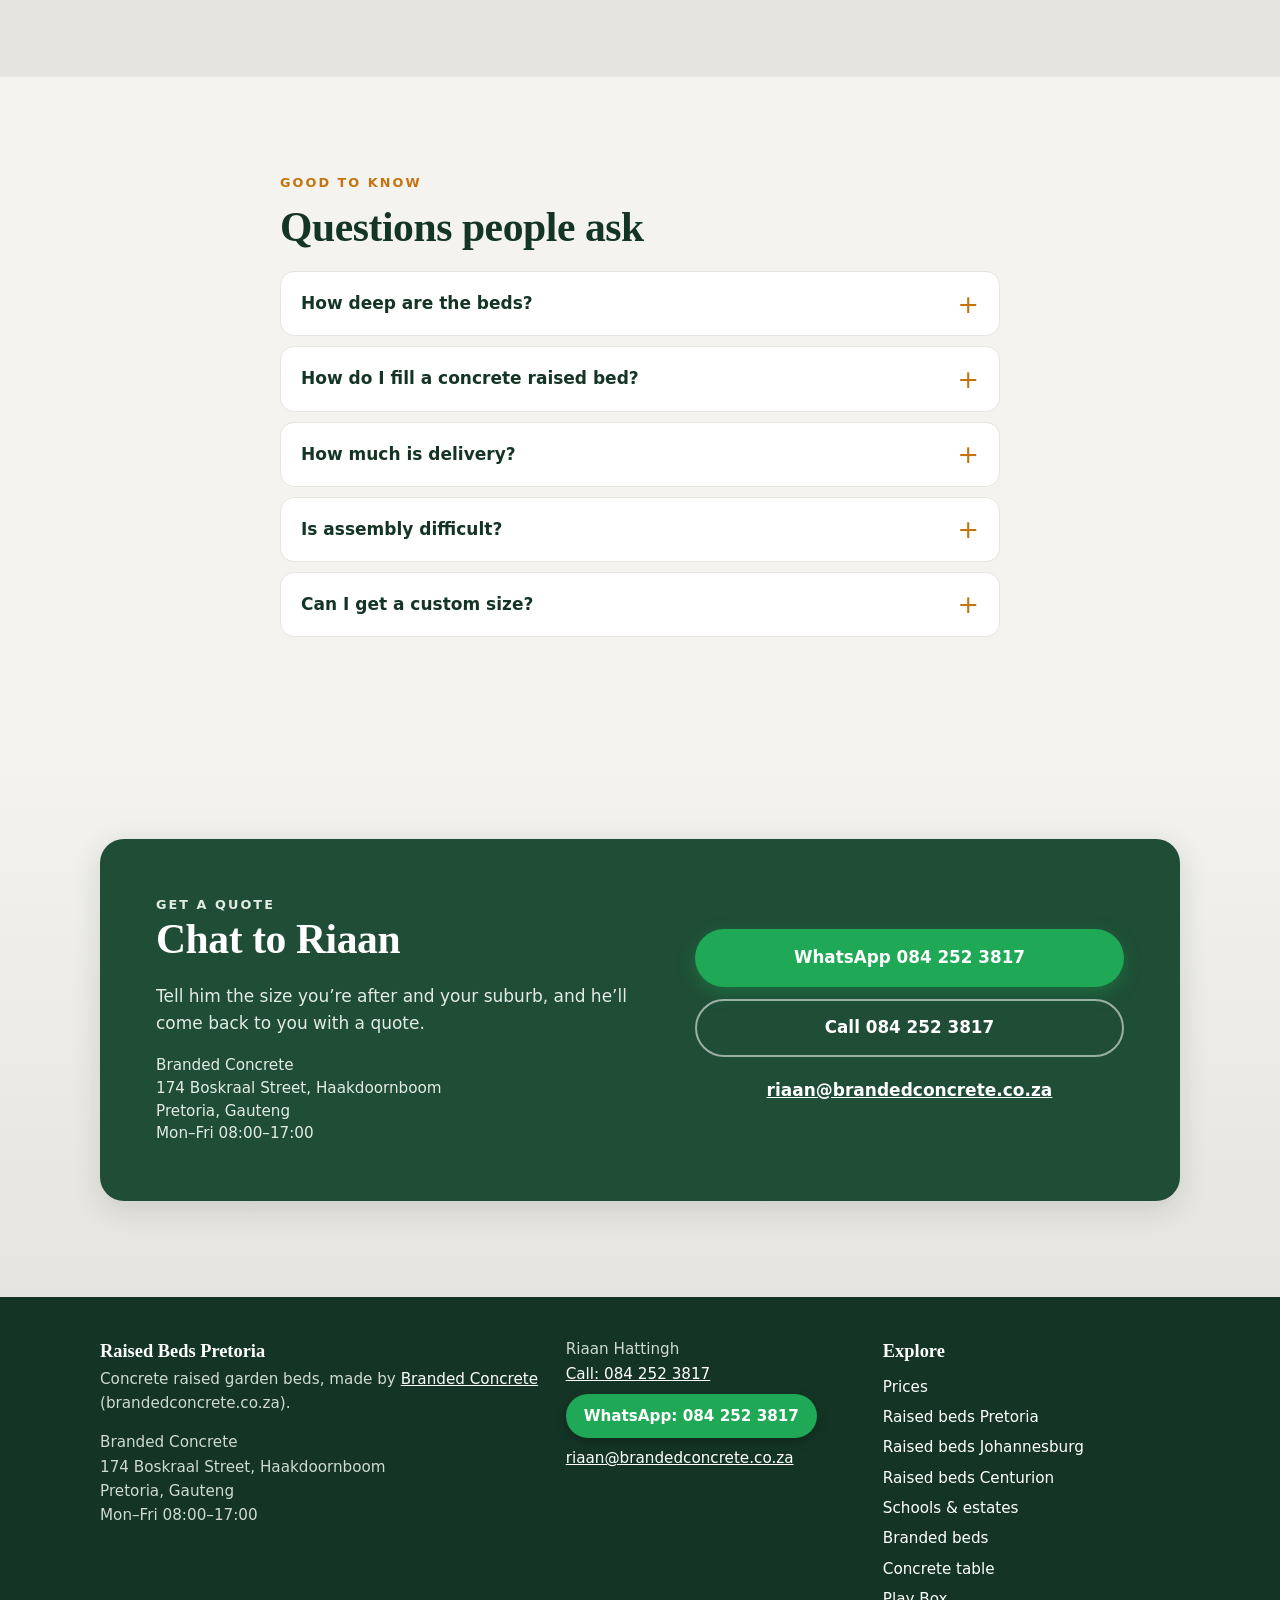
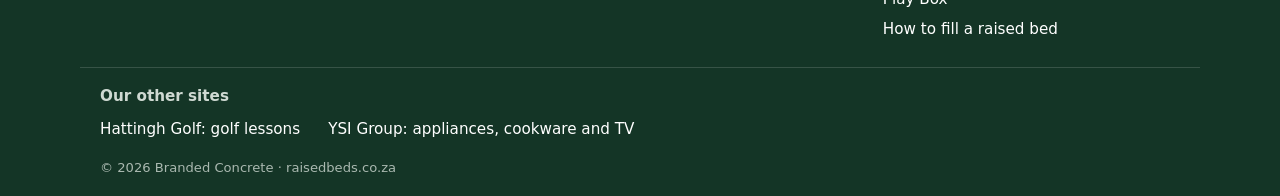
==== commit d545bbdf: "Remove 'approx.' from the Play Box description." ====
--- a/index.html
+++ b/index.html
@@ -113,7 +113,7 @@
   "@context": "https://schema.org",
   "@type": "Product",
   "name": "Play Box",
-  "description": "Custom concrete play box / sandbox, approx. 3.5 m, filled with clean white play sand. Sizes made to order. Price on request.",
+  "description": "Custom concrete play box / sandbox, 3.5 m, filled with clean white play sand. Sizes made to order. Price on request.",
   "image": "https://www.raisedbeds.co.za/img/play-box.webp",
   "brand": { "@type": "Brand", "name": "Branded Concrete" },
   "url": "https://www.raisedbeds.co.za/#play-box",
@@ -268,7 +268,7 @@
     <div class="split-text">
       <p class="eyebrow dark">Also available</p>
       <h2>Play Box</h2>
-      <p>Custom concrete play box / sandbox, approx. 3.5 m, filled with clean white play sand. Sizes made to order.</p>
+      <p>Custom concrete play box / sandbox, 3.5 m, filled with clean white play sand. Sizes made to order.</p>
       <a class="btn btn-wa" href="https://wa.me/27842523817?text=Hi%20Riaan%2C%20I%27d%20like%20a%20price%20for%20the%20Play%20Box%20(sandbox)." target="_blank" rel="noopener">WhatsApp for price</a>
     </div>
   </div>
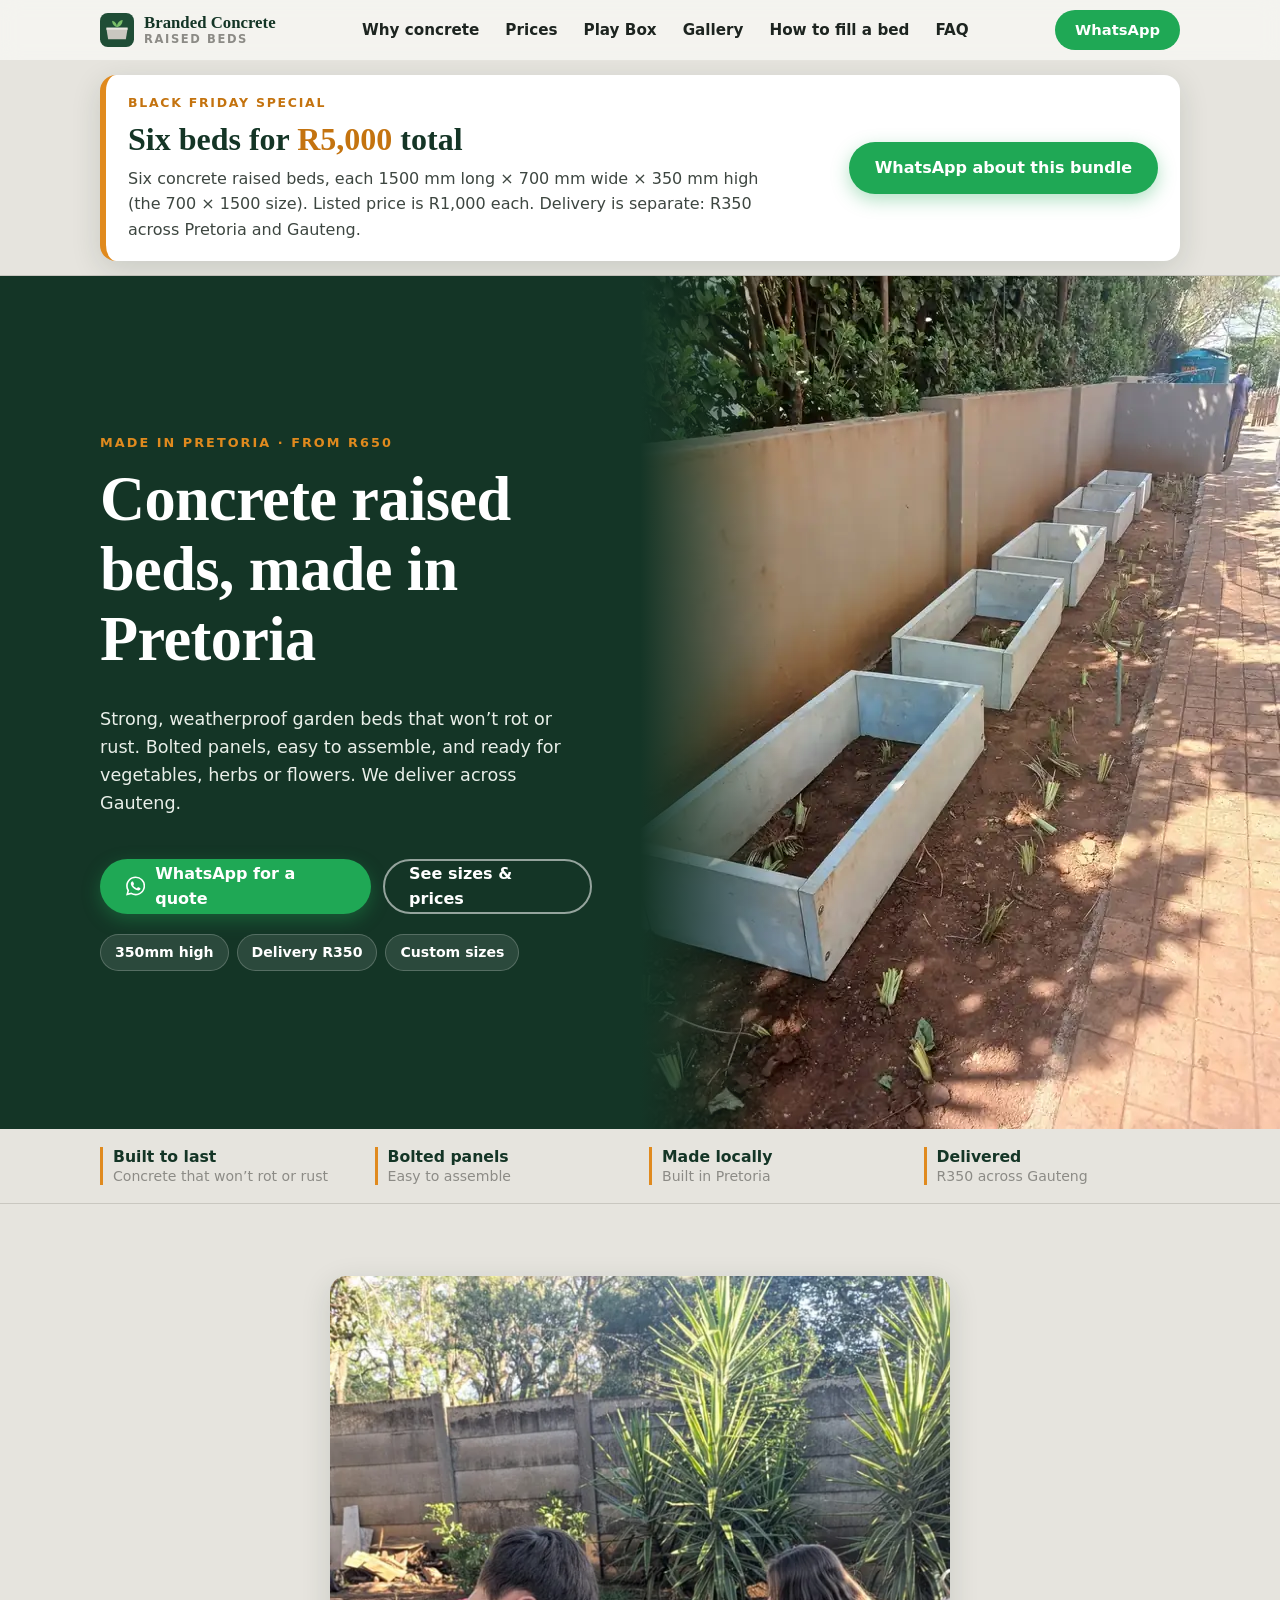
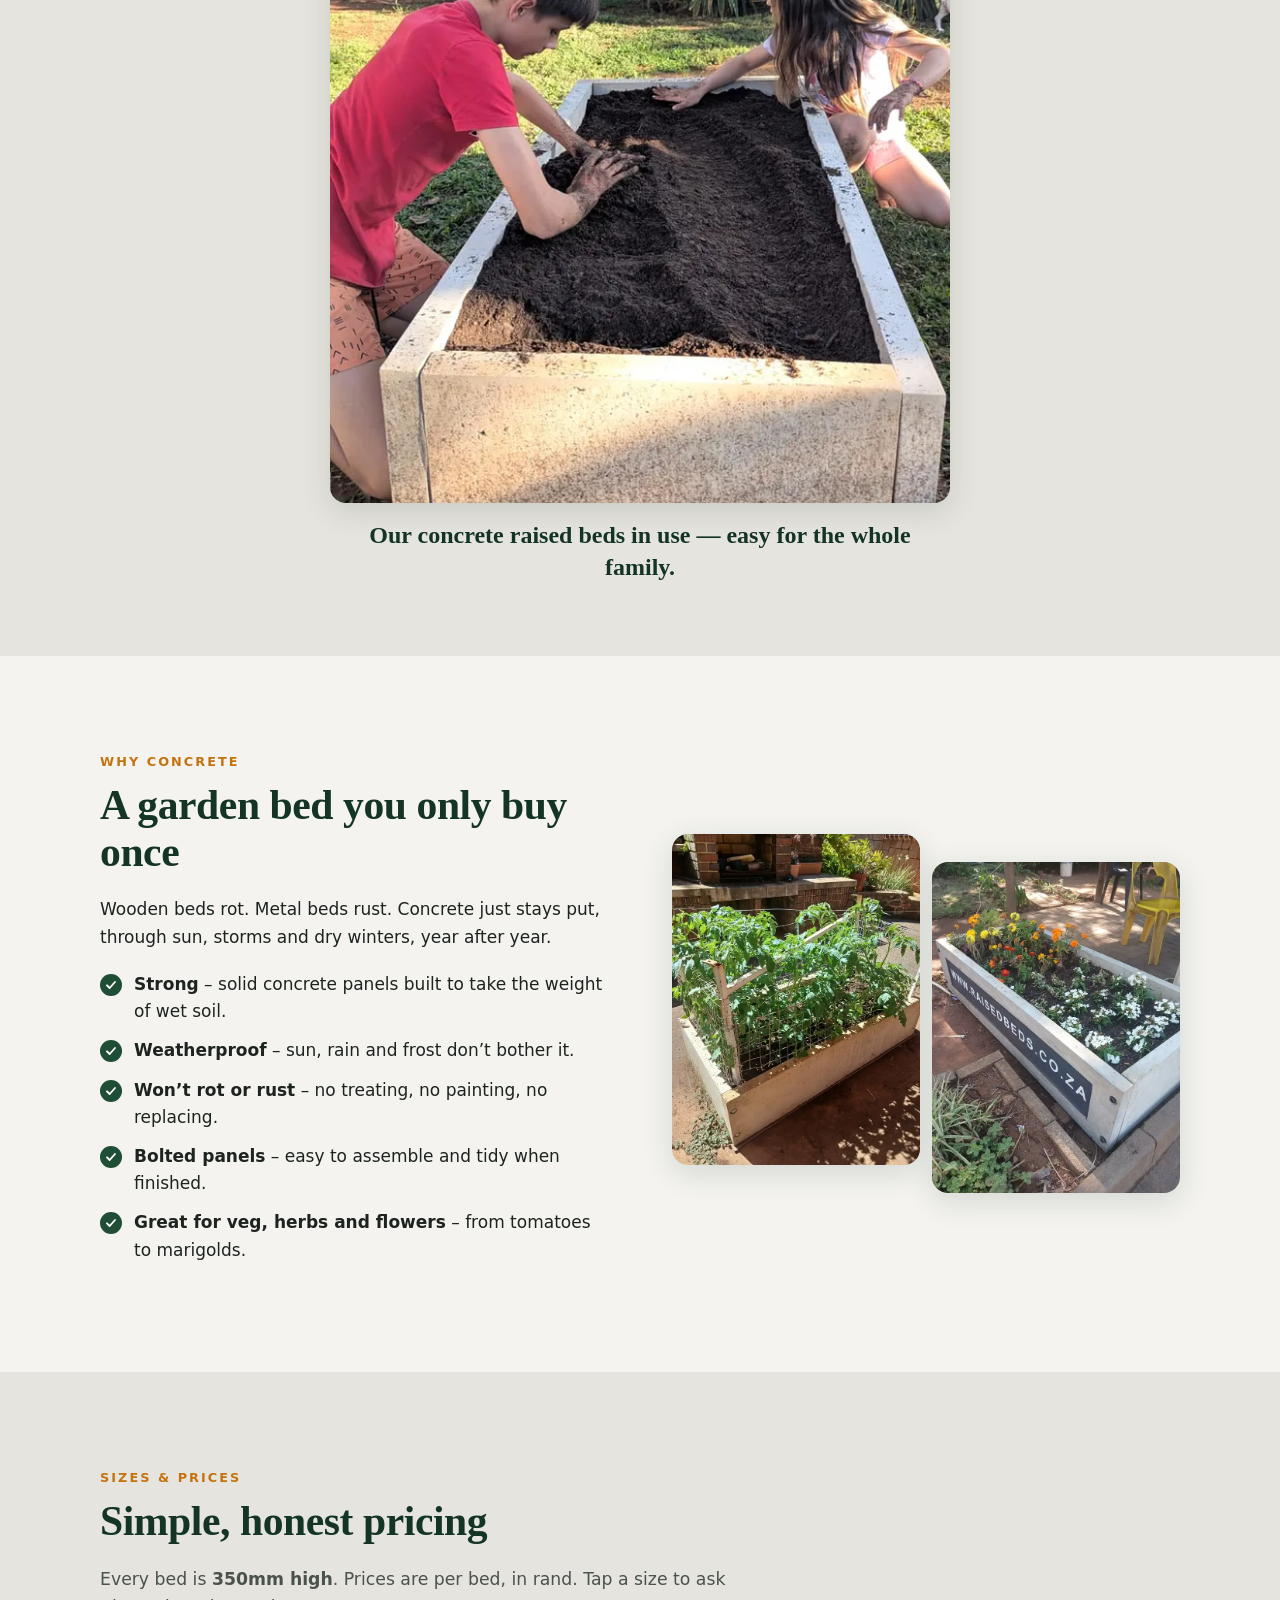
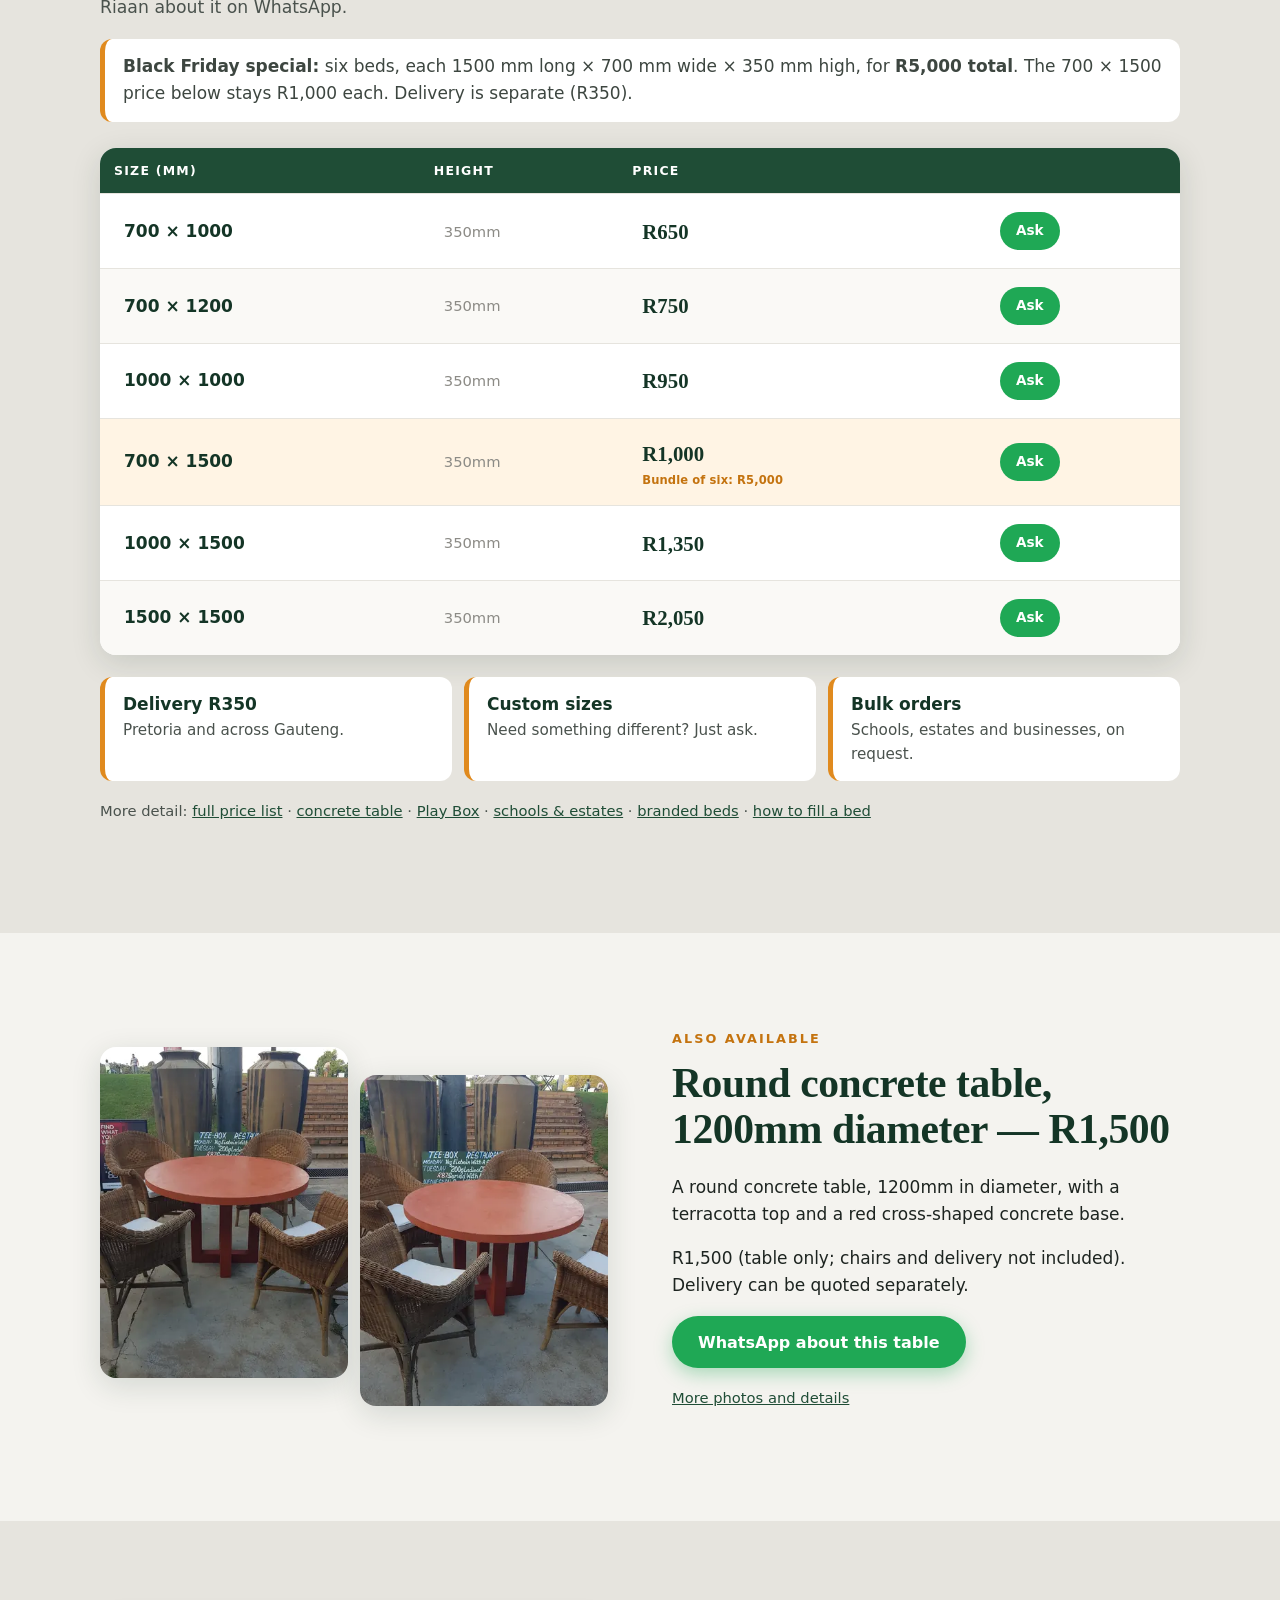
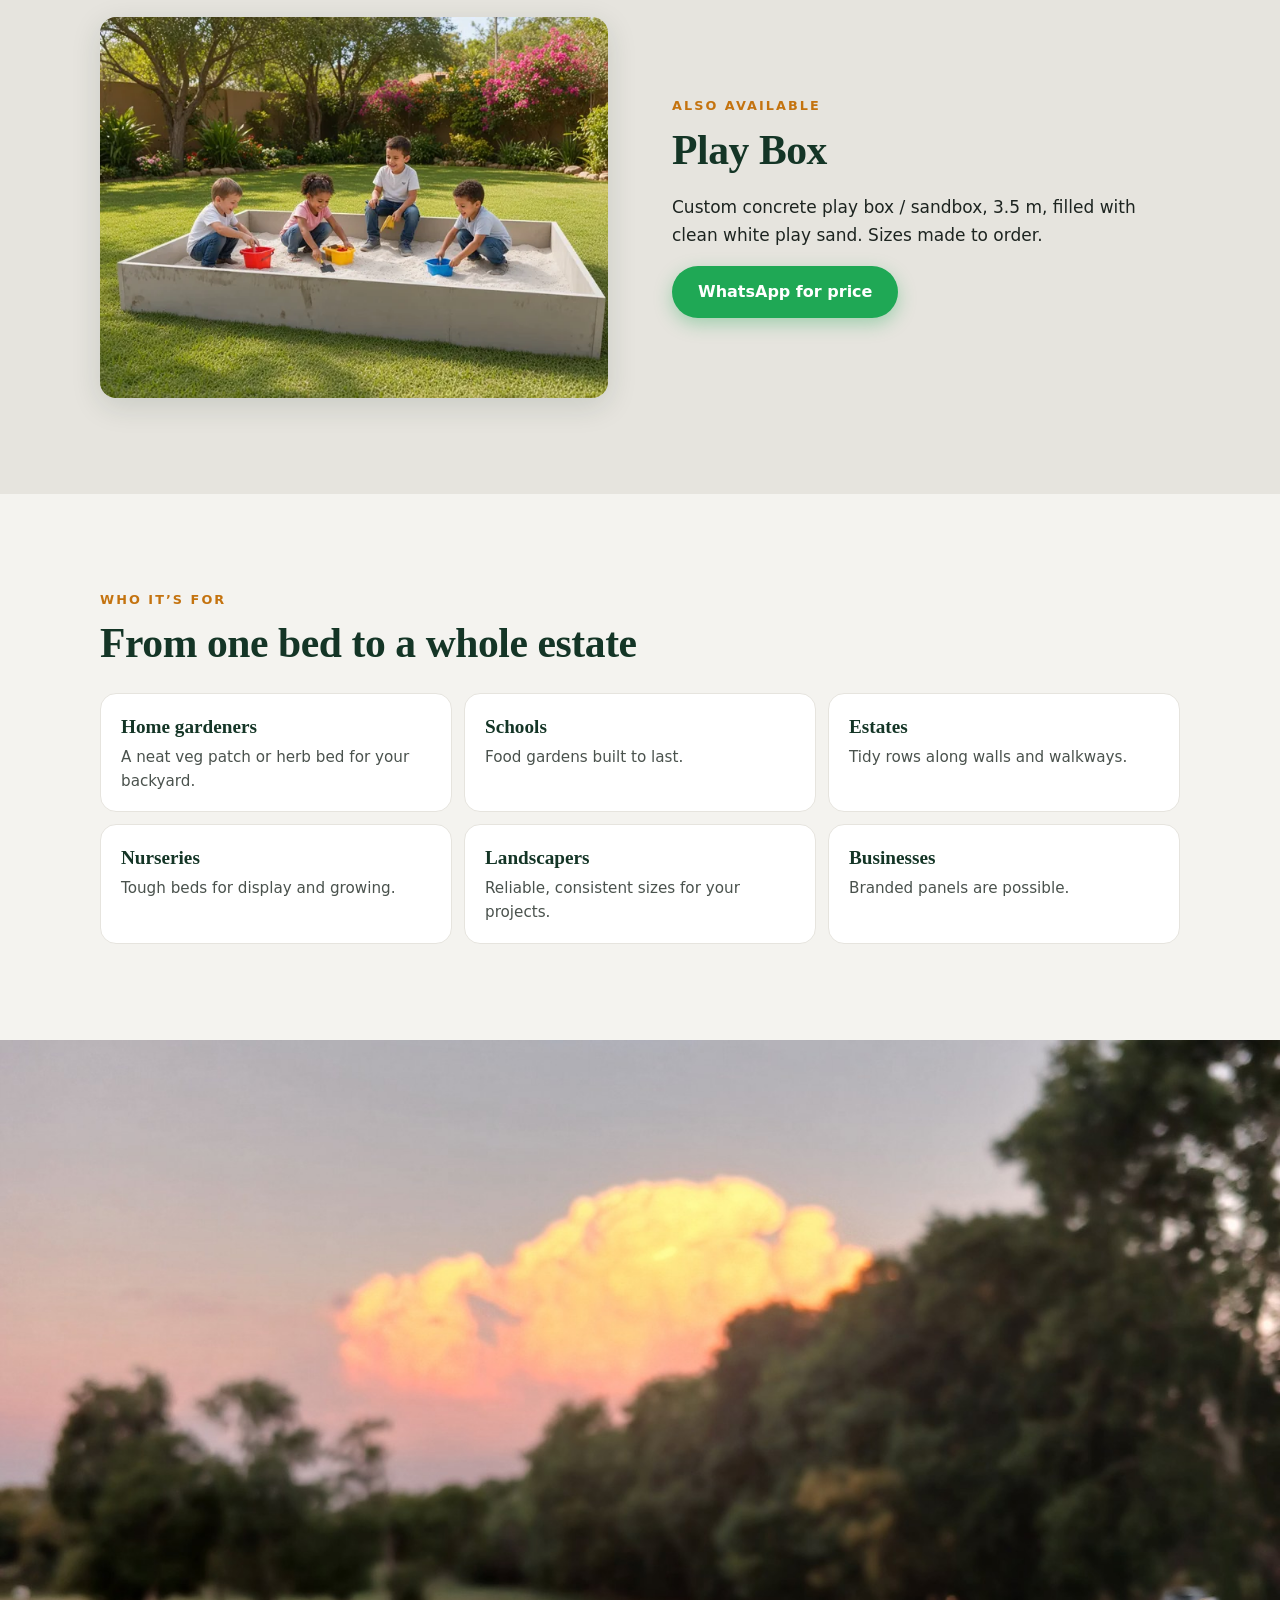
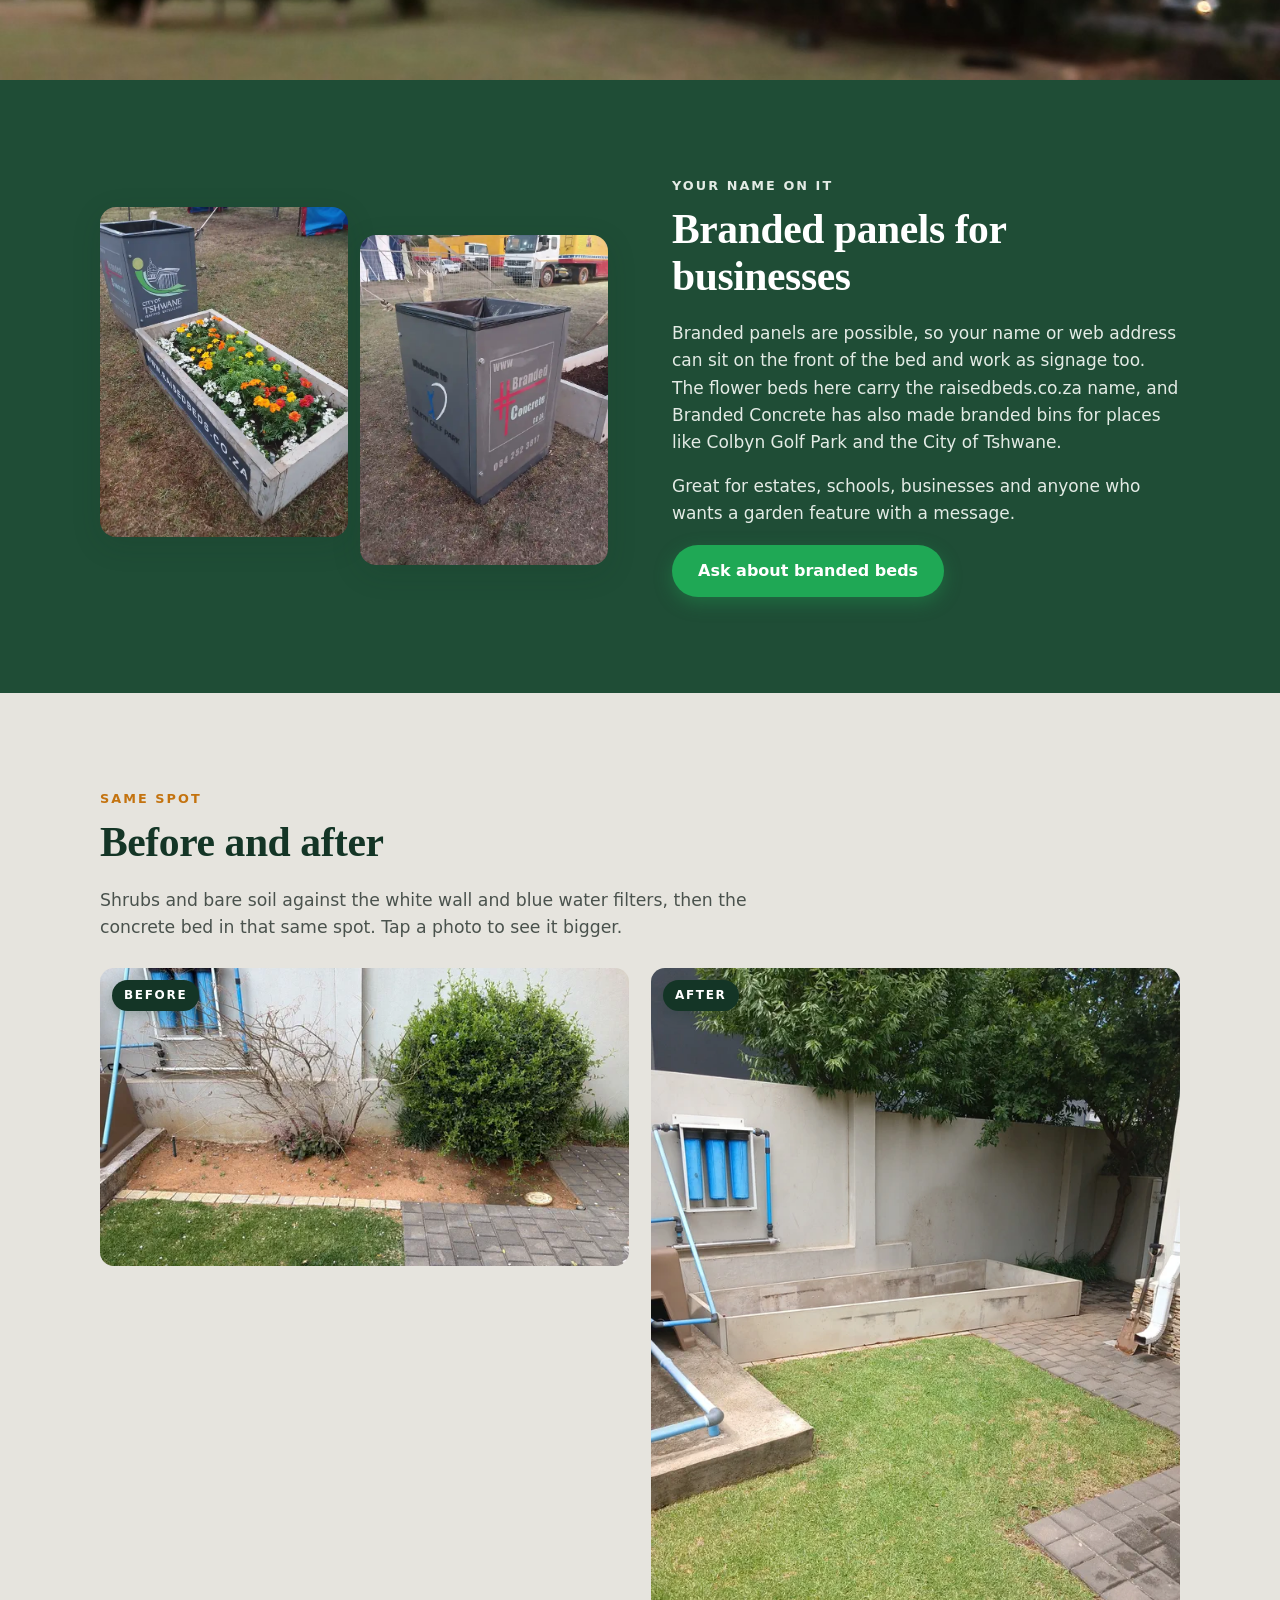
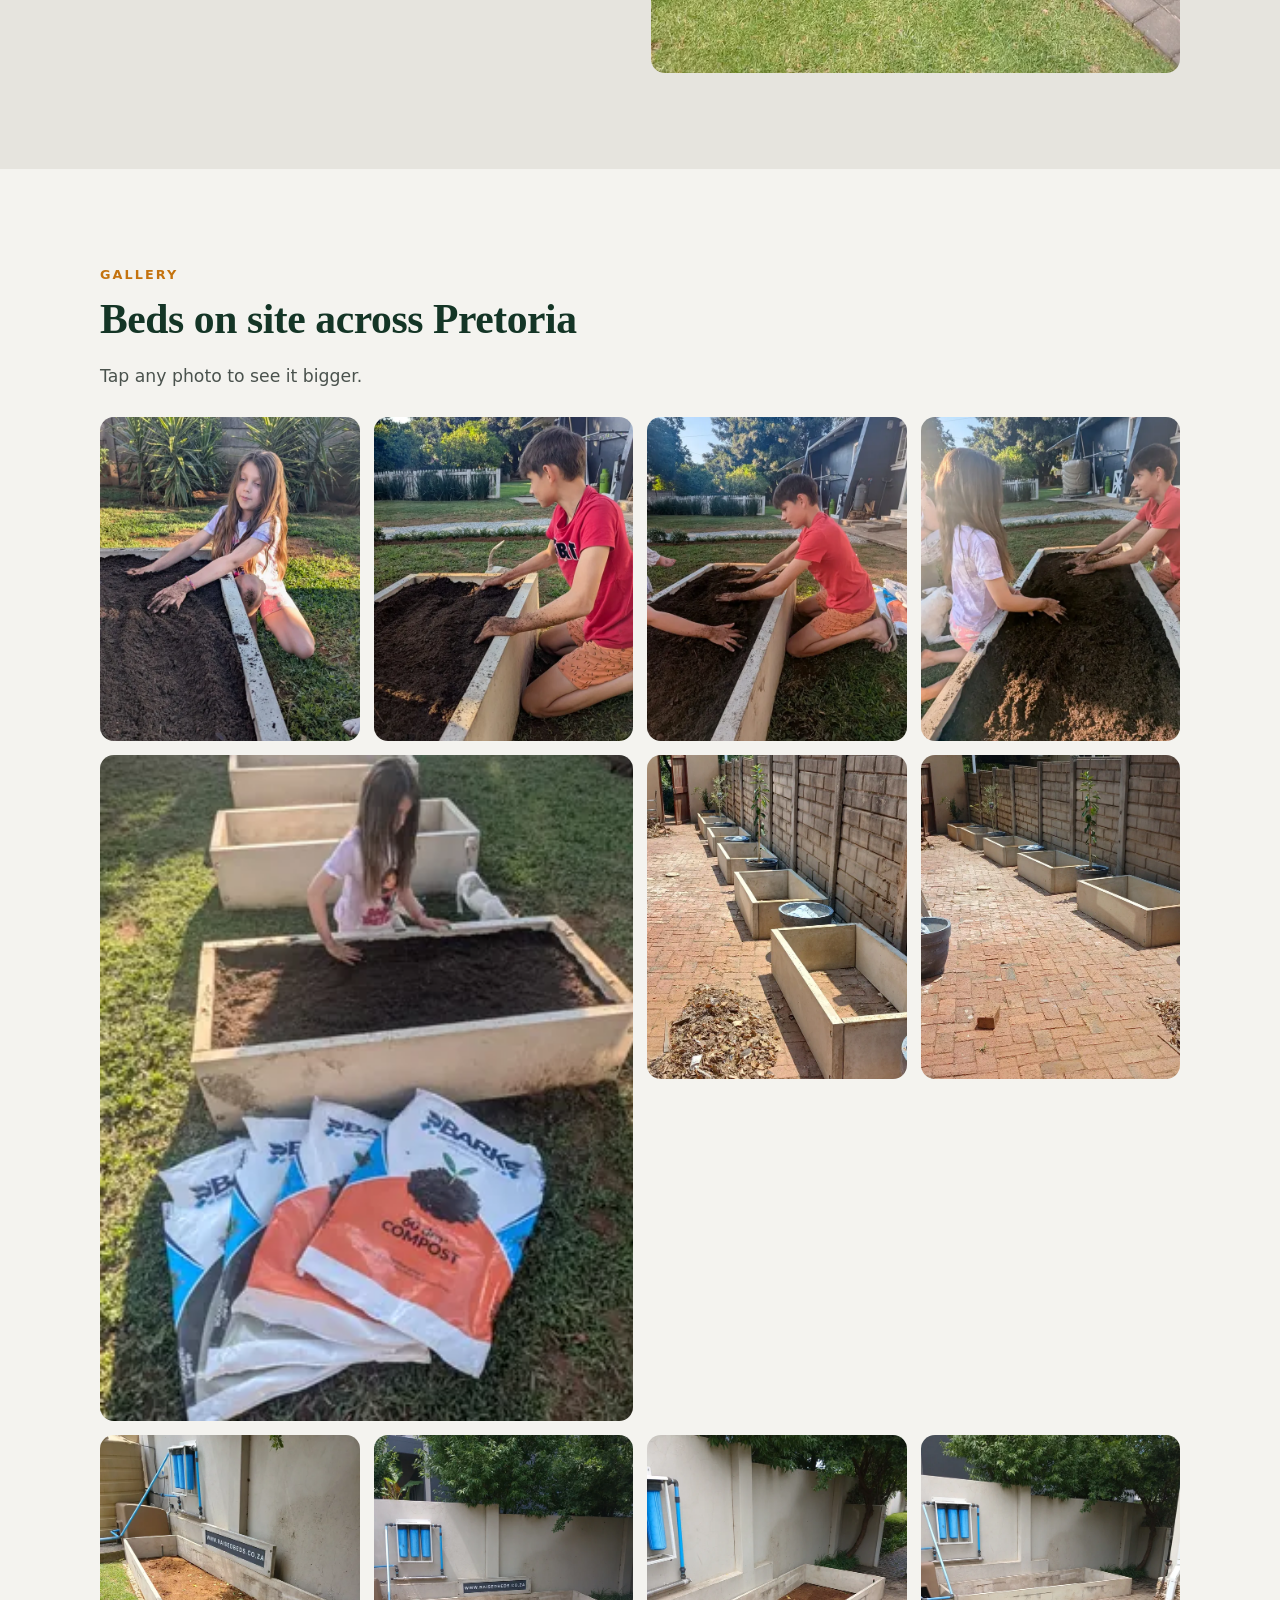
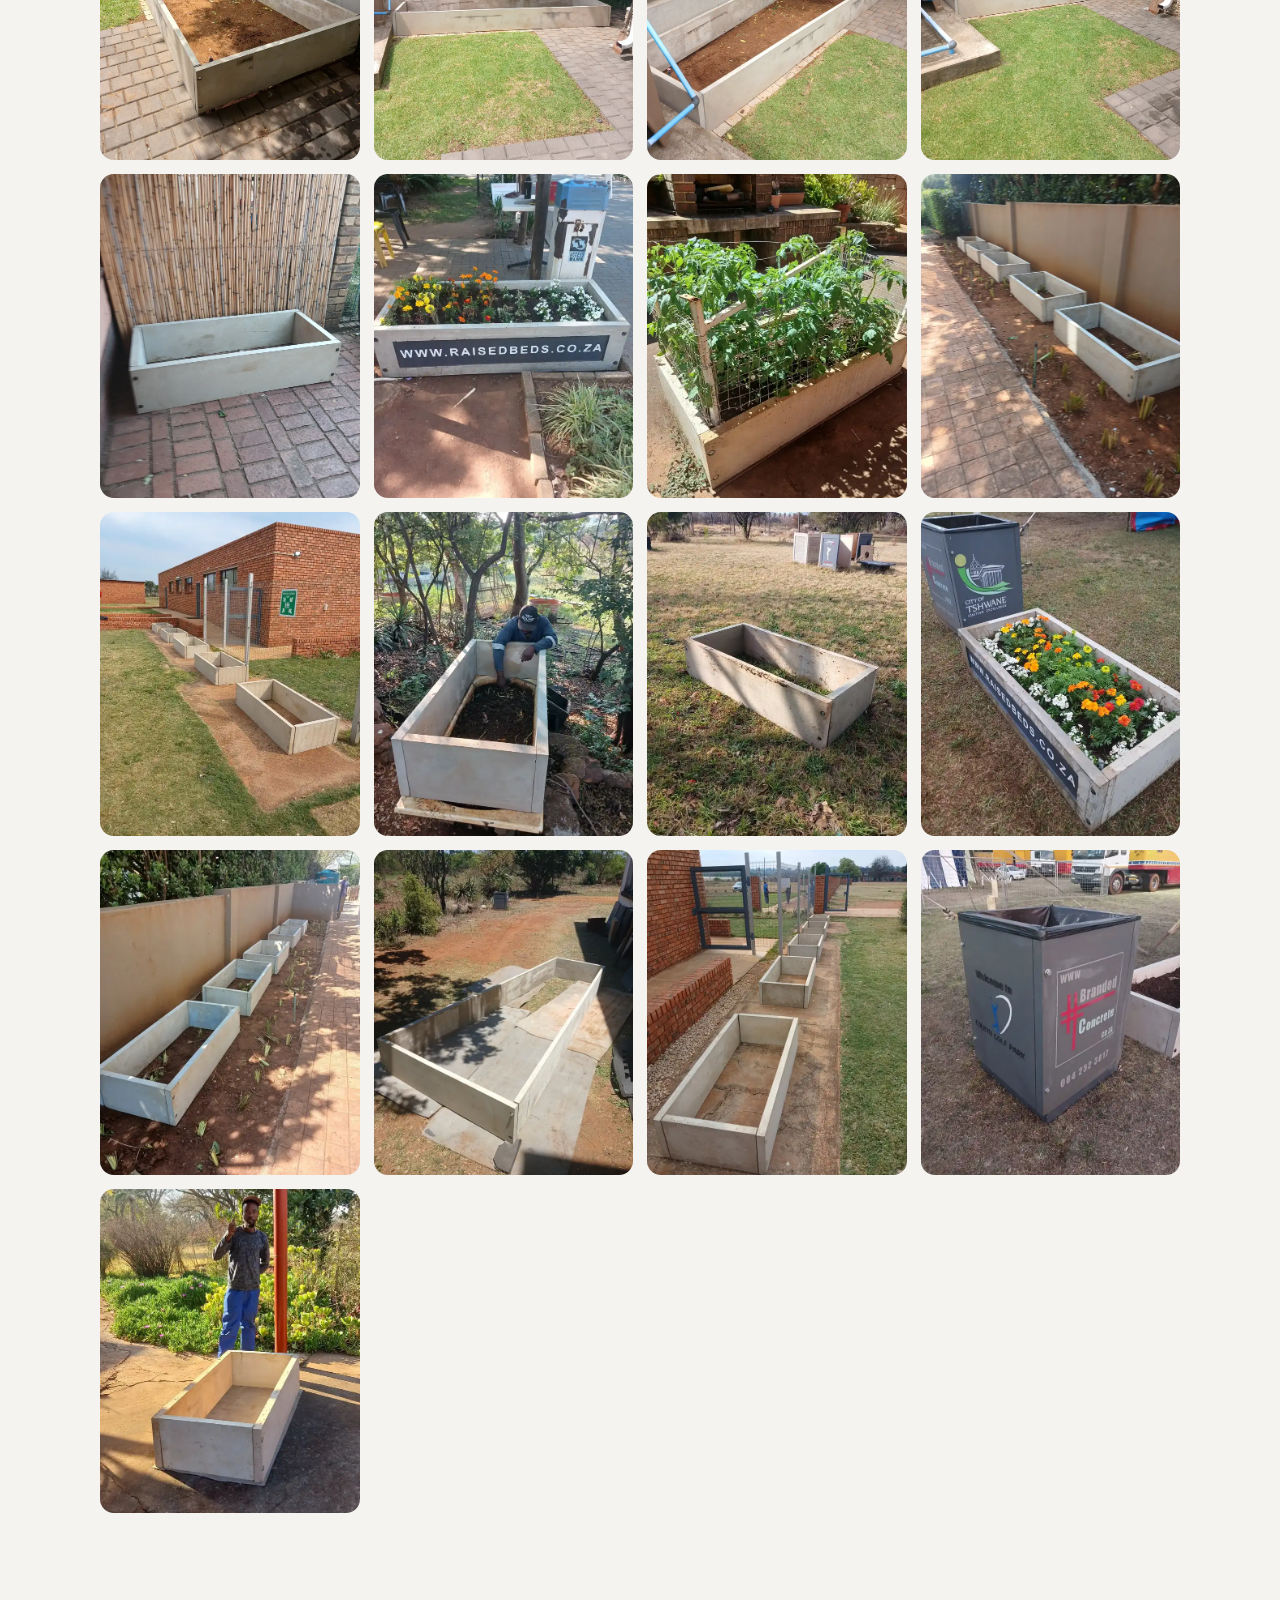
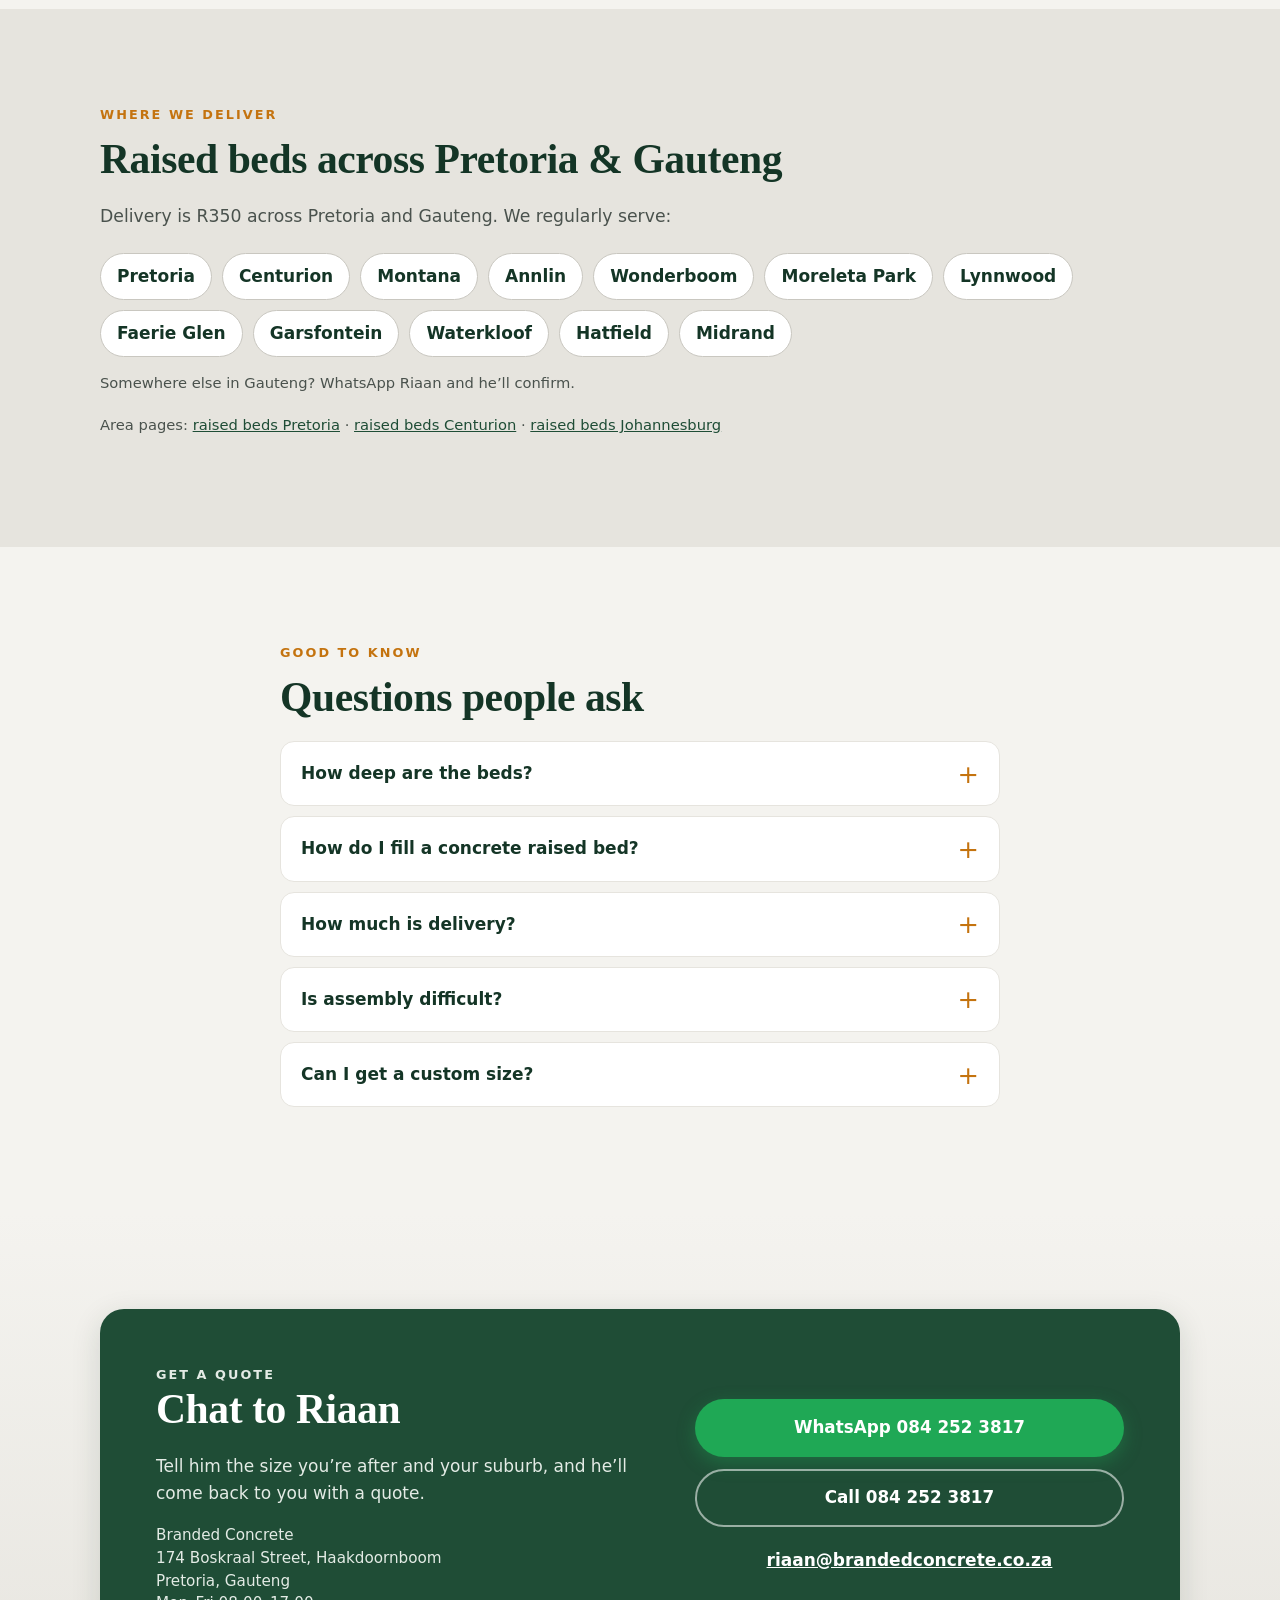
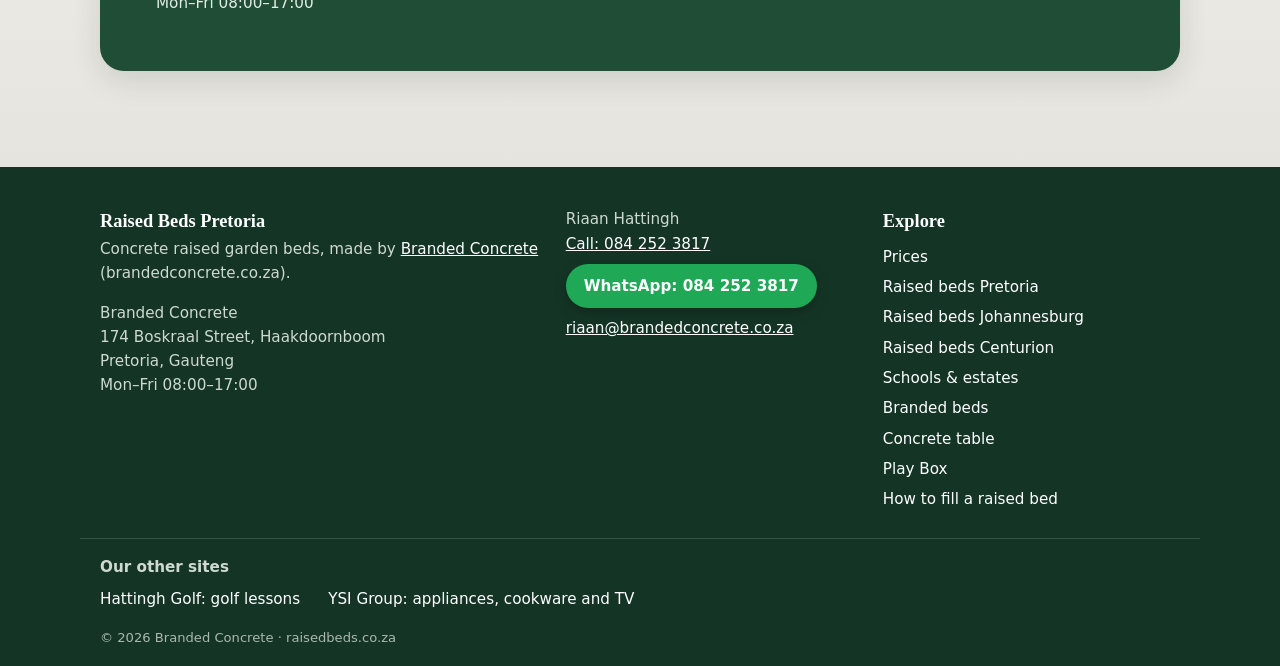
==== commit d6643811: "Feature family photos of the concrete beds in use on the home page." ====
--- a/index.html
+++ b/index.html
@@ -187,6 +187,17 @@
   </ul>
 </section>
 
+<section class="section tint family-feature" id="in-use" aria-labelledby="in-use-caption">
+  <div class="wrap family-feature-in">
+    <figure class="family-feature-photo">
+      <button type="button" class="g family-feature-g" data-full="img/family-filling-bed.webp">
+        <img src="img/family-filling-bed-sm.webp" srcset="img/family-filling-bed-sm.webp 640w, img/family-filling-bed.webp 900w" sizes="(min-width: 700px) 620px, 100vw" width="900" height="1600" alt="A boy and a girl filling a concrete raised bed with compost in a garden">
+      </button>
+      <figcaption id="in-use-caption">Our concrete raised beds in use — easy for the whole family.</figcaption>
+    </figure>
+  </div>
+</section>
+
 <section class="section" id="why">
   <div class="wrap split">
     <div class="split-text">
@@ -335,6 +346,11 @@
     <h2>Beds on site across Pretoria</h2>
     <p class="section-lead">Tap any photo to see it bigger.</p>
     <div class="gallery" id="galleryGrid">
+      <button type="button" class="g" data-full="img/girl-hands-in-soil.webp"><img src="img/girl-hands-in-soil-sm.webp" width="640" height="1138" loading="lazy" alt="A girl kneeling beside a concrete raised bed, with her hands in the soil"></button>
+      <button type="button" class="g" data-full="img/boy-smoothing-soil.webp"><img src="img/boy-smoothing-soil-sm.webp" width="640" height="1138" loading="lazy" alt="A boy kneeling beside a concrete raised bed, smoothing the soil with both hands"></button>
+      <button type="button" class="g" data-full="img/boy-filling-bed.webp"><img src="img/boy-filling-bed-sm.webp" width="640" height="1138" loading="lazy" alt="A boy kneeling at a concrete raised bed, smoothing compost into the bed"></button>
+      <button type="button" class="g" data-full="img/children-at-long-bed.webp"><img src="img/children-at-long-bed-sm.webp" width="640" height="1138" loading="lazy" alt="A girl and a boy filling a long concrete raised bed with compost"></button>
+      <button type="button" class="g g-wide" data-full="img/girl-beds-and-compost.webp"><img src="img/girl-beds-and-compost-sm.webp" width="640" height="360" loading="lazy" alt="A girl at a concrete raised bed, with two more beds behind and bags of compost in front"></button>
       <button type="button" class="g" data-full="img/fence-paving-beds-close.webp"><img src="img/fence-paving-beds-close-sm.webp" width="640" height="853" loading="lazy" alt="A row of concrete raised beds on brick paving beside a face-brick fence, with young trees in pots and wood chips in the foreground"></button>
       <button type="button" class="g" data-full="img/fence-paving-beds.webp"><img src="img/fence-paving-beds-sm.webp" width="640" height="853" loading="lazy" alt="Concrete raised beds lined along a face-brick fence on red brick paving, with young trees in pots"></button>
       <button type="button" class="g" data-full="img/long-bed-soil-sign-filters.webp"><img src="img/long-bed-soil-sign-filters-sm.webp" width="640" height="853" loading="lazy" alt="A long concrete raised bed filled with soil beside a wall, with a WWW.RAISEDBEDS.CO.ZA sign and blue water filters"></button>
--- a/styles.css
+++ b/styles.css
@@ -119,6 +119,17 @@
 .chips span{color:#4a524d;font-size:.95rem}
 .dark p{color:#e3ebe5}
 
+
+/* family feature under the hero */
+.section.family-feature{padding-top:48px;padding-bottom:48px}
+.family-feature-in{display:flex;flex-direction:column;align-items:center;text-align:center}
+.family-feature-photo{margin:0;max-width:560px;width:100%}
+.family-feature-photo .g{aspect-ratio:3/4;border-radius:var(--r);box-shadow:var(--shadow)}
+.family-feature-photo .g img{object-position:50% 42%}
+.family-feature-photo figcaption{font-family:var(--serif);font-size:clamp(1.15rem,3.2vw,1.5rem);color:var(--green-d);margin:16px 8px 0;line-height:1.35;font-weight:600}
+.g-wide{grid-column:span 2;aspect-ratio:16/10}
+.g-wide img{object-position:50% 55%}
+
 /* mid-page scenic band */
 .scenic-band{margin:0;padding:0;line-height:0;background:#1a1814}
 .scenic-band img{width:100%;height:auto;display:block}
@@ -222,6 +233,8 @@
   .contact-card{grid-template-columns:1.2fr 1fr;align-items:center;padding:56px}
   .foot{grid-template-columns:1.5fr 1fr 1fr}
   .fab{right:24px;bottom:24px}
+  .section.family-feature{padding-top:72px;padding-bottom:72px}
+  .family-feature-photo{max-width:620px}
 }
 @media (prefers-reduced-motion:reduce){*{animation:none!important;transition:none!important;scroll-behavior:auto!important}}
 
